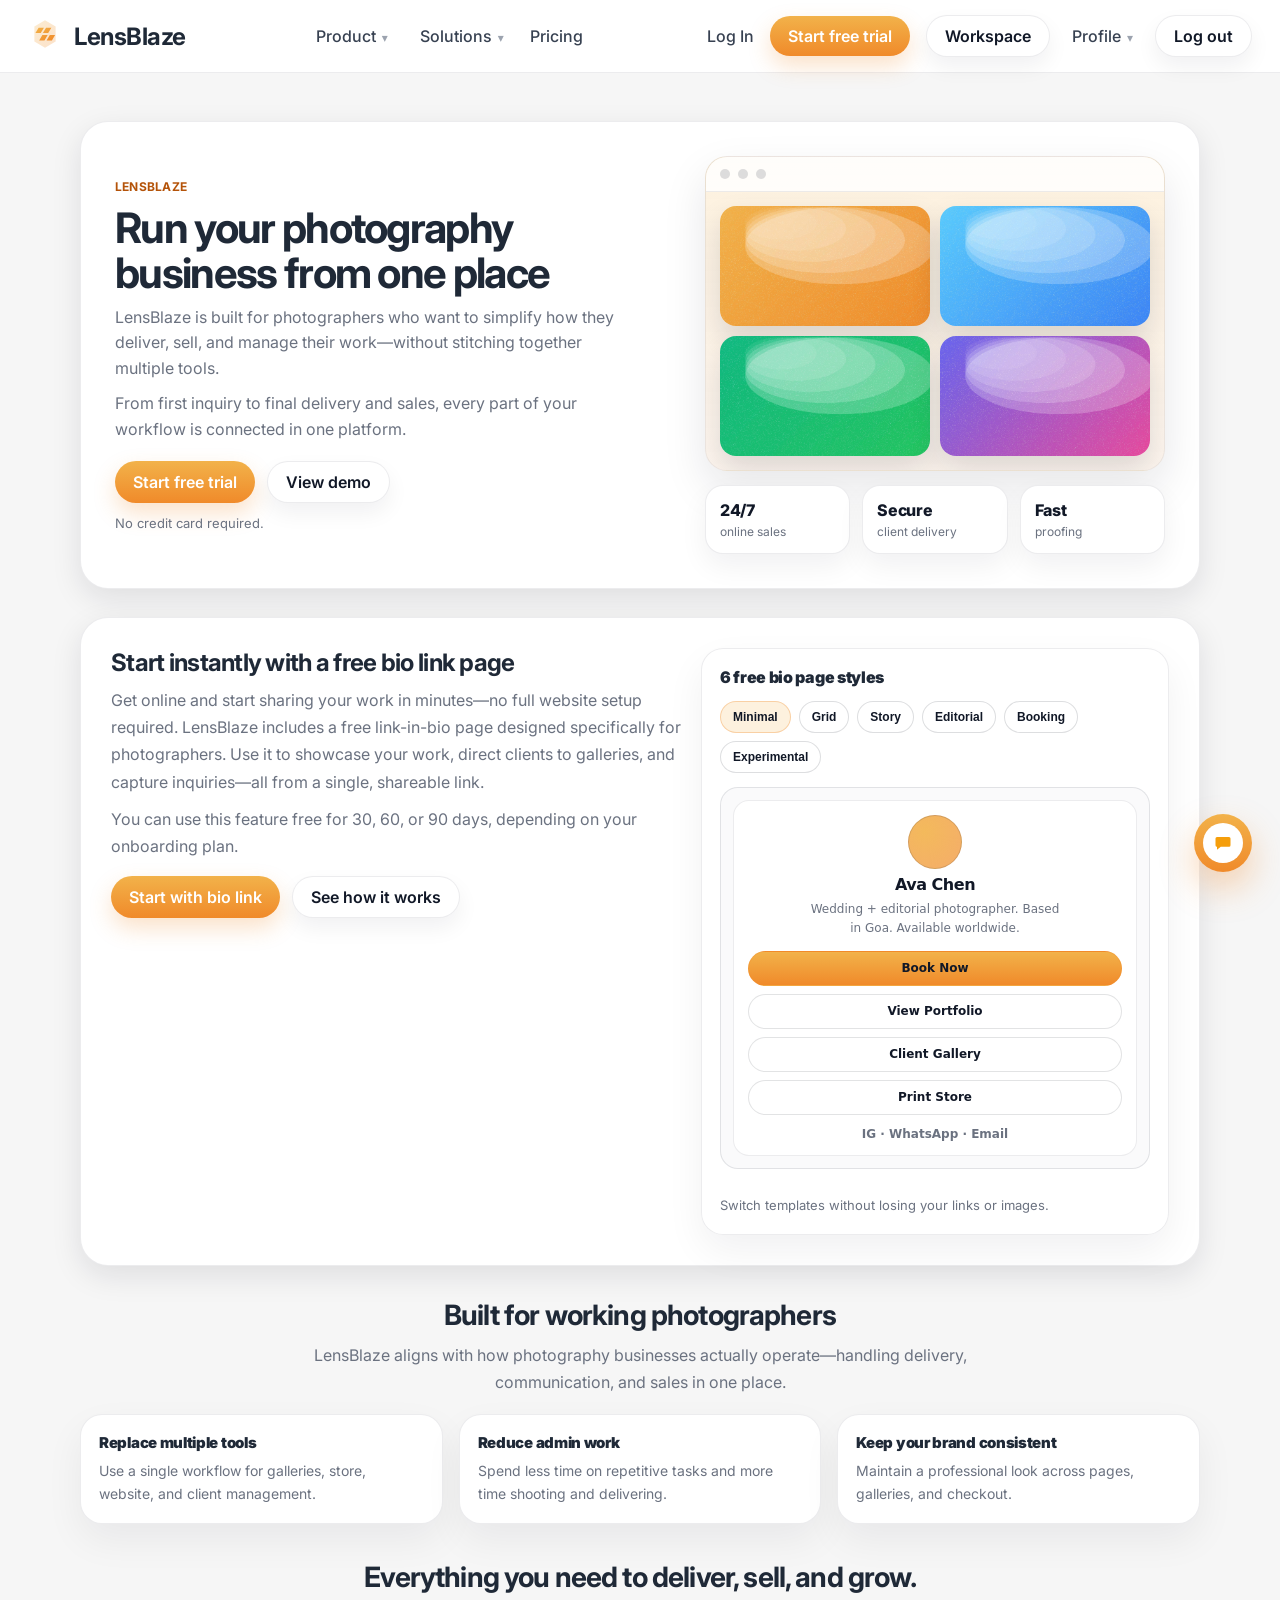
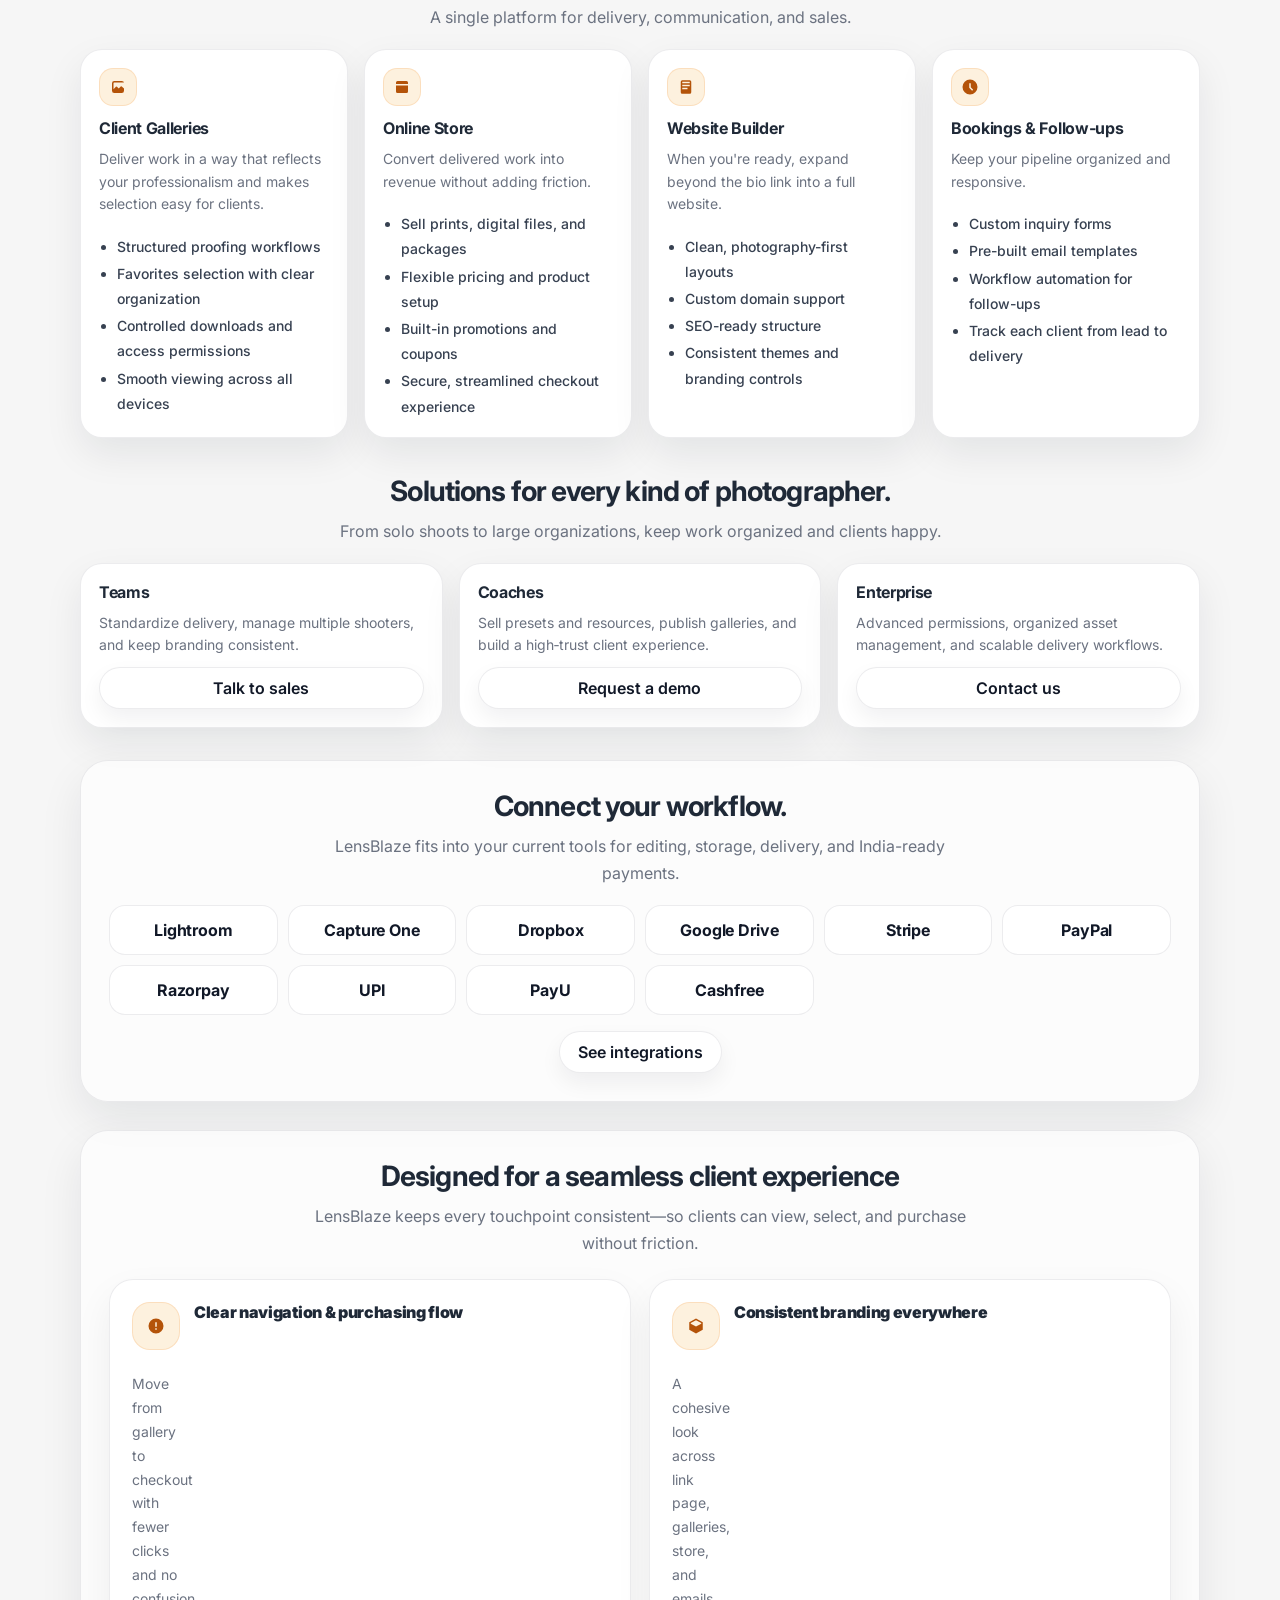
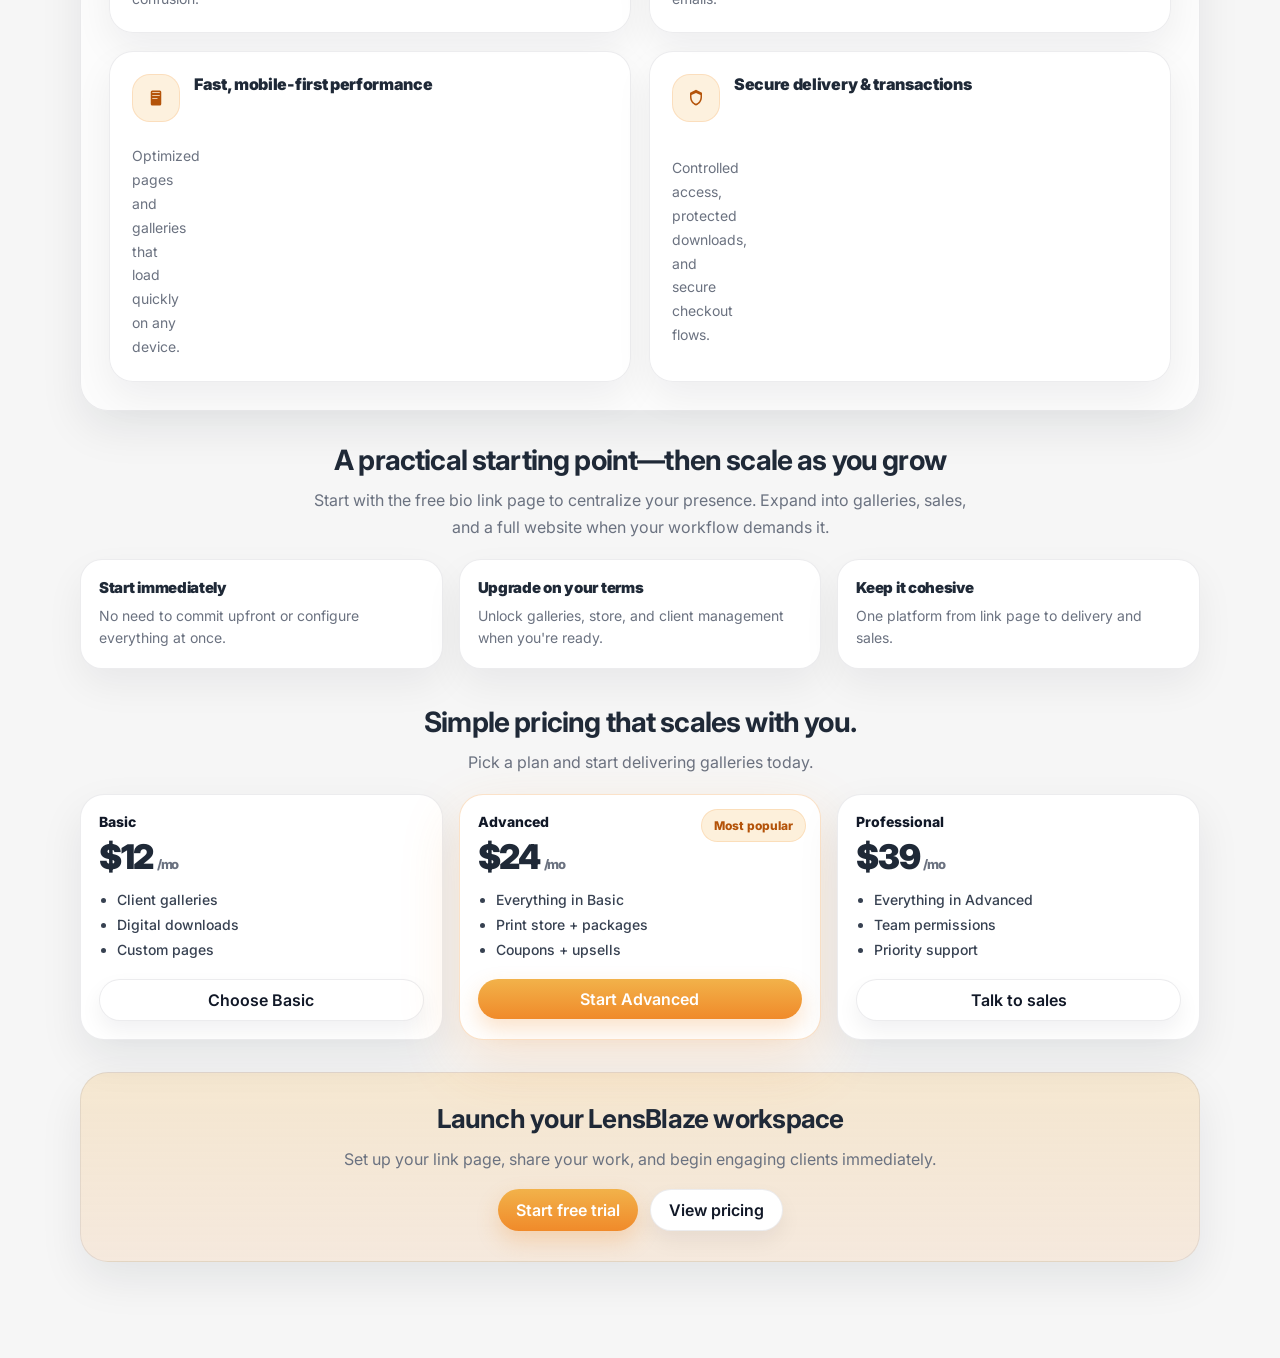
==== index.html @ 50eef27b "refactor(html): wrap link input fields with labels for accessibility Improve form accessibility by a" ====
<!doctype html>
<html lang="en">
  <head>
    <meta charset="utf-8" />
    <meta name="viewport" content="width=device-width, initial-scale=1" />
    <title>LensBlaze</title>
    <link rel="stylesheet" href="./styles.css?v=20260401-3" />
  </head>
  <body>
    <header class="topbar" role="banner">
      <div class="topbar__inner">
        <a class="brand" href="#top">
          <span class="brand__mark" aria-hidden="true">
            <svg viewBox="0 0 64 64" width="34" height="34">
              <defs>
                <linearGradient id="g" x1="0" x2="1" y1="0" y2="1">
                  <stop offset="0" stop-color="#f2b24a" />
                  <stop offset="1" stop-color="#f08a2a" />
                </linearGradient>
              </defs>
              <path
                fill="url(#g)"
                d="M32 6 52 18v28L32 58 12 46V18z"
                opacity="0.25"
              />
              <path
                fill="url(#g)"
                d="M20 20h10l-6 10h-10zm14 0h10l-6 10h-10zm-7 14h10l-6 10H21zm14 0h10l-6 10H35z"
              />
            </svg>
          </span>
          <span class="brand__name">LensBlaze</span>
        </a>

        <nav class="nav" aria-label="Primary">
          <div class="nav__item nav__dropdown">
            <button class="nav__trigger" type="button" aria-expanded="false">
              Product <span class="nav__chev" aria-hidden="true">▾</span>
            </button>
            <div class="nav__menu" role="menu" aria-label="Product">
              <a class="nav__link" href="#overview" role="menuitem">Overview</a>
              <a class="nav__link" href="#workspace" role="menuitem" data-auth-show="in">Workspace</a>
              <a class="nav__link" href="#bio" role="menuitem">Bio link page</a>
              <a class="nav__link" href="#features" role="menuitem">Features</a>
              <a class="nav__link" href="#integrations" role="menuitem">Integrations</a>
            </div>
          </div>

          <div class="nav__item nav__dropdown">
            <button class="nav__trigger" type="button" aria-expanded="false">
              Solutions <span class="nav__chev" aria-hidden="true">▾</span>
            </button>
            <div class="nav__menu" role="menu" aria-label="Solutions">
              <a class="nav__link" href="#solutions-teams" role="menuitem">Teams</a>
              <a class="nav__link" href="#solutions-coaches" role="menuitem">Coaches</a>
              <a class="nav__link" href="#solutions-enterprise" role="menuitem">Enterprise</a>
            </div>
          </div>

          <a class="nav__plain" href="#pricing">Pricing</a>
        </nav>

        <div class="topbar__actions">
          <a class="topbar__login" href="./login.html" data-auth-show="out">Log In</a>
          <a class="btn btn--primary" href="#signup" data-modal="signup" data-auth-show="out">Start free trial</a>
          <a class="btn btn--secondary" href="#workspace" data-auth-show="in">Workspace</a>
          <div class="nav__dropdown nav__dropdown--profile" data-auth-show="in">
            <button class="nav__trigger nav__trigger--profile" type="button" aria-expanded="false" id="nav-profile-trigger">
              <span class="nav__avatar" id="nav-avatar" aria-hidden="true"></span>
              <span class="nav__profile-label" id="nav-profile-label">Profile</span>
              <span class="nav__chev" aria-hidden="true">▾</span>
            </button>
            <div class="nav__menu nav__menu--right" role="menu" aria-label="Profile">
              <a class="nav__link" href="#workspace" role="menuitem" id="nav-profile-view">View profile</a>
              <button class="nav__link nav__link--btn" type="button" role="menuitem" id="nav-profile-settings">Settings</button>
              <button class="nav__link nav__link--btn" type="button" role="menuitem" id="nav-profile-logout">Log out</button>
            </div>
          </div>
          <button class="btn btn--secondary" type="button" id="btn-logout" data-auth-show="in" hidden>Log out</button>
        </div>
      </div>
    </header>

    <main id="top" class="page" role="main">
      <section class="content">
        <section id="overview" class="hero anchor" aria-label="LensBlaze overview">
          <div class="hero__inner">
            <div class="hero__copy">
              <div class="hero__eyebrow">LensBlaze</div>
              <h1 class="hero__title">Run your photography business from one place</h1>
              <p class="hero__lead">
                LensBlaze is built for photographers who want to simplify how they deliver, sell, and manage their
                work—without stitching together multiple tools.
              </p>
              <p class="hero__lead hero__lead--secondary">
                From first inquiry to final delivery and sales, every part of your workflow is connected in one platform.
              </p>
              <div class="hero__actions">
                <a class="btn btn--primary" href="#signup" data-modal="signup">Start free trial</a>
                <a class="btn btn--secondary" href="#demo" data-modal="demo">View demo</a>
              </div>
              <div class="hero__fineprint">No credit card required.</div>
            </div>

            <div class="hero__visual" aria-hidden="true">
              <div class="hero__mock">
                <div class="hero__mock-top">
                  <div class="hero__dot"></div>
                  <div class="hero__dot"></div>
                  <div class="hero__dot"></div>
                </div>
                <div class="hero__mock-body">
                  <div class="hero__thumb hero__thumb--one"></div>
                  <div class="hero__thumb hero__thumb--two"></div>
                  <div class="hero__thumb hero__thumb--three"></div>
                  <div class="hero__thumb hero__thumb--four"></div>
                </div>
              </div>
              <div class="hero__stats">
                <div class="stat">
                  <div class="stat__value">24/7</div>
                  <div class="stat__label">online sales</div>
                </div>
                <div class="stat">
                  <div class="stat__value">Secure</div>
                  <div class="stat__label">client delivery</div>
                </div>
                <div class="stat">
                  <div class="stat__value">Fast</div>
                  <div class="stat__label">proofing</div>
                </div>
              </div>
            </div>
          </div>
        </section>

        <section id="workspace" class="workspace anchor" aria-label="Workspace" hidden data-auth-show="in">
          <header class="workspace__head">
            <div class="workspace__head-copy">
              <h2 class="workspace__title">Your LensBlaze workspace</h2>
              <p class="workspace__subtitle">Customize your bio page, keep branding consistent, and control client flow.</p>
            </div>
            <div class="workspace__head-actions">
              <a class="btn btn--secondary" href="#" id="workspace-view-public" target="_blank" rel="noopener">View public profile</a>
              <button class="btn btn--primary" type="button" id="workspace-publish">Publish changes</button>
            </div>
          </header>

          <div class="workspace__layout">
            <aside class="workspace__nav" aria-label="Workspace navigation">
              <button class="ws-nav__item is-active" type="button" data-ws-panel="profile">Profile</button>
              <button class="ws-nav__item" type="button" data-ws-panel="account">Account</button>
              <button class="ws-nav__item" type="button" data-ws-panel="branding">Branding</button>
              <button class="ws-nav__item" type="button" data-ws-panel="bio">Bio page</button>
              <button class="ws-nav__item" type="button" data-ws-panel="links">Links</button>
              <button class="ws-nav__item" type="button" data-ws-panel="galleries">Galleries</button>
              <button class="ws-nav__item" type="button" data-ws-panel="store">Store</button>
              <button class="ws-nav__item" type="button" data-ws-panel="bookings">Bookings</button>
              <button class="ws-nav__item" type="button" data-ws-panel="notifications">Notifications</button>
              <button class="ws-nav__item" type="button" data-ws-panel="security">Security</button>
              <button class="ws-nav__item" type="button" data-ws-panel="billing">Billing</button>
              <button class="ws-nav__item" type="button" data-ws-panel="integrations">Integrations</button>
              <button class="ws-nav__item" type="button" data-ws-panel="data">Data</button>
            </aside>

            <div class="workspace__main">
              <section class="ws-panel is-active" data-ws-panel="profile" aria-label="Profile overview">
                <div class="ws-panel__title">Profile Overview</div>
                <div class="ws-grid">
                  <label class="ws-field">
                    <div class="ws-field__label">Full name / Studio name</div>
                    <input class="ws-field__input" type="text" id="ws-name" placeholder="e.g., Ava Chen Studio" />
                  </label>
                  <label class="ws-field">
                    <div class="ws-field__label">Username / handle</div>
                    <input class="ws-field__input" type="text" id="ws-handle" placeholder="e.g., avachen" />
                    <div class="ws-field__hint">Used for your bio link URL.</div>
                  </label>
                  <label class="ws-field ws-field--full">
                    <div class="ws-field__label">Short bio / tagline</div>
                    <textarea class="ws-field__input ws-field__textarea" id="ws-bio" rows="3" placeholder="What do you shoot?"></textarea>
                  </label>
                  <label class="ws-field">
                    <div class="ws-field__label">Location (optional)</div>
                    <input class="ws-field__input" type="text" id="ws-location" placeholder="e.g., Goa, India" />
                  </label>
                  <label class="ws-field">
                    <div class="ws-field__label">Website / domain (optional)</div>
                    <input class="ws-field__input" type="url" id="ws-website" placeholder="https://yourstudio.com" />
                  </label>
                </div>
              </section>

              <section class="ws-panel" data-ws-panel="account" aria-label="Account information">
                <div class="ws-panel__title">Account Information</div>
                <div class="ws-grid">
                  <label class="ws-field">
                    <div class="ws-field__label">Email</div>
                    <input class="ws-field__input" type="email" id="ws-email" placeholder="you@example.com" />
                    <div class="ws-field__hint">Changing email should require verification (handled server-side).</div>
                  </label>
                  <label class="ws-field">
                    <div class="ws-field__label">Phone (optional)</div>
                    <input class="ws-field__input" type="tel" id="ws-phone" placeholder="+91..." />
                  </label>
                  <label class="ws-field">
                    <div class="ws-field__label">Account type</div>
                    <input class="ws-field__input" type="text" id="ws-plan" value="Trial" disabled />
                    <div class="ws-field__hint">Read-only in UI. Controlled by your billing system.</div>
                  </label>
                  <label class="ws-field">
                    <div class="ws-field__label">Plan validity</div>
                    <input class="ws-field__input" type="text" id="ws-validity" value="30 days" disabled />
                  </label>
                </div>
              </section>

              <section class="ws-panel" data-ws-panel="branding" aria-label="Branding and identity">
                <div class="ws-panel__title">Branding & Identity</div>
                <div class="ws-grid">
                  <label class="ws-field ws-field--full">
                    <div class="ws-field__label">Logo upload</div>
                    <input class="ws-field__input" type="file" id="ws-logo" accept="image/*" />
                    <div class="ws-field__hint">Used on bio page, galleries, and email headers.</div>
                  </label>
                  <label class="ws-field">
                    <div class="ws-field__label">Primary color</div>
                    <input class="ws-field__input ws-field__color" type="color" id="ws-color-primary" value="#f08a2a" />
                  </label>
                  <label class="ws-field">
                    <div class="ws-field__label">Background</div>
                    <input class="ws-field__input ws-field__color" type="color" id="ws-color-bg" value="#ffffff" />
                  </label>
                  <label class="ws-field">
                    <div class="ws-field__label">Text</div>
                    <input class="ws-field__input ws-field__color" type="color" id="ws-color-text" value="#111827" />
                  </label>
                  <label class="ws-field">
                    <div class="ws-field__label">Dark mode</div>
                    <button class="ws-toggle" type="button" id="ws-dark-toggle" aria-pressed="false">Off</button>
                  </label>
                </div>
              </section>

              <section class="ws-panel" data-ws-panel="bio" aria-label="Bio link page settings">
                <div class="ws-panel__title">Bio Link Page</div>
                <div class="ws-grid">
                  <label class="ws-field ws-field--full">
                    <div class="ws-field__label">Template style</div>
                    <div class="ws-choice">
                      <button class="ws-pill is-active" type="button" data-ws-template="minimal">Minimal</button>
                      <button class="ws-pill" type="button" data-ws-template="grid">Grid</button>
                      <button class="ws-pill" type="button" data-ws-template="feed">Story</button>
                      <button class="ws-pill" type="button" data-ws-template="editorial">Editorial</button>
                      <button class="ws-pill" type="button" data-ws-template="booking">Booking</button>
                      <button class="ws-pill" type="button" data-ws-template="experimental">Experimental</button>
                    </div>
                  </label>
                  <label class="ws-field">
                    <div class="ws-field__label">Button style</div>
                    <select class="ws-field__input" id="ws-button-style">
                      <option value="filled">Filled</option>
                      <option value="outline">Outline</option>
                      <option value="ghost">Ghost</option>
                    </select>
                  </label>
                  <label class="ws-field">
                    <div class="ws-field__label">Button radius</div>
                    <input class="ws-field__input" id="ws-radius" type="range" min="8" max="999" value="999" />
                  </label>
                  <label class="ws-field">
                    <div class="ws-field__label">Spacing</div>
                    <select class="ws-field__input" id="ws-spacing">
                      <option value="compact">Compact</option>
                      <option value="comfortable" selected>Comfortable</option>
                      <option value="spacious">Spacious</option>
                    </select>
                  </label>
                </div>
              </section>

              <section class="ws-panel" data-ws-panel="links" aria-label="Link manager">
                <div class="ws-panel__title">Links</div>
                <div class="ws-grid">
                  <div class="ws-field ws-field--full">
                    <div class="ws-field__label">Your links</div>
                    <div class="ws-links" id="ws-links"></div>
                    <div class="ws-field__hint">Drag to reorder. Click a link to edit.</div>
                  </div>
                  <div class="ws-field ws-field--full">
                    <div class="ws-field__label">Add a link</div>
                    <div class="ws-add">
                      <label class="ws-field">
                        <div class="ws-field__label">Title</div>
                        <input class="ws-field__input" id="ws-link-title" type="text" placeholder="Book now" />
                      </label>
                      <label class="ws-field">
                        <div class="ws-field__label">URL</div>
                        <input class="ws-field__input" id="ws-link-url" type="url" placeholder="https://..." />
                      </label>
                      <button class="btn btn--primary" type="button" id="ws-link-add">Add</button>
                    </div>
                  </div>
                </div>
              </section>

              <section class="ws-panel" data-ws-panel="galleries" aria-label="Portfolio and galleries">
                <div class="ws-panel__title">Portfolio & Galleries</div>
                <div class="ws-empty">Coming next: gallery uploads, visibility controls, and client proofing workflows.</div>
              </section>

              <section class="ws-panel" data-ws-panel="store" aria-label="Store and pricing">
                <div class="ws-panel__title">Store & Pricing</div>
                <div class="ws-empty">Coming next: prints, digital downloads, packages, coupons, and secure checkout.</div>
              </section>

              <section class="ws-panel" data-ws-panel="bookings" aria-label="Bookings and leads">
                <div class="ws-panel__title">Bookings & Leads</div>
                <div class="ws-empty">Coming next: inquiry forms, lead pipeline (new/contacted/booked/completed), and email templates.</div>
              </section>

              <section class="ws-panel" data-ws-panel="notifications" aria-label="Notifications and email settings">
                <div class="ws-panel__title">Notifications & Email</div>
                <div class="ws-empty">Coming next: toggles for inquiry alerts, gallery views, purchases, and system notifications.</div>
              </section>

              <section class="ws-panel" data-ws-panel="security" aria-label="Security settings">
                <div class="ws-panel__title">Security</div>
                <div class="ws-grid">
                  <button class="btn btn--secondary" type="button" id="ws-logout-all">Log out everywhere</button>
                </div>
              </section>

              <section class="ws-panel" data-ws-panel="billing" aria-label="Subscription and billing">
                <div class="ws-panel__title">Subscription & Billing</div>
                <div class="ws-empty">Coming next: upgrade/downgrade, trial status, invoices, and billing history.</div>
              </section>

              <section class="ws-panel" data-ws-panel="integrations" aria-label="Integrations">
                <div class="ws-panel__title">Integrations</div>
                <div class="ws-empty">Coming next: payment gateways, email provider, analytics, and domain connection.</div>
              </section>

              <section class="ws-panel" data-ws-panel="data" aria-label="Data and account controls">
                <div class="ws-panel__title">Data & Account Controls</div>
                <div class="ws-empty">Coming next: export data, backups, and account deletion workflows.</div>
              </section>
            </div>

            <aside class="workspace__preview" aria-label="Bio page live preview">
              <div class="ws-preview__head">
                <div class="ws-preview__title">Live preview</div>
                <div class="ws-preview__url" id="ws-preview-url"></div>
              </div>
              <div class="template-preview template-preview--live" id="ws-preview" data-template="minimal">
                <div class="tp" aria-label="Bio template preview">
                  <div class="tp__profile">
                    <div class="tp__avatar" aria-hidden="true" id="ws-preview-avatar"></div>
                    <div class="tp__name" id="ws-preview-name">Your Name</div>
                    <div class="tp__bio" id="ws-preview-bio">Your bio will show here.</div>
                  </div>

                  <div class="tp__module tp__module--links">
                    <div class="tp__links" aria-label="Primary links" id="ws-preview-links"></div>
                  </div>

                  <div class="tp__module tp__module--grid" aria-label="Grid preview">
                    <div class="tp__grid" aria-hidden="true">
                      <div class="tp__tile"></div>
                      <div class="tp__tile"></div>
                      <div class="tp__tile"></div>
                      <div class="tp__tile"></div>
                      <div class="tp__tile"></div>
                      <div class="tp__tile"></div>
                      <div class="tp__tile"></div>
                      <div class="tp__tile"></div>
                    </div>
                  </div>

                  <div class="tp__module tp__module--feed" aria-label="Feed preview">
                    <div class="tp__feed">
                      <div class="tp__card">
                        <div class="tp__card-media" aria-hidden="true"></div>
                        <div class="tp__card-body">
                          <div class="tp__caption">Post preview — tell a story with image + caption.</div>
                          <a class="tp__link" href="#">View post</a>
                        </div>
                      </div>
                    </div>
                  </div>

                  <div class="tp__module tp__module--editorial" aria-label="Editorial preview">
                    <div class="tp__editorial">
                      <div class="tp__hero" aria-hidden="true"></div>
                      <div class="tp__sections" aria-label="Sections">
                        <div class="tp__section"><span>Portfolio</span><span aria-hidden="true">→</span></div>
                        <div class="tp__section"><span>Services</span><span aria-hidden="true">→</span></div>
                        <div class="tp__section"><span>About</span><span aria-hidden="true">→</span></div>
                        <div class="tp__section"><span>Contact</span><span aria-hidden="true">→</span></div>
                      </div>
                    </div>
                  </div>

                  <div class="tp__module tp__module--booking" aria-label="Booking preview">
                    <div class="tp__booking">
                      <div class="tp__trust" aria-label="Trust elements">
                        <div class="tp__badge">★★★★★ Reviews</div>
                        <div class="tp__badge">Fast delivery</div>
                        <div class="tp__badge">Secure checkout</div>
                      </div>
                      <div class="tp__sticky">
                        <div class="tp__links" aria-label="Booking CTAs">
                          <a class="tp__link tp__link--primary" href="#">Book Now</a>
                          <a class="tp__link" href="#">View Packages</a>
                        </div>
                      </div>
                    </div>
                  </div>

                  <div class="tp__social" aria-label="Social links">IG · WhatsApp · Email</div>
                </div>
              </div>
            </aside>
          </div>
        </section>

        <section id="bio" class="bio anchor" aria-label="Bio link page">
          <div class="bio__grid">
            <div class="bio__copy">
              <h2 class="bio__title">Start instantly with a free bio link page</h2>
              <p class="bio__text">
                Get online and start sharing your work in minutes—no full website setup required. LensBlaze includes a
                free link-in-bio page designed specifically for photographers. Use it to showcase your work, direct
                clients to galleries, and capture inquiries—all from a single, shareable link.
              </p>
              <p class="bio__text">
                You can use this feature free for 30, 60, or 90 days, depending on your onboarding plan.
              </p>
              <div class="bio__actions">
                <a class="btn btn--primary" href="#signup" data-modal="signup" data-plan="Basic">Start with bio link</a>
                <a class="btn btn--secondary" href="#demo" data-modal="demo">See how it works</a>
              </div>
            </div>

            <div class="bio__card bio__card--templates">
              <div class="bio__card-title bio__card-title--flush">6 free bio page styles</div>
              <div class="template-tabs" role="tablist" aria-label="Bio templates">
                <button class="template-tab is-active" type="button" data-template-tab="minimal">Minimal</button>
                <button class="template-tab" type="button" data-template-tab="grid">Grid</button>
                <button class="template-tab" type="button" data-template-tab="feed">Story</button>
                <button class="template-tab" type="button" data-template-tab="editorial">Editorial</button>
                <button class="template-tab" type="button" data-template-tab="booking">Booking</button>
                <button class="template-tab" type="button" data-template-tab="experimental">Experimental</button>
              </div>

              <div class="template-preview" data-template="minimal">
                <div class="tp" aria-label="Bio template preview">
                  <div class="tp__profile">
                    <div class="tp__avatar" aria-hidden="true"></div>
                    <div class="tp__name">Ava Chen</div>
                    <div class="tp__bio">Wedding + editorial photographer. Based in Goa. Available worldwide.</div>
                  </div>

                  <div class="tp__module tp__module--links">
                    <div class="tp__links" aria-label="Primary links">
                      <a class="tp__link tp__link--primary" href="#">Book Now</a>
                      <a class="tp__link" href="#">View Portfolio</a>
                      <a class="tp__link" href="#">Client Gallery</a>
                      <a class="tp__link" href="#">Print Store</a>
                    </div>
                  </div>

                  <div class="tp__module tp__module--grid" aria-label="Grid preview">
                    <div class="tp__grid" aria-hidden="true">
                      <div class="tp__tile"></div>
                      <div class="tp__tile"></div>
                      <div class="tp__tile"></div>
                      <div class="tp__tile"></div>
                      <div class="tp__tile"></div>
                      <div class="tp__tile"></div>
                      <div class="tp__tile"></div>
                      <div class="tp__tile"></div>
                    </div>
                  </div>

                  <div class="tp__module tp__module--feed" aria-label="Feed preview">
                    <div class="tp__feed">
                      <div class="tp__card">
                        <div class="tp__card-media" aria-hidden="true"></div>
                        <div class="tp__card-body">
                          <div class="tp__caption">New: monsoon portraits in Old Goa. Limited slots this month.</div>
                          <a class="tp__link" href="#">See the set</a>
                        </div>
                      </div>
                      <div class="tp__card">
                        <div class="tp__card-media" aria-hidden="true"></div>
                        <div class="tp__card-body">
                          <div class="tp__caption">Behind the scenes from a coastal wedding—favorites + highlights.</div>
                          <a class="tp__link" href="#">View highlights</a>
                        </div>
                      </div>
                    </div>
                  </div>

                  <div class="tp__module tp__module--editorial" aria-label="Editorial preview">
                    <div class="tp__editorial">
                      <div class="tp__hero" aria-hidden="true"></div>
                      <div class="tp__sections" aria-label="Sections">
                        <div class="tp__section"><span>Portfolio</span><span aria-hidden="true">→</span></div>
                        <div class="tp__section"><span>Services</span><span aria-hidden="true">→</span></div>
                        <div class="tp__section"><span>About</span><span aria-hidden="true">→</span></div>
                        <div class="tp__section"><span>Contact</span><span aria-hidden="true">→</span></div>
                      </div>
                    </div>
                  </div>

                  <div class="tp__module tp__module--booking" aria-label="Booking preview">
                    <div class="tp__booking">
                      <div class="tp__trust" aria-label="Trust elements">
                        <div class="tp__badge">★★★★★ 120+ reviews</div>
                        <div class="tp__badge">48hr delivery</div>
                        <div class="tp__badge">Secure checkout</div>
                      </div>
                      <div class="tp__sticky">
                        <div class="tp__links" aria-label="Booking CTAs">
                          <a class="tp__link tp__link--primary" href="#">Book Now</a>
                          <a class="tp__link" href="#">View Packages</a>
                        </div>
                      </div>
                    </div>
                  </div>

                  <div class="tp__social" aria-label="Social links">IG · WhatsApp · Email</div>
                </div>
              </div>

              <div class="bio__note">Switch templates without losing your links or images.</div>
            </div>
          </div>
        </section>

        <section class="section anchor" aria-label="Built for working photographers">
          <header class="section__header">
            <h2 class="section__title">Built for working photographers</h2>
            <p class="section__subtitle">
              LensBlaze aligns with how photography businesses actually operate—handling delivery, communication, and sales
              in one place.
            </p>
          </header>
          <div class="value-grid">
            <div class="value">
              <div class="value__title">Replace multiple tools</div>
              <div class="value__text">Use a single workflow for galleries, store, website, and client management.</div>
            </div>
            <div class="value">
              <div class="value__title">Reduce admin work</div>
              <div class="value__text">Spend less time on repetitive tasks and more time shooting and delivering.</div>
            </div>
            <div class="value">
              <div class="value__title">Keep your brand consistent</div>
              <div class="value__text">Maintain a professional look across pages, galleries, and checkout.</div>
            </div>
          </div>
        </section>

        <section id="features" class="section anchor" aria-label="Capabilities">
          <header class="section__header">
            <h2 class="section__title">Everything you need to deliver, sell, and grow.</h2>
            <p class="section__subtitle">A single platform for delivery, communication, and sales.</p>
          </header>

          <div class="feature-grid">
            <article class="feature">
              <div class="feature__icon" aria-hidden="true">
                <svg viewBox="0 0 24 24" width="18" height="18">
                  <path
                    fill="currentColor"
                    d="M4 7a3 3 0 0 1 3-3h10a3 3 0 0 1 3 3v10a3 3 0 0 1-3 3H7a3 3 0 0 1-3-3V7zm3-1a1 1 0 0 0-1 1v8l3.2-3.2a1 1 0 0 1 1.4 0L13 14l2.6-2.6a1 1 0 0 1 1.4 0L20 14V7a1 1 0 0 0-1-1H7z"
                  />
                </svg>
              </div>
              <h3 class="feature__title">Client Galleries</h3>
              <p class="feature__text">
                Deliver work in a way that reflects your professionalism and makes selection easy for clients.
              </p>
              <ul class="bullets bullets--compact">
                <li>Structured proofing workflows</li>
                <li>Favorites selection with clear organization</li>
                <li>Controlled downloads and access permissions</li>
                <li>Smooth viewing across all devices</li>
              </ul>
            </article>

            <article class="feature">
              <div class="feature__icon" aria-hidden="true">
                <svg viewBox="0 0 24 24" width="18" height="18">
                  <path
                    fill="currentColor"
                    d="M4 6a2 2 0 0 1 2-2h12a2 2 0 0 1 2 2v2H4V6zm0 4h16v8a2 2 0 0 1-2 2H6a2 2 0 0 1-2-2v-8zm4 3h5v2H8v-2z"
                  />
                </svg>
              </div>
              <h3 class="feature__title">Online Store</h3>
              <p class="feature__text">Convert delivered work into revenue without adding friction.</p>
              <ul class="bullets bullets--compact">
                <li>Sell prints, digital files, and packages</li>
                <li>Flexible pricing and product setup</li>
                <li>Built-in promotions and coupons</li>
                <li>Secure, streamlined checkout experience</li>
              </ul>
            </article>

            <article class="feature">
              <div class="feature__icon" aria-hidden="true">
                <svg viewBox="0 0 24 24" width="18" height="18">
                  <path
                    fill="currentColor"
                    d="M7 3h10a2 2 0 0 1 2 2v14a2 2 0 0 1-2 2H7a2 2 0 0 1-2-2V5a2 2 0 0 1 2-2zm0 4h10V5H7v2zm0 4h10V9H7v2zm0 4h7v-2H7v2z"
                  />
                </svg>
              </div>
              <h3 class="feature__title">Website Builder</h3>
              <p class="feature__text">When you're ready, expand beyond the bio link into a full website.</p>
              <ul class="bullets bullets--compact">
                <li>Clean, photography-first layouts</li>
                <li>Custom domain support</li>
                <li>SEO-ready structure</li>
                <li>Consistent themes and branding controls</li>
              </ul>
            </article>

            <article class="feature">
              <div class="feature__icon" aria-hidden="true">
                <svg viewBox="0 0 24 24" width="18" height="18">
                  <path
                    fill="currentColor"
                    d="M12 2a10 10 0 1 0 10 10A10 10 0 0 0 12 2zm1 5v5.4l3.2 3.2-1.4 1.4L11 13V7z"
                  />
                </svg>
              </div>
              <h3 class="feature__title">Bookings & Follow‑ups</h3>
              <p class="feature__text">Keep your pipeline organized and responsive.</p>
              <ul class="bullets bullets--compact">
                <li>Custom inquiry forms</li>
                <li>Pre-built email templates</li>
                <li>Workflow automation for follow-ups</li>
                <li>Track each client from lead to delivery</li>
              </ul>
            </article>
          </div>
        </section>

        <section class="section anchor" aria-label="Solutions">
          <header class="section__header">
            <h2 class="section__title">Solutions for every kind of photographer.</h2>
            <p class="section__subtitle">From solo shoots to large organizations, keep work organized and clients happy.</p>
          </header>

          <div class="solution-grid">
            <article id="solutions-teams" class="solution anchor">
              <h3 class="solution__title">Teams</h3>
              <p class="solution__text">Standardize delivery, manage multiple shooters, and keep branding consistent.</p>
              <a class="btn btn--secondary" href="#contact" data-modal="contact">Talk to sales</a>
            </article>
            <article id="solutions-coaches" class="solution anchor">
              <h3 class="solution__title">Coaches</h3>
              <p class="solution__text">Sell presets and resources, publish galleries, and build a high‑trust client experience.</p>
              <a class="btn btn--secondary" href="#demo" data-modal="demo">Request a demo</a>
            </article>
            <article id="solutions-enterprise" class="solution anchor">
              <h3 class="solution__title">Enterprise</h3>
              <p class="solution__text">Advanced permissions, organized asset management, and scalable delivery workflows.</p>
              <a class="btn btn--secondary" href="#contact" data-modal="contact">Contact us</a>
            </article>
          </div>
        </section>

        <section id="integrations" class="section section--contrast anchor" aria-label="Integrations">
          <header class="section__header">
            <h2 class="section__title">Connect your workflow.</h2>
            <p class="section__subtitle">
              LensBlaze fits into your current tools for editing, storage, delivery, and India-ready payments.
            </p>
          </header>

          <div class="integration-grid">
            <div class="integration">Lightroom</div>
            <div class="integration">Capture One</div>
            <div class="integration">Dropbox</div>
            <div class="integration">Google Drive</div>
            <div class="integration">Stripe</div>
            <div class="integration">PayPal</div>
            <div class="integration">Razorpay</div>
            <div class="integration">UPI</div>
            <div class="integration">PayU</div>
            <div class="integration">Cashfree</div>
          </div>
          <div class="integration-cta">
            <a class="btn btn--secondary" href="#integrations" data-modal="integrations" data-auth-required="true"
              >See integrations</a
            >
          </div>
        </section>

        <section class="section section--contrast section--experience anchor" aria-label="Client experience">
          <header class="section__header">
            <h2 class="section__title">Designed for a seamless client experience</h2>
            <p class="section__subtitle">
              LensBlaze keeps every touchpoint consistent—so clients can view, select, and purchase without friction.
            </p>
          </header>

          <div class="experience-grid" aria-label="Experience highlights">
            <div class="experience">
              <div class="experience__icon" aria-hidden="true">
                <svg viewBox="0 0 24 24" width="18" height="18">
                  <path fill="currentColor" d="M12 2a10 10 0 1 0 10 10A10 10 0 0 0 12 2zm1 5v6h-2V7h2zm0 8v2h-2v-2h2z" />
                </svg>
              </div>
              <div class="experience__title">Clear navigation & purchasing flow</div>
              <div class="experience__text">Move from gallery to checkout with fewer clicks and no confusion.</div>
            </div>
            <div class="experience">
              <div class="experience__icon" aria-hidden="true">
                <svg viewBox="0 0 24 24" width="18" height="18">
                  <path
                    fill="currentColor"
                    d="M12 2 3 7v10l9 5 9-5V7l-9-5zm0 2.3L19 8v.9l-7 3.9-7-3.9V8l7-3.7z"
                  />
                </svg>
              </div>
              <div class="experience__title">Consistent branding everywhere</div>
              <div class="experience__text">A cohesive look across link page, galleries, store, and emails.</div>
            </div>
            <div class="experience">
              <div class="experience__icon" aria-hidden="true">
                <svg viewBox="0 0 24 24" width="18" height="18">
                  <path fill="currentColor" d="M7 2h10a2 2 0 0 1 2 2v16a2 2 0 0 1-2 2H7a2 2 0 0 1-2-2V4a2 2 0 0 1 2-2zm0 3h10V4H7v1zm0 4h10V8H7v1zm0 4h7v-1H7v1z" />
                </svg>
              </div>
              <div class="experience__title">Fast, mobile-first performance</div>
              <div class="experience__text">Optimized pages and galleries that load quickly on any device.</div>
            </div>
            <div class="experience">
              <div class="experience__icon" aria-hidden="true">
                <svg viewBox="0 0 24 24" width="18" height="18">
                  <path
                    fill="currentColor"
                    d="M12 1 20 5v6c0 5-3.4 9.4-8 11-4.6-1.6-8-6-8-11V5l8-4zm0 4.3L6 8v3c0 3.8 2.3 7.1 6 8.8 3.7-1.7 6-5 6-8.8V8l-6-2.7z"
                  />
                </svg>
              </div>
              <div class="experience__title">Secure delivery & transactions</div>
              <div class="experience__text">Controlled access, protected downloads, and secure checkout flows.</div>
            </div>
          </div>
        </section>

        <section class="section anchor" aria-label="Scale as you grow">
          <header class="section__header">
            <h2 class="section__title">A practical starting point—then scale as you grow</h2>
            <p class="section__subtitle">
              Start with the free bio link page to centralize your presence. Expand into galleries, sales, and a full
              website when your workflow demands it.
            </p>
          </header>
          <div class="value-grid">
            <div class="value">
              <div class="value__title">Start immediately</div>
              <div class="value__text">No need to commit upfront or configure everything at once.</div>
            </div>
            <div class="value">
              <div class="value__title">Upgrade on your terms</div>
              <div class="value__text">Unlock galleries, store, and client management when you're ready.</div>
            </div>
            <div class="value">
              <div class="value__title">Keep it cohesive</div>
              <div class="value__text">One platform from link page to delivery and sales.</div>
            </div>
          </div>
        </section>

        <section id="pricing" class="section anchor" aria-label="Pricing">
          <header class="section__header">
            <h2 class="section__title">Simple pricing that scales with you.</h2>
            <p class="section__subtitle">Pick a plan and start delivering galleries today.</p>
          </header>

          <div class="pricing">
            <article class="plan">
              <div class="plan__top">
                <div class="plan__name">Basic</div>
                <div class="plan__price">$12<span class="plan__unit">/mo</span></div>
              </div>
              <ul class="plan__list">
                <li>Client galleries</li>
                <li>Digital downloads</li>
                <li>Custom pages</li>
              </ul>
              <a class="btn btn--secondary plan__btn" href="#signup" data-modal="signup" data-plan="Basic">Choose Basic</a>
            </article>

            <article class="plan plan--featured">
              <div class="plan__badge">Most popular</div>
              <div class="plan__top">
                <div class="plan__name">Advanced</div>
                <div class="plan__price">$24<span class="plan__unit">/mo</span></div>
              </div>
              <ul class="plan__list">
                <li>Everything in Basic</li>
                <li>Print store + packages</li>
                <li>Coupons + upsells</li>
              </ul>
              <a class="btn btn--primary plan__btn" href="#signup" data-modal="signup" data-plan="Advanced">Start Advanced</a>
            </article>

            <article class="plan">
              <div class="plan__top">
                <div class="plan__name">Professional</div>
                <div class="plan__price">$39<span class="plan__unit">/mo</span></div>
              </div>
              <ul class="plan__list">
                <li>Everything in Advanced</li>
                <li>Team permissions</li>
                <li>Priority support</li>
              </ul>
              <a class="btn btn--secondary plan__btn" href="#contact" data-modal="contact" data-plan="Professional">Talk to sales</a>
            </article>
          </div>
        </section>

        <section class="cta" aria-label="Call to action">
          <div class="cta__inner">
            <h2 class="cta__title">Launch your LensBlaze workspace</h2>
            <p class="cta__text">Set up your link page, share your work, and begin engaging clients immediately.</p>
            <div class="cta__actions">
              <a class="btn btn--primary" href="#signup" data-modal="signup">Start free trial</a>
              <a class="btn btn--secondary" href="#pricing">View pricing</a>
            </div>
          </div>
        </section>
      </section>

      <button class="chat" type="button" aria-label="Open chat" data-modal="contact" data-auth-required="true">
        <span class="chat__bubble" aria-hidden="true">
          <svg viewBox="0 0 24 24" width="18" height="18">
            <path
              fill="currentColor"
              d="M4 4h16a2 2 0 0 1 2 2v9a2 2 0 0 1-2 2H9l-5 4v-4H4a2 2 0 0 1-2-2V6a2 2 0 0 1 2-2z"
            />
          </svg>
        </span>
      </button>
    </main>

    <div class="modal" id="modal-signup" hidden>
      <div class="modal__overlay" data-modal-close="signup" tabindex="-1"></div>
      <div class="modal__panel" role="dialog" aria-modal="true" aria-labelledby="signup-title">
        <div class="modal__head">
          <div class="modal__title" id="signup-title">Start your free trial</div>
          <button class="modal__close" type="button" aria-label="Close" data-modal-close="signup">×</button>
        </div>
        <form class="form" id="form-signup">
          <input type="hidden" name="plan" id="signup-plan" value="Advanced" />
          <label class="field">
            <div class="field__label">Work email</div>
            <input class="field__input" name="email" type="email" autocomplete="email" required />
          </label>
          <label class="field">
            <div class="field__label">Password</div>
            <input class="field__input" name="password" type="password" autocomplete="new-password" minlength="8" required />
          </label>
          <button class="btn btn--primary form__submit" type="submit">Create account</button>
          <div class="form__status" aria-live="polite"></div>
        </form>
      </div>
    </div>

    <div class="modal" id="modal-login" hidden>
      <div class="modal__overlay" data-modal-close="login" tabindex="-1"></div>
      <div class="modal__panel" role="dialog" aria-modal="true" aria-labelledby="login-title">
        <div class="modal__head">
          <div class="modal__title" id="login-title">Log in</div>
          <button class="modal__close" type="button" aria-label="Close" data-modal-close="login">×</button>
        </div>
        <form class="form" id="form-login">
          <label class="field">
            <div class="field__label">Email</div>
            <input class="field__input" name="email" type="email" autocomplete="email" required />
          </label>
          <label class="field">
            <div class="field__label">Password</div>
            <input class="field__input" name="password" type="password" autocomplete="current-password" required />
          </label>
          <button class="btn btn--primary form__submit" type="submit">Log in</button>
          <div class="form__status" aria-live="polite"></div>
        </form>
      </div>
    </div>

    <div class="modal" id="modal-demo" hidden>
      <div class="modal__overlay" data-modal-close="demo" tabindex="-1"></div>
      <div class="modal__panel" role="dialog" aria-modal="true" aria-labelledby="demo-title">
        <div class="modal__head">
          <div class="modal__title" id="demo-title">Request a demo</div>
          <button class="modal__close" type="button" aria-label="Close" data-modal-close="demo">×</button>
        </div>
        <form class="form" id="form-demo">
          <label class="field">
            <div class="field__label">Name</div>
            <input class="field__input" name="name" type="text" autocomplete="name" required />
          </label>
          <label class="field">
            <div class="field__label">Email</div>
            <input class="field__input" name="email" type="email" autocomplete="email" required />
          </label>
          <label class="field">
            <div class="field__label">What do you shoot?</div>
            <select class="field__input" name="type" required>
              <option value="" selected disabled>Select one</option>
              <option>Weddings</option>
              <option>Portraits</option>
              <option>Sports</option>
              <option>Commercial</option>
              <option>Other</option>
            </select>
          </label>
          <button class="btn btn--primary form__submit" type="submit">Send request</button>
          <div class="form__status" aria-live="polite"></div>
        </form>
      </div>
    </div>

    <div class="modal" id="modal-contact" hidden>
      <div class="modal__overlay" data-modal-close="contact" tabindex="-1"></div>
      <div class="modal__panel" role="dialog" aria-modal="true" aria-labelledby="contact-title">
        <div class="modal__head">
          <div class="modal__title" id="contact-title">Contact LensBlaze</div>
          <button class="modal__close" type="button" aria-label="Close" data-modal-close="contact">×</button>
        </div>
        <form class="form" id="form-contact">
          <label class="field">
            <div class="field__label">Name</div>
            <input class="field__input" name="name" type="text" autocomplete="name" required />
          </label>
          <label class="field">
            <div class="field__label">Email</div>
            <input class="field__input" name="email" type="email" autocomplete="email" required />
          </label>
          <label class="field">
            <div class="field__label">Message</div>
            <textarea class="field__input field__textarea" name="message" rows="4" required></textarea>
          </label>
          <button class="btn btn--primary form__submit" type="submit">Send message</button>
          <div class="form__status" aria-live="polite"></div>
        </form>
      </div>
    </div>

    <div class="modal" id="modal-integrations" hidden>
      <div class="modal__overlay" data-modal-close="integrations" tabindex="-1"></div>
      <div class="modal__panel" role="dialog" aria-modal="true" aria-labelledby="integrations-title">
        <div class="modal__head">
          <div class="modal__title" id="integrations-title">Integrations</div>
          <button class="modal__close" type="button" aria-label="Close" data-modal-close="integrations">×</button>
        </div>
        <div class="form">
          <div class="field__label">Workflow</div>
          <div class="integration-grid">
            <div class="integration">Lightroom</div>
            <div class="integration">Capture One</div>
            <div class="integration">Dropbox</div>
            <div class="integration">Google Drive</div>
          </div>
          <div class="field__label">Payments (India)</div>
          <div class="integration-grid">
            <div class="integration">UPI</div>
            <div class="integration">Razorpay</div>
            <div class="integration">PayU</div>
            <div class="integration">Cashfree</div>
            <div class="integration">Stripe</div>
            <div class="integration">PayPal</div>
            <div class="integration">Cards</div>
            <div class="integration">NetBanking</div>
          </div>
          <a class="btn btn--primary" href="#contact" data-modal="contact">Talk to sales</a>
        </div>
      </div>
    </div>

    <div class="modal" id="modal-auth" hidden>
      <div class="modal__overlay" data-modal-close="auth" tabindex="-1"></div>
      <div class="modal__panel" role="dialog" aria-modal="true" aria-labelledby="auth-title">
        <div class="modal__head">
          <div class="modal__title" id="auth-title">Not logged in</div>
          <button class="modal__close" type="button" aria-label="Close" data-modal-close="auth">×</button>
        </div>
        <div class="form">
          <div class="field__label">Oops, looks like you’re not logged in.</div>
          <p class="feature__text">Log in to access the full strengths of LensBlaze.</p>
          <a class="btn btn--primary" id="auth-login-link" href="./login.html">Log in</a>
          <button class="btn btn--secondary" type="button" data-modal-close="auth">Continue browsing</button>
        </div>
      </div>
    </div>

    <script src="./script.js"></script>
  </body>
</html>
---- styles.css ----
:root {
  --bg: #ffffff;
  --page-bg: #f6f6f6;
  --text: #1f2937;
  --muted: #6b7280;
  --line: rgba(17, 24, 39, 0.08);
  --card: #ffffff;
  --shadow: 0 16px 40px rgba(17, 24, 39, 0.12);
  --shadow-soft: 0 10px 30px rgba(17, 24, 39, 0.1);
  --accent: #f2b24a;
  --accent-2: #f08a2a;
  --pill-bg: #fdebd2;
}

@font-face {
  font-family: Inter;
  src: url("./assets/fonts/inter/Inter-Variable.ttf") format("truetype");
  font-weight: 100 900;
  font-style: normal;
  font-display: swap;
}

@font-face {
  font-family: Inter;
  src: url("./assets/fonts/inter/Inter-VariableItalic.ttf") format("truetype");
  font-weight: 100 900;
  font-style: italic;
  font-display: swap;
}

*,
*::before,
*::after {
  box-sizing: border-box;
}

html,
body {
  height: 100%;
}

body {
  margin: 0;
  font-family: Inter, system-ui, -apple-system, Segoe UI, Roboto, Arial, sans-serif;
  color: var(--text);
  background: var(--bg);
}

a {
  color: inherit;
  text-decoration: none;
}

.sr-only {
  position: absolute;
  width: 1px;
  height: 1px;
  padding: 0;
  margin: -1px;
  overflow: hidden;
  clip: rect(0, 0, 0, 0);
  border: 0;
}

.topbar {
  position: sticky;
  top: 0;
  z-index: 50;
  background: var(--bg);
  border-bottom: 1px solid var(--line);
}

.topbar__inner {
  height: 72px;
  display: flex;
  align-items: center;
  justify-content: space-between;
  gap: 20px;
  padding: 0 28px;
}

.brand {
  display: flex;
  align-items: center;
  gap: 12px;
}

.brand__name {
  font-size: 24px;
  font-weight: 700;
  letter-spacing: -0.02em;
}

.nav {
  display: flex;
  align-items: center;
  gap: 20px;
  flex: 1;
  justify-content: center;
}

.nav__plain {
  font-weight: 500;
  color: #374151;
}

.nav__dropdown {
  position: relative;
}

.nav__trigger {
  border: 0;
  background: transparent;
  font: inherit;
  font-weight: 500;
  color: #374151;
  cursor: pointer;
  padding: 10px 6px;
  border-radius: 10px;
}

.nav__trigger.is-active {
  color: #111827;
}

.nav__chev {
  font-size: 12px;
  color: #9ca3af;
  margin-left: 2px;
}

.nav__menu {
  display: none;
  position: absolute;
  top: calc(100% + 8px);
  left: 0;
  min-width: 200px;
  background: var(--bg);
  border: 1px solid var(--line);
  border-radius: 14px;
  padding: 10px;
  box-shadow: var(--shadow-soft);
}

.nav__dropdown.is-open .nav__menu {
  display: block;
}

.nav__link {
  display: block;
  padding: 10px 10px;
  border-radius: 10px;
  font-weight: 500;
  color: #374151;
}

.nav__link:hover {
  background: rgba(242, 178, 74, 0.14);
}

.topbar__actions {
  display: flex;
  align-items: center;
  gap: 16px;
}

.topbar__login {
  color: #374151;
  font-weight: 500;
}

.auth-body {
  background: radial-gradient(1200px 700px at 55% -10%, rgba(90, 205, 255, 0.55), rgba(255, 255, 255, 0) 55%),
    radial-gradient(900px 550px at 15% 0%, rgba(242, 178, 74, 0.22), rgba(255, 255, 255, 0) 55%),
    linear-gradient(180deg, #bfe8ff 0%, #f2fbff 52%, #ffffff 100%);
}

.auth-shell {
  min-height: 100vh;
  padding: 42px 20px;
  display: grid;
  place-items: center;
  position: relative;
  overflow: hidden;
}

.auth-shell::before,
.auth-shell::after {
  content: "";
  position: absolute;
  width: 920px;
  height: 420px;
  left: 50%;
  transform: translateX(-50%);
  border-radius: 999px;
  background: radial-gradient(circle at 30% 35%, rgba(255, 255, 255, 0.92), rgba(255, 255, 255, 0) 60%);
  filter: blur(2px);
  opacity: 0.9;
}

.auth-shell::before {
  bottom: -130px;
}

.auth-shell::after {
  bottom: 30px;
  width: 720px;
  height: 320px;
  opacity: 0.6;
}

.auth-brand {
  position: absolute;
  top: 22px;
  left: 24px;
  z-index: 2;
}

.auth-card {
  width: min(460px, calc(100% - 28px));
  background: rgba(255, 255, 255, 0.78);
  border: 1px solid rgba(17, 24, 39, 0.12);
  border-radius: 26px;
  box-shadow: 0 26px 70px rgba(17, 24, 39, 0.16);
  padding: 22px 22px 20px;
  position: relative;
  z-index: 2;
  backdrop-filter: blur(10px);
}

.auth-card__icon {
  width: 52px;
  height: 52px;
  border-radius: 18px;
  display: grid;
  place-items: center;
  margin: 0 auto 12px;
  color: #111827;
  background: rgba(255, 255, 255, 0.9);
  border: 1px solid rgba(17, 24, 39, 0.12);
  box-shadow: 0 18px 44px rgba(17, 24, 39, 0.08);
}

.auth-card__title {
  margin: 0;
  text-align: center;
  font-size: 22px;
  letter-spacing: -0.03em;
}

.auth-card__subtitle {
  margin: 8px 0 0;
  text-align: center;
  color: var(--muted);
  line-height: 1.6;
  font-size: 14px;
}

.auth-form {
  display: grid;
  gap: 12px;
  margin-top: 16px;
}

.auth-field {
  position: relative;
  display: grid;
}

.auth-field__icon {
  position: absolute;
  left: 12px;
  top: 50%;
  transform: translateY(-50%);
  color: rgba(17, 24, 39, 0.55);
}

.auth-field__input {
  width: 100%;
  border: 1px solid rgba(17, 24, 39, 0.12);
  background: rgba(255, 255, 255, 0.9);
  border-radius: 14px;
  padding: 12px 44px 12px 42px;
  font: inherit;
  outline: none;
}

.auth-field__input:focus {
  border-color: rgba(240, 138, 42, 0.55);
  box-shadow: 0 0 0 4px rgba(242, 178, 74, 0.22);
}

.auth-field__toggle {
  position: absolute;
  right: 10px;
  top: 50%;
  transform: translateY(-50%);
  width: 38px;
  height: 38px;
  border-radius: 12px;
  border: 1px solid rgba(17, 24, 39, 0.1);
  background: rgba(255, 255, 255, 0.7);
  cursor: pointer;
  display: grid;
  place-items: center;
  color: rgba(17, 24, 39, 0.55);
}

.auth-row {
  display: flex;
  justify-content: flex-end;
  margin-top: -4px;
}

.auth-link {
  font-size: 13px;
  font-weight: 600;
  color: rgba(17, 24, 39, 0.72);
}

.auth-link:hover {
  text-decoration: underline;
}

.auth-submit {
  width: 100%;
  justify-content: center;
  padding: 14px 18px;
}

.auth-divider {
  display: grid;
  grid-template-columns: 1fr auto 1fr;
  align-items: center;
  gap: 12px;
  margin-top: 4px;
  color: rgba(17, 24, 39, 0.45);
  font-size: 12px;
  font-weight: 700;
}

.auth-divider__line {
  height: 1px;
  background: rgba(17, 24, 39, 0.12);
}

.auth-social {
  display: grid;
  grid-template-columns: repeat(3, minmax(0, 1fr));
  gap: 10px;
}

.auth-social__btn {
  display: inline-flex;
  align-items: center;
  justify-content: center;
  gap: 10px;
  width: 100%;
  border-radius: 14px;
  padding: 11px 12px;
  border: 1px solid rgba(17, 24, 39, 0.12);
  background: rgba(255, 255, 255, 0.9);
  cursor: pointer;
  font: inherit;
  font-weight: 700;
  font-size: 13px;
  color: #111827;
}

.auth-social__btn:hover {
  box-shadow: 0 12px 30px rgba(17, 24, 39, 0.08);
}

.btn {
  display: inline-flex;
  align-items: center;
  justify-content: center;
  gap: 10px;
  border: 0;
  cursor: pointer;
  font: inherit;
  font-weight: 600;
  border-radius: 999px;
  padding: 12px 18px;
  line-height: 1;
  white-space: nowrap;
}

.btn--primary {
  color: #fff;
  background: linear-gradient(180deg, var(--accent), var(--accent-2));
  box-shadow: 0 10px 22px rgba(240, 138, 42, 0.25);
}

.btn--secondary {
  color: #111827;
  background: #fff;
  border: 1px solid var(--line);
  box-shadow: 0 10px 22px rgba(17, 24, 39, 0.06);
}

.btn--search {
  width: 160px;
  padding: 14px 18px;
  color: #fff;
  background: linear-gradient(180deg, var(--accent), var(--accent-2));
}

.btn--ghost {
  margin-top: 18px;
  color: #111827;
  background: linear-gradient(180deg, var(--accent), var(--accent-2));
  padding: 14px 22px;
  box-shadow: 0 10px 22px rgba(240, 138, 42, 0.22);
}

.page {
  background: var(--page-bg);
  min-height: calc(100vh - 72px);
  display: block;
  padding: 48px 28px 96px;
  position: relative;
}

.sidebar {
  display: grid;
  grid-template-columns: 44px 1fr;
  gap: 20px;
  align-items: start;
}

.social {
  position: sticky;
  top: 108px;
  display: grid;
  gap: 14px;
}

.social__btn {
  width: 44px;
  height: 44px;
  display: grid;
  place-items: center;
  border: 1px solid var(--line);
  background: #fff;
  border-radius: 10px;
  color: #3b82f6;
}

.social__btn:nth-child(2) {
  color: #0ea5e9;
}

.social__btn:nth-child(3) {
  color: #0f172a;
}

.social__btn:nth-child(4) {
  color: #22c55e;
}

.filters {
  background: transparent;
}

.filters__group {
  background: transparent;
  margin-bottom: 26px;
}

.filters__title {
  display: flex;
  align-items: center;
  gap: 10px;
  font-weight: 700;
  color: #111827;
  margin-bottom: 10px;
}

.filters__icon {
  width: 18px;
  height: 18px;
  display: inline-flex;
  align-items: center;
  justify-content: center;
  color: #a16207;
}

.filters__item {
  padding: 10px 10px;
  border-radius: 12px;
  color: #374151;
  font-weight: 500;
}

.filters__item.is-active {
  color: #d97706;
}

.content {
  max-width: 1120px;
  margin: 0 auto;
  width: 100%;
  display: flex;
  flex-direction: column;
  gap: 28px;
}

.hero {
  background: #fff;
  border: 1px solid var(--line);
  border-radius: 28px;
  box-shadow: var(--shadow-soft);
  overflow: hidden;
}

.hero__inner {
  display: grid;
  grid-template-columns: 1.1fr 0.9fr;
  gap: 28px;
  padding: 34px;
  align-items: center;
}

.hero__eyebrow {
  font-weight: 700;
  color: #b45309;
  letter-spacing: 0.02em;
  text-transform: uppercase;
  font-size: 12px;
}

.hero__title {
  margin: 12px 0 10px;
  font-size: 42px;
  line-height: 1.05;
  letter-spacing: -0.04em;
}

.hero__lead {
  margin: 0;
  font-size: 16px;
  line-height: 1.6;
  color: var(--muted);
  max-width: 52ch;
}

.hero__lead--secondary {
  margin-top: 10px;
}

.hero__actions {
  display: flex;
  gap: 12px;
  flex-wrap: wrap;
  margin-top: 18px;
}

.hero__fineprint {
  margin-top: 12px;
  color: #6b7280;
  font-size: 13px;
}

.hero__visual {
  display: grid;
  gap: 14px;
}

.hero__mock {
  background: linear-gradient(180deg, rgba(242, 178, 74, 0.18), rgba(240, 138, 42, 0.08));
  border: 1px solid rgba(17, 24, 39, 0.08);
  border-radius: 22px;
  overflow: hidden;
  box-shadow: 0 18px 44px rgba(17, 24, 39, 0.1);
}

.hero__mock-top {
  display: flex;
  gap: 8px;
  padding: 12px 14px;
  background: rgba(255, 255, 255, 0.85);
  border-bottom: 1px solid rgba(17, 24, 39, 0.08);
}

.hero__dot {
  width: 10px;
  height: 10px;
  border-radius: 999px;
  background: rgba(17, 24, 39, 0.14);
}

.hero__mock-body {
  display: grid;
  grid-template-columns: repeat(2, 1fr);
  gap: 10px;
  padding: 14px;
}

.hero__thumb {
  border-radius: 16px;
  background-size: cover;
  background-position: center;
  height: 120px;
  box-shadow: 0 14px 30px rgba(17, 24, 39, 0.14);
}

.hero__thumb--one {
  background-image: url("./assets/photo-1.jpg");
}

.hero__thumb--two {
  background-image: url("./assets/photo-2.jpg");
}

.hero__thumb--three {
  background-image: url("./assets/photo-3.jpg");
}

.hero__thumb--four {
  background-image: url("./assets/photo-4.jpg");
}

.hero__stats {
  display: grid;
  grid-template-columns: repeat(3, minmax(0, 1fr));
  gap: 12px;
}

.stat {
  background: #fff;
  border: 1px solid var(--line);
  border-radius: 18px;
  padding: 14px 14px;
  box-shadow: 0 12px 28px rgba(17, 24, 39, 0.06);
}

.stat__value {
  font-weight: 800;
  letter-spacing: -0.02em;
  color: #111827;
}

.stat__label {
  color: #6b7280;
  font-size: 12px;
  margin-top: 4px;
}

.section {
  padding: 4px 0;
}

.section__header {
  text-align: center;
  margin-bottom: 18px;
}

.section__title {
  margin: 0;
  font-size: 28px;
  letter-spacing: -0.03em;
}

.section__subtitle {
  margin: 10px auto 0;
  max-width: 68ch;
  color: var(--muted);
  line-height: 1.7;
}

.workspace {
  background: #fff;
  border: 1px solid var(--line);
  border-radius: 28px;
  box-shadow: var(--shadow-soft);
  padding: 26px;
}

.workspace__head {
  display: flex;
  align-items: flex-start;
  justify-content: space-between;
  gap: 16px;
  padding-bottom: 18px;
  border-bottom: 1px solid var(--line);
}

.workspace__title {
  margin: 0;
  font-size: 22px;
  letter-spacing: -0.03em;
}

.workspace__subtitle {
  margin: 8px 0 0;
  color: var(--muted);
  line-height: 1.7;
  font-size: 14px;
}

.workspace__head-actions {
  display: flex;
  gap: 10px;
  flex-wrap: wrap;
  justify-content: flex-end;
}

.workspace__layout {
  display: grid;
  grid-template-columns: 220px minmax(0, 1fr) 360px;
  gap: 16px;
  padding-top: 18px;
  align-items: start;
}

.workspace__nav {
  position: sticky;
  top: 108px;
  display: grid;
  gap: 8px;
  padding: 12px;
  border: 1px solid var(--line);
  border-radius: 18px;
  background: rgba(255, 255, 255, 0.9);
  box-shadow: 0 12px 30px rgba(17, 24, 39, 0.06);
}

.ws-nav__item {
  appearance: none;
  text-align: left;
  border: 1px solid rgba(17, 24, 39, 0.1);
  background: rgba(255, 255, 255, 0.9);
  padding: 10px 12px;
  border-radius: 14px;
  cursor: pointer;
  font: inherit;
  font-weight: 700;
  color: #111827;
}

.ws-nav__item.is-active {
  border-color: rgba(240, 138, 42, 0.28);
  box-shadow: 0 0 0 4px rgba(242, 178, 74, 0.18);
}

.workspace__main {
  border: 1px solid var(--line);
  border-radius: 18px;
  background: rgba(255, 255, 255, 0.92);
  box-shadow: 0 12px 30px rgba(17, 24, 39, 0.06);
  padding: 16px;
  min-height: 520px;
}

.ws-panel {
  display: none;
}

.ws-panel.is-active {
  display: block;
}

.ws-panel__title {
  font-weight: 900;
  letter-spacing: -0.02em;
  font-size: 14px;
  text-transform: uppercase;
  color: rgba(17, 24, 39, 0.72);
  margin-bottom: 12px;
}

.ws-grid {
  display: grid;
  grid-template-columns: repeat(2, minmax(0, 1fr));
  gap: 12px;
}

.ws-field {
  display: grid;
  gap: 8px;
}

.ws-field--full {
  grid-column: 1 / -1;
}

.ws-field__label {
  font-weight: 800;
  font-size: 13px;
  color: #111827;
}

.ws-field__hint {
  color: rgba(17, 24, 39, 0.55);
  font-size: 12px;
  line-height: 1.6;
}

.ws-field__input {
  width: 100%;
  border: 1px solid rgba(17, 24, 39, 0.14);
  border-radius: 14px;
  padding: 12px 12px;
  font: inherit;
  outline: none;
  background: #fff;
}

.ws-field__input:focus {
  border-color: rgba(240, 138, 42, 0.55);
  box-shadow: 0 0 0 4px rgba(242, 178, 74, 0.18);
}

.ws-field__textarea {
  resize: vertical;
}

.ws-field__color {
  height: 46px;
  padding: 6px 8px;
}

.ws-toggle {
  width: 100%;
  border: 1px solid rgba(17, 24, 39, 0.14);
  border-radius: 14px;
  padding: 12px 12px;
  background: #fff;
  cursor: pointer;
  font-weight: 800;
}

.ws-choice {
  display: flex;
  flex-wrap: wrap;
  gap: 8px;
}

.ws-pill {
  appearance: none;
  border: 1px solid rgba(17, 24, 39, 0.14);
  background: rgba(255, 255, 255, 0.9);
  color: #111827;
  font-weight: 800;
  font-size: 12px;
  padding: 8px 12px;
  border-radius: 999px;
  cursor: pointer;
}

.ws-pill.is-active {
  border-color: rgba(240, 138, 42, 0.32);
  background: rgba(242, 178, 74, 0.18);
}

.ws-links {
  display: grid;
  gap: 10px;
}

.ws-link {
  display: grid;
  grid-template-columns: 28px 1fr auto;
  align-items: center;
  gap: 10px;
  padding: 10px 12px;
  border-radius: 16px;
  border: 1px solid rgba(17, 24, 39, 0.1);
  background: rgba(255, 255, 255, 0.92);
}

.ws-link[draggable="true"] {
  cursor: grab;
}

.ws-link__drag {
  width: 28px;
  height: 28px;
  border-radius: 10px;
  border: 1px solid rgba(17, 24, 39, 0.1);
  background: rgba(243, 244, 246, 1);
  display: grid;
  place-items: center;
  font-weight: 900;
  color: rgba(17, 24, 39, 0.55);
}

.ws-link__title {
  font-weight: 800;
  color: #111827;
  line-height: 1.2;
}

.ws-link__url {
  color: rgba(17, 24, 39, 0.55);
  font-size: 12px;
  margin-top: 2px;
  overflow: hidden;
  text-overflow: ellipsis;
  white-space: nowrap;
}

.ws-link__meta {
  display: grid;
}

.ws-link__actions {
  display: flex;
  gap: 8px;
}

.ws-link__btn {
  width: 36px;
  height: 36px;
  border-radius: 12px;
  border: 1px solid rgba(17, 24, 39, 0.12);
  background: #fff;
  cursor: pointer;
  font-weight: 900;
  color: rgba(17, 24, 39, 0.7);
}

.ws-add {
  display: grid;
  grid-template-columns: 1fr 1.2fr auto;
  gap: 10px;
}

.ws-empty {
  color: rgba(17, 24, 39, 0.6);
  line-height: 1.7;
  background: rgba(243, 244, 246, 0.8);
  border: 1px dashed rgba(17, 24, 39, 0.18);
  border-radius: 16px;
  padding: 16px;
}

.workspace__preview {
  position: sticky;
  top: 108px;
  border: 1px solid var(--line);
  border-radius: 18px;
  background: rgba(255, 255, 255, 0.92);
  box-shadow: 0 12px 30px rgba(17, 24, 39, 0.06);
  padding: 12px;
}

.ws-preview__head {
  display: flex;
  justify-content: space-between;
  align-items: baseline;
  gap: 12px;
  padding: 6px 6px 12px;
}

.ws-preview__title {
  font-weight: 900;
  letter-spacing: -0.02em;
  font-size: 13px;
}

.ws-preview__url {
  color: rgba(17, 24, 39, 0.55);
  font-size: 12px;
  text-align: right;
  overflow: hidden;
  text-overflow: ellipsis;
  white-space: nowrap;
}

.template-preview--live {
  padding: 10px;
}

.template-preview--live .tp {
  max-height: none;
}

.bio {
  background: #fff;
  border: 1px solid var(--line);
  border-radius: 28px;
  box-shadow: var(--shadow-soft);
  padding: 30px;
}

.bio__grid {
  display: grid;
  grid-template-columns: 1.1fr 0.9fr;
  gap: 18px;
  align-items: start;
}

.bio__title {
  margin: 0;
  font-size: 24px;
  letter-spacing: -0.03em;
}

.bio__text {
  margin: 10px 0 0;
  color: var(--muted);
  line-height: 1.7;
}

.bio__actions {
  display: flex;
  gap: 12px;
  flex-wrap: wrap;
  margin-top: 16px;
}

.bio__card {
  background: rgba(255, 255, 255, 0.85);
  border: 1px solid var(--line);
  border-radius: 22px;
  padding: 18px;
  box-shadow: 0 16px 38px rgba(17, 24, 39, 0.06);
}

.bio__card--templates {
  display: grid;
  gap: 14px;
}

.bio__card-title {
  font-weight: 900;
  letter-spacing: -0.02em;
  margin-bottom: 10px;
}

.bio__card-title--flush {
  margin-bottom: 0;
}

.template-tabs {
  display: flex;
  flex-wrap: wrap;
  gap: 8px;
}

.template-tab {
  appearance: none;
  border: 1px solid rgba(17, 24, 39, 0.14);
  background: rgba(255, 255, 255, 0.85);
  color: #111827;
  font-weight: 700;
  font-size: 12px;
  padding: 8px 12px;
  border-radius: 999px;
  cursor: pointer;
  transition: transform 140ms ease, background 140ms ease, border-color 140ms ease;
}

.template-tab:hover {
  transform: translateY(-1px);
}

.template-tab:active {
  transform: translateY(0);
}

.template-tab.is-active {
  border-color: rgba(240, 138, 42, 0.32);
  background: rgba(242, 178, 74, 0.18);
}

.template-preview {
  border: 1px solid rgba(17, 24, 39, 0.1);
  background: rgba(249, 250, 251, 0.85);
  border-radius: 18px;
  padding: 12px;
}

.tp {
  --tp-bg: #ffffff;
  --tp-surface: rgba(255, 255, 255, 0.92);
  --tp-text: #111827;
  --tp-muted: #6b7280;
  --tp-accent: #f08a2a;
  --tp-accent-2: #f2b24a;
  --tp-radius: 18px;
  --tp-gap: 10px;
  --tp-max-h: 420px;
  --tp-link-radius: 999px;
  background: var(--tp-bg);
  color: var(--tp-text);
  border-radius: 16px;
  border: 1px solid rgba(17, 24, 39, 0.08);
  padding: 14px;
  display: grid;
  gap: var(--tp-gap);
  overflow: hidden;
  max-height: var(--tp-max-h);
}

.tp__profile {
  display: grid;
  gap: 6px;
  justify-items: center;
  text-align: center;
}

.tp__avatar {
  width: 54px;
  height: 54px;
  border-radius: 999px;
  background: radial-gradient(circle at 30% 30%, rgba(242, 178, 74, 0.9), rgba(240, 138, 42, 0.7));
  border: 1px solid rgba(17, 24, 39, 0.14);
}

.tp__name {
  font-weight: 900;
  letter-spacing: -0.03em;
  font-size: 16px;
  line-height: 1.2;
}

.tp__bio {
  color: var(--tp-muted);
  font-size: 12px;
  line-height: 1.6;
  max-width: 34ch;
}

.tp__links {
  display: grid;
  gap: 8px;
}

.tp__link {
  display: grid;
  align-items: center;
  justify-content: center;
  text-decoration: none;
  color: var(--tp-text);
  background: var(--tp-surface);
  border: 1px solid rgba(17, 24, 39, 0.12);
  border-radius: var(--tp-link-radius);
  padding: 10px 12px;
  font-weight: 800;
  font-size: 12px;
  line-height: 1.1;
}

.tp__link--primary {
  background: linear-gradient(180deg, var(--tp-accent-2), var(--tp-accent));
  border-color: rgba(240, 138, 42, 0.3);
}

.tp[data-btn="outline"] .tp__link {
  background: transparent;
  border-color: rgba(17, 24, 39, 0.22);
}

.tp[data-btn="outline"] .tp__link--primary {
  background: transparent;
  border-color: rgba(240, 138, 42, 0.55);
  color: var(--tp-text);
}

.tp[data-btn="ghost"] .tp__link {
  background: transparent;
  border-color: transparent;
}

.tp[data-btn="ghost"] .tp__link--primary {
  background: transparent;
  border-color: transparent;
  color: var(--tp-accent);
}

.tp__module {
  display: none;
}

.tp__grid {
  display: grid;
  grid-template-columns: repeat(3, minmax(0, 1fr));
  gap: 8px;
}

.tp__tile {
  border-radius: 14px;
  border: 1px solid rgba(17, 24, 39, 0.08);
  background: linear-gradient(135deg, rgba(17, 24, 39, 0.06), rgba(240, 138, 42, 0.14));
  aspect-ratio: 1 / 1;
}

.tp__feed {
  display: grid;
  gap: 10px;
}

.tp__card {
  border-radius: var(--tp-radius);
  background: var(--tp-surface);
  border: 1px solid rgba(17, 24, 39, 0.12);
  overflow: hidden;
}

.tp__card-media {
  height: 88px;
  background: linear-gradient(135deg, rgba(242, 178, 74, 0.45), rgba(240, 138, 42, 0.2));
}

.tp__card-body {
  padding: 10px 12px;
  display: grid;
  gap: 8px;
}

.tp__caption {
  color: var(--tp-muted);
  font-size: 12px;
  line-height: 1.6;
}

.tp__editorial {
  display: grid;
  gap: 10px;
}

.tp__hero {
  border-radius: 14px;
  height: 112px;
  border: 1px solid rgba(17, 24, 39, 0.08);
  background: linear-gradient(135deg, rgba(17, 24, 39, 0.08), rgba(242, 178, 74, 0.3));
}

.tp__sections {
  display: grid;
  gap: 8px;
}

.tp__section {
  display: flex;
  justify-content: space-between;
  align-items: center;
  padding: 10px 12px;
  border-radius: 14px;
  background: var(--tp-surface);
  border: 1px solid rgba(17, 24, 39, 0.12);
  font-weight: 800;
  font-size: 12px;
}

.tp__booking {
  display: grid;
  gap: 10px;
}

.tp__trust {
  display: flex;
  flex-wrap: wrap;
  gap: 8px;
}

.tp__badge {
  font-size: 11px;
  font-weight: 800;
  padding: 6px 10px;
  border-radius: 999px;
  border: 1px solid rgba(17, 24, 39, 0.12);
  background: rgba(243, 244, 246, 1);
  color: #111827;
}

.tp__sticky {
  position: sticky;
  bottom: 0;
  background: rgba(255, 255, 255, 0.92);
  border-top: 1px solid rgba(17, 24, 39, 0.1);
  padding-top: 10px;
  margin-top: 2px;
}

.tp__social {
  display: flex;
  justify-content: center;
  gap: 10px;
  color: var(--tp-muted);
  font-weight: 800;
  font-size: 12px;
}

.template-preview[data-template="minimal"] .tp {
  --tp-bg: #ffffff;
  --tp-surface: rgba(255, 255, 255, 0.92);
  --tp-text: #111827;
  --tp-muted: #6b7280;
  --tp-radius: 18px;
  --tp-gap: 12px;
  font-family: ui-sans-serif, system-ui, -apple-system, Segoe UI, Roboto, Helvetica, Arial, "Apple Color Emoji", "Segoe UI Emoji";
}

.template-preview[data-template="minimal"] .tp__profile {
  justify-items: center;
}

.template-preview[data-template="minimal"] .tp__module--links {
  display: block;
}

.template-preview[data-template="grid"] .tp {
  --tp-bg: #0b1220;
  --tp-surface: rgba(17, 24, 39, 0.72);
  --tp-text: #f9fafb;
  --tp-muted: rgba(249, 250, 251, 0.76);
  --tp-accent: #f59e0b;
  --tp-accent-2: #f97316;
  --tp-gap: 10px;
  --tp-max-h: none;
  font-family: ui-sans-serif, system-ui, -apple-system, Segoe UI, Roboto, Helvetica, Arial, "Apple Color Emoji", "Segoe UI Emoji";
}

.template-preview[data-template="grid"] .tp__profile {
  grid-auto-flow: column;
  grid-template-columns: 44px 1fr;
  justify-items: start;
  align-items: center;
  text-align: left;
  gap: 10px;
}

.template-preview[data-template="grid"] .tp__avatar {
  width: 44px;
  height: 44px;
}

.template-preview[data-template="grid"] .tp__bio {
  max-width: none;
}

.template-preview[data-template="grid"] .tp__module--grid {
  display: block;
}

.template-preview[data-template="grid"] .tp__grid {
  grid-template-columns: repeat(3, minmax(0, 1fr));
}

.template-preview[data-template="grid"] .tp__tile {
  aspect-ratio: 3 / 4;
  background: linear-gradient(135deg, rgba(249, 250, 251, 0.06), rgba(245, 158, 11, 0.22));
}

@media (max-width: 520px) {
  .template-preview[data-template="grid"] .tp__grid {
    grid-template-columns: repeat(2, minmax(0, 1fr));
  }
}

.template-preview[data-template="feed"] .tp {
  --tp-bg: #ffffff;
  --tp-surface: rgba(255, 255, 255, 0.92);
  --tp-text: #111827;
  --tp-muted: #6b7280;
  --tp-accent: #111827;
  --tp-accent-2: #6b7280;
  --tp-radius: 16px;
  --tp-gap: 10px;
  font-family: ui-sans-serif, system-ui, -apple-system, Segoe UI, Roboto, Helvetica, Arial, "Apple Color Emoji", "Segoe UI Emoji";
}

.template-preview[data-template="feed"] .tp__profile {
  justify-items: start;
  text-align: left;
}

.template-preview[data-template="feed"] .tp__avatar {
  border-radius: 16px;
}

.template-preview[data-template="feed"] .tp__module--feed {
  display: block;
}

.template-preview[data-template="feed"] .tp__link {
  border-radius: 14px;
  justify-content: space-between;
  padding: 10px 12px;
}

.template-preview[data-template="editorial"] .tp {
  --tp-bg: #fbfbf9;
  --tp-surface: rgba(255, 255, 255, 0.92);
  --tp-text: #111827;
  --tp-muted: #4b5563;
  --tp-accent: #111827;
  --tp-accent-2: #111827;
  --tp-gap: 12px;
  font-family: ui-serif, Georgia, Cambria, "Times New Roman", Times, serif;
}

.template-preview[data-template="editorial"] .tp__profile {
  justify-items: start;
  text-align: left;
}

.template-preview[data-template="editorial"] .tp__name {
  font-size: 18px;
}

.template-preview[data-template="editorial"] .tp__module--editorial {
  display: block;
}

.template-preview[data-template="editorial"] .tp__link {
  border-radius: 12px;
  background: transparent;
  border-style: dashed;
}

.template-preview[data-template="booking"] .tp {
  --tp-bg: #0b1220;
  --tp-surface: rgba(17, 24, 39, 0.78);
  --tp-text: #f9fafb;
  --tp-muted: rgba(249, 250, 251, 0.76);
  --tp-accent: #f97316;
  --tp-accent-2: #f2b24a;
  --tp-gap: 10px;
  font-family: ui-sans-serif, system-ui, -apple-system, Segoe UI, Roboto, Helvetica, Arial, "Apple Color Emoji", "Segoe UI Emoji";
}

.template-preview[data-template="booking"] .tp__profile {
  justify-items: start;
  text-align: left;
}

.template-preview[data-template="booking"] .tp__avatar {
  width: 48px;
  height: 48px;
  border-radius: 999px;
}

.template-preview[data-template="booking"] .tp__module--booking {
  display: block;
}

.template-preview[data-template="booking"] .tp__link {
  border-radius: 14px;
}

.template-preview[data-template="booking"] .tp__link--primary {
  color: #111827;
}

.template-preview[data-template="booking"] .tp__sticky {
  background: rgba(11, 18, 32, 0.94);
}

.template-preview[data-template="experimental"] .tp {
  --tp-bg: #070a12;
  --tp-surface: rgba(255, 255, 255, 0.06);
  --tp-text: #e5e7eb;
  --tp-muted: rgba(229, 231, 235, 0.72);
  --tp-accent: #22d3ee;
  --tp-accent-2: #a78bfa;
  --tp-gap: 12px;
  border-color: rgba(167, 139, 250, 0.25);
  font-family: ui-sans-serif, system-ui, -apple-system, Segoe UI, Roboto, Helvetica, Arial, "Apple Color Emoji", "Segoe UI Emoji";
}

.template-preview[data-template="experimental"] .tp__avatar {
  background: radial-gradient(circle at 30% 30%, rgba(34, 211, 238, 0.9), rgba(167, 139, 250, 0.7));
  border-color: rgba(34, 211, 238, 0.35);
}

.template-preview[data-template="experimental"] .tp__link--primary {
  background: linear-gradient(135deg, rgba(34, 211, 238, 0.9), rgba(167, 139, 250, 0.85));
  border-color: rgba(34, 211, 238, 0.35);
}

.template-preview[data-template="experimental"] .tp__module--grid,
.template-preview[data-template="experimental"] .tp__module--links {
  display: block;
}

.template-preview[data-template="experimental"] .tp__tile {
  background: linear-gradient(135deg, rgba(34, 211, 238, 0.12), rgba(167, 139, 250, 0.18));
}

@media (prefers-reduced-motion: no-preference) {
  .template-preview[data-template="experimental"] .tp {
    animation: tpPulse 6s ease-in-out infinite;
  }
}

@keyframes tpPulse {
  0% {
    box-shadow: 0 0 0 rgba(34, 211, 238, 0);
  }
  50% {
    box-shadow: 0 18px 60px rgba(34, 211, 238, 0.12);
  }
  100% {
    box-shadow: 0 0 0 rgba(34, 211, 238, 0);
  }
}

.bio__note {
  margin-top: 12px;
  color: var(--muted);
  line-height: 1.6;
  font-size: 13px;
}

.bullets {
  margin: 0;
  padding: 0 0 0 18px;
  color: #374151;
  line-height: 1.8;
  font-weight: 500;
  font-size: 14px;
}

.bullets--compact {
  margin-top: 6px;
}

.bullets--compact li {
  margin: 2px 0;
}

.bullets--center {
  max-width: 72ch;
  margin: 0 auto;
}

.value-grid {
  display: grid;
  grid-template-columns: repeat(3, minmax(0, 1fr));
  gap: 16px;
  margin-top: 18px;
}

.value {
  background: #fff;
  border: 1px solid var(--line);
  border-radius: 22px;
  padding: 18px;
  box-shadow: 0 16px 38px rgba(17, 24, 39, 0.06);
  display: grid;
  gap: 8px;
}

.value__title {
  font-weight: 900;
  letter-spacing: -0.02em;
  font-size: 15px;
}

.value__text {
  color: var(--muted);
  line-height: 1.6;
  font-size: 14px;
}

.experience-grid {
  display: grid;
  grid-template-columns: repeat(2, minmax(0, 1fr));
  gap: 18px;
  margin-top: 22px;
}

.experience {
  background: rgba(255, 255, 255, 0.9);
  border: 1px solid var(--line);
  border-radius: 24px;
  padding: 22px;
  box-shadow: 0 16px 38px rgba(17, 24, 39, 0.06);
  display: grid;
  grid-template-columns: 48px 1fr;
  gap: 14px;
  align-items: start;
}

.experience__icon {
  width: 48px;
  height: 48px;
  border-radius: 18px;
  display: grid;
  place-items: center;
  color: #b45309;
  background: rgba(242, 178, 74, 0.18);
  border: 1px solid rgba(240, 138, 42, 0.18);
}

.experience__title {
  font-weight: 900;
  letter-spacing: -0.02em;
  font-size: 16px;
  line-height: 1.35;
  margin-top: 0;
}

.experience__text {
  color: var(--muted);
  line-height: 1.7;
  font-size: 14px;
  margin-top: 8px;
}

.section--experience .section__header {
  margin-bottom: 22px;
}

.feature-grid {
  display: grid;
  grid-template-columns: repeat(4, minmax(0, 1fr));
  gap: 16px;
}

.feature {
  background: #fff;
  border: 1px solid var(--line);
  border-radius: 22px;
  padding: 18px 18px 16px;
  box-shadow: 0 16px 38px rgba(17, 24, 39, 0.08);
  display: flex;
  flex-direction: column;
  gap: 10px;
}

.feature__icon {
  width: 38px;
  height: 38px;
  border-radius: 14px;
  display: grid;
  place-items: center;
  color: #b45309;
  background: rgba(242, 178, 74, 0.18);
  border: 1px solid rgba(240, 138, 42, 0.18);
}

.feature__title {
  margin: 2px 0 0;
  font-size: 16px;
  letter-spacing: -0.02em;
}

.feature__text {
  margin: 0;
  color: var(--muted);
  line-height: 1.6;
  font-size: 14px;
}

.chips {
  display: flex;
  flex-wrap: wrap;
  gap: 8px;
  margin-top: auto;
}

.chip {
  font-size: 12px;
  font-weight: 600;
  padding: 8px 12px;
  border-radius: 999px;
  background: rgba(243, 244, 246, 1);
  color: #6b7280;
}

.section--contrast {
  background: rgba(255, 255, 255, 0.65);
  border: 1px solid var(--line);
  border-radius: 28px;
  padding: 28px;
  box-shadow: 0 18px 44px rgba(17, 24, 39, 0.08);
}

.quotes {
  display: grid;
  grid-template-columns: repeat(3, minmax(0, 1fr));
  gap: 16px;
  margin-top: 18px;
}

.quote {
  margin: 0;
  background: #fff;
  border: 1px solid var(--line);
  border-radius: 22px;
  padding: 18px 18px 16px;
  box-shadow: 0 16px 38px rgba(17, 24, 39, 0.06);
}

.quote__text {
  margin: 0;
  color: #111827;
  line-height: 1.7;
  font-weight: 500;
}

.quote__by {
  margin-top: 12px;
  color: #6b7280;
  font-size: 13px;
  font-weight: 600;
}

.cta {
  background: linear-gradient(180deg, rgba(242, 178, 74, 0.22), rgba(240, 138, 42, 0.12));
  border: 1px solid rgba(17, 24, 39, 0.08);
  border-radius: 28px;
  box-shadow: 0 18px 44px rgba(17, 24, 39, 0.08);
  padding: 30px;
}

.cta__inner {
  display: grid;
  gap: 12px;
  justify-items: center;
  text-align: center;
}

.cta__title {
  margin: 0;
  font-size: 26px;
  letter-spacing: -0.03em;
}

.cta__text {
  margin: 0;
  color: var(--muted);
  line-height: 1.7;
}

.cta__actions {
  display: flex;
  gap: 12px;
  flex-wrap: wrap;
  justify-content: center;
  margin-top: 4px;
}

html {
  scroll-behavior: smooth;
}

.anchor {
  scroll-margin-top: 92px;
}

.solution-grid {
  display: grid;
  grid-template-columns: repeat(3, minmax(0, 1fr));
  gap: 16px;
}

.solution {
  background: #fff;
  border: 1px solid var(--line);
  border-radius: 22px;
  padding: 18px;
  box-shadow: 0 16px 38px rgba(17, 24, 39, 0.08);
  display: grid;
  gap: 10px;
  align-content: start;
}

.solution__title {
  margin: 0;
  font-size: 16px;
  letter-spacing: -0.02em;
}

.solution__text {
  margin: 0;
  color: var(--muted);
  line-height: 1.6;
  font-size: 14px;
}

.integration-grid {
  display: grid;
  grid-template-columns: repeat(6, minmax(0, 1fr));
  gap: 10px;
  margin-top: 18px;
}

.modal .integration-grid {
  grid-template-columns: repeat(3, minmax(0, 1fr));
  margin-top: 10px;
}

.integration {
  background: rgba(255, 255, 255, 0.9);
  border: 1px solid var(--line);
  border-radius: 16px;
  padding: 14px 12px;
  text-align: center;
  font-weight: 700;
  color: #111827;
  letter-spacing: -0.01em;
}

.integration-cta {
  display: flex;
  justify-content: center;
  margin-top: 16px;
}

.pricing {
  display: grid;
  grid-template-columns: repeat(3, minmax(0, 1fr));
  gap: 16px;
  margin-top: 18px;
}

.plan {
  background: #fff;
  border: 1px solid var(--line);
  border-radius: 24px;
  padding: 18px;
  box-shadow: 0 18px 44px rgba(17, 24, 39, 0.08);
  position: relative;
  display: flex;
  flex-direction: column;
}

.plan__badge {
  position: absolute;
  top: 14px;
  right: 14px;
  background: rgba(242, 178, 74, 0.2);
  border: 1px solid rgba(240, 138, 42, 0.18);
  color: #b45309;
  font-weight: 800;
  font-size: 12px;
  padding: 8px 12px;
  border-radius: 999px;
}

.plan__top {
  display: grid;
  gap: 6px;
  margin-bottom: 10px;
}

.plan__name {
  font-weight: 800;
  font-size: 14px;
  color: #111827;
}

.plan__price {
  font-weight: 900;
  font-size: 34px;
  letter-spacing: -0.04em;
}

.plan__unit {
  font-weight: 800;
  font-size: 13px;
  color: var(--muted);
  margin-left: 4px;
}

.plan__list {
  margin: 0;
  padding: 0 0 0 18px;
  color: #374151;
  line-height: 1.8;
  font-weight: 500;
  font-size: 14px;
}

.plan__btn {
  margin-top: 16px;
  align-self: stretch;
}

.plan--featured {
  border-color: rgba(240, 138, 42, 0.25);
  box-shadow: 0 22px 60px rgba(240, 138, 42, 0.18);
}

.modal[hidden] {
  display: none;
}

.modal {
  position: fixed;
  inset: 0;
  z-index: 80;
  display: grid;
  place-items: center;
}

.modal__overlay {
  position: absolute;
  inset: 0;
  background: rgba(17, 24, 39, 0.55);
  backdrop-filter: blur(4px);
}

.modal__panel {
  position: relative;
  width: min(520px, calc(100% - 28px));
  background: #fff;
  border: 1px solid var(--line);
  border-radius: 22px;
  box-shadow: 0 28px 80px rgba(17, 24, 39, 0.28);
  padding: 16px;
}

.modal__head {
  display: flex;
  align-items: center;
  justify-content: space-between;
  gap: 12px;
  padding: 6px 6px 12px;
}

.modal__title {
  font-weight: 900;
  letter-spacing: -0.02em;
  font-size: 16px;
}

.modal__close {
  width: 40px;
  height: 40px;
  border-radius: 12px;
  border: 1px solid var(--line);
  background: #fff;
  cursor: pointer;
  font-size: 20px;
  line-height: 1;
  color: #111827;
}

.form {
  display: grid;
  gap: 12px;
  padding: 0 6px 6px;
}

.field {
  display: grid;
  gap: 8px;
}

.field__label {
  font-weight: 700;
  font-size: 13px;
  color: #111827;
}

.field__input {
  width: 100%;
  border: 1px solid rgba(17, 24, 39, 0.14);
  border-radius: 14px;
  padding: 12px 12px;
  font: inherit;
  outline: none;
  background: #fff;
}

.field__input:focus {
  border-color: rgba(240, 138, 42, 0.55);
  box-shadow: 0 0 0 4px rgba(242, 178, 74, 0.22);
}

.field__textarea {
  resize: vertical;
}

.form__submit {
  width: 100%;
  justify-content: center;
}

.form__status {
  min-height: 18px;
  font-size: 13px;
  color: #065f46;
  font-weight: 600;
}

.search {
  display: flex;
  justify-content: center;
  padding: 6px 0 24px;
}

.search__box {
  width: min(620px, 100%);
  display: grid;
  grid-template-columns: 1fr auto;
  border-radius: 999px;
  background: #fff;
  border: 1px solid var(--line);
  overflow: hidden;
  box-shadow: 0 16px 36px rgba(17, 24, 39, 0.06);
}

.search__box input {
  border: 0;
  padding: 16px 18px;
  font-size: 14px;
  outline: none;
  color: #111827;
}

.search__box input::placeholder {
  color: #9ca3af;
}

.grid {
  display: grid;
  grid-template-columns: repeat(3, minmax(0, 1fr));
  gap: 24px;
  align-items: stretch;
  margin-top: 6px;
}

.card {
  border-radius: 24px;
  background: var(--card);
  box-shadow: var(--shadow);
  overflow: hidden;
  display: grid;
  grid-template-rows: 190px 1fr;
}

.card__image {
  background-size: cover;
  background-position: center;
  filter: saturate(1.05);
}

.card__image--one {
  background-image: url("./assets/photo-2.jpg");
}

.card__image--two {
  background-image: url("./assets/photo-3.jpg");
}

.card__image--three {
  background-image: url("./assets/photo-4.jpg");
}

.card__body {
  padding: 18px 22px 22px;
  display: flex;
  flex-direction: column;
}

.pill {
  align-self: flex-start;
  font-weight: 600;
  font-size: 12px;
  padding: 8px 14px;
  color: #b45309;
  background: var(--pill-bg);
  border-radius: 999px;
}

.card__title {
  font-size: 18px;
  line-height: 1.3;
  margin: 16px 0 12px;
  letter-spacing: -0.02em;
}

.tags {
  display: flex;
  flex-wrap: wrap;
  gap: 8px;
  margin-top: auto;
  padding-top: 4px;
}

.tag {
  font-size: 12px;
  font-weight: 500;
  padding: 7px 12px;
  border-radius: 999px;
  background: #f3f4f6;
  color: #6b7280;
}

.chat {
  position: fixed;
  right: 28px;
  bottom: 28px;
  width: 58px;
  height: 58px;
  border-radius: 999px;
  border: 0;
  cursor: pointer;
  background: linear-gradient(180deg, var(--accent), var(--accent-2));
  box-shadow: 0 16px 34px rgba(240, 138, 42, 0.35);
}

.chat__bubble {
  width: 40px;
  height: 40px;
  background: #fff;
  border-radius: 999px;
  display: grid;
  place-items: center;
  margin: 0 auto;
  color: #f59e0b;
}

@media (max-width: 1100px) {
  .feature-grid {
    grid-template-columns: repeat(2, minmax(0, 1fr));
  }
  .workspace__layout {
    grid-template-columns: 1fr;
  }
  .workspace__nav {
    position: static;
    grid-auto-flow: column;
    grid-template-columns: repeat(4, minmax(0, 1fr));
  }
  .workspace__preview {
    position: static;
  }
  .ws-grid {
    grid-template-columns: 1fr;
  }
  .ws-add {
    grid-template-columns: 1fr;
  }
  .bio__grid {
    grid-template-columns: 1fr;
  }
  .solution-grid {
    grid-template-columns: repeat(2, minmax(0, 1fr));
  }
  .integration-grid {
    grid-template-columns: repeat(3, minmax(0, 1fr));
  }
  .quotes {
    grid-template-columns: 1fr;
  }
  .value-grid {
    grid-template-columns: 1fr;
  }
  .experience-grid {
    grid-template-columns: 1fr;
  }
  .pricing {
    grid-template-columns: repeat(2, minmax(0, 1fr));
  }
  .grid {
    grid-template-columns: repeat(2, minmax(0, 1fr));
  }
}

@media (max-width: 920px) {
  .nav {
    display: none;
  }
  .page {
    padding: 28px 20px 90px;
  }
  .solution-grid {
    grid-template-columns: 1fr;
  }
  .integration-grid {
    grid-template-columns: repeat(2, minmax(0, 1fr));
  }
  .pricing {
    grid-template-columns: 1fr;
  }
  .sidebar {
    grid-template-columns: 1fr;
  }
  .social {
    position: static;
    grid-auto-flow: column;
    grid-template-columns: repeat(4, 44px);
    justify-content: start;
  }
}

@media (max-width: 720px) {
  .auth-brand {
    left: 16px;
  }
  .workspace {
    padding: 18px;
  }
  .workspace__head {
    flex-direction: column;
    align-items: stretch;
  }
  .workspace__head-actions {
    justify-content: flex-start;
  }
  .workspace__nav {
    grid-template-columns: repeat(2, minmax(0, 1fr));
  }
  .auth-social {
    grid-template-columns: 1fr;
  }
  .hero__inner {
    grid-template-columns: 1fr;
    padding: 22px;
  }
  .hero__title {
    font-size: 34px;
  }
  .integration {
    padding: 12px 10px;
  }
  .grid {
    grid-template-columns: 1fr;
  }
  .topbar__inner {
    padding: 0 16px;
  }
  .page {
    padding: 24px 16px 64px;
  }
  .btn--search {
    width: 130px;
  }
}
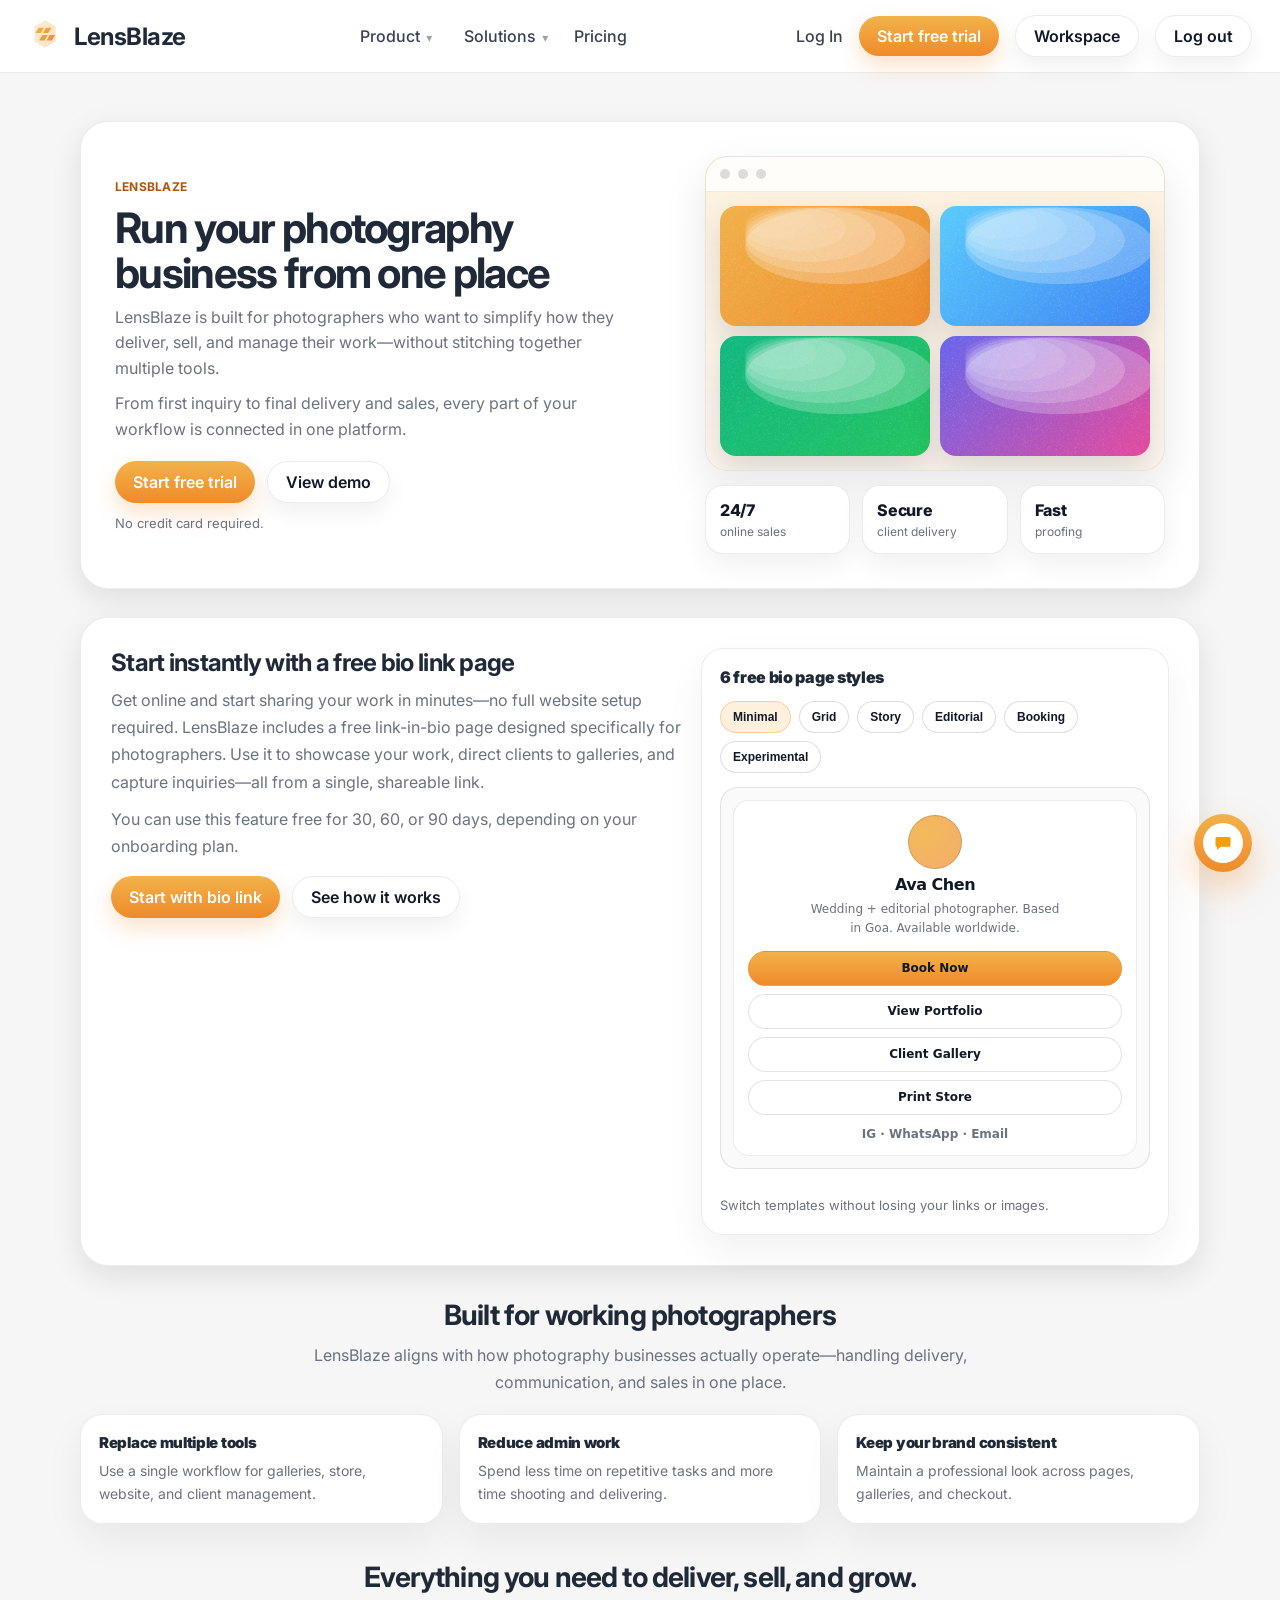
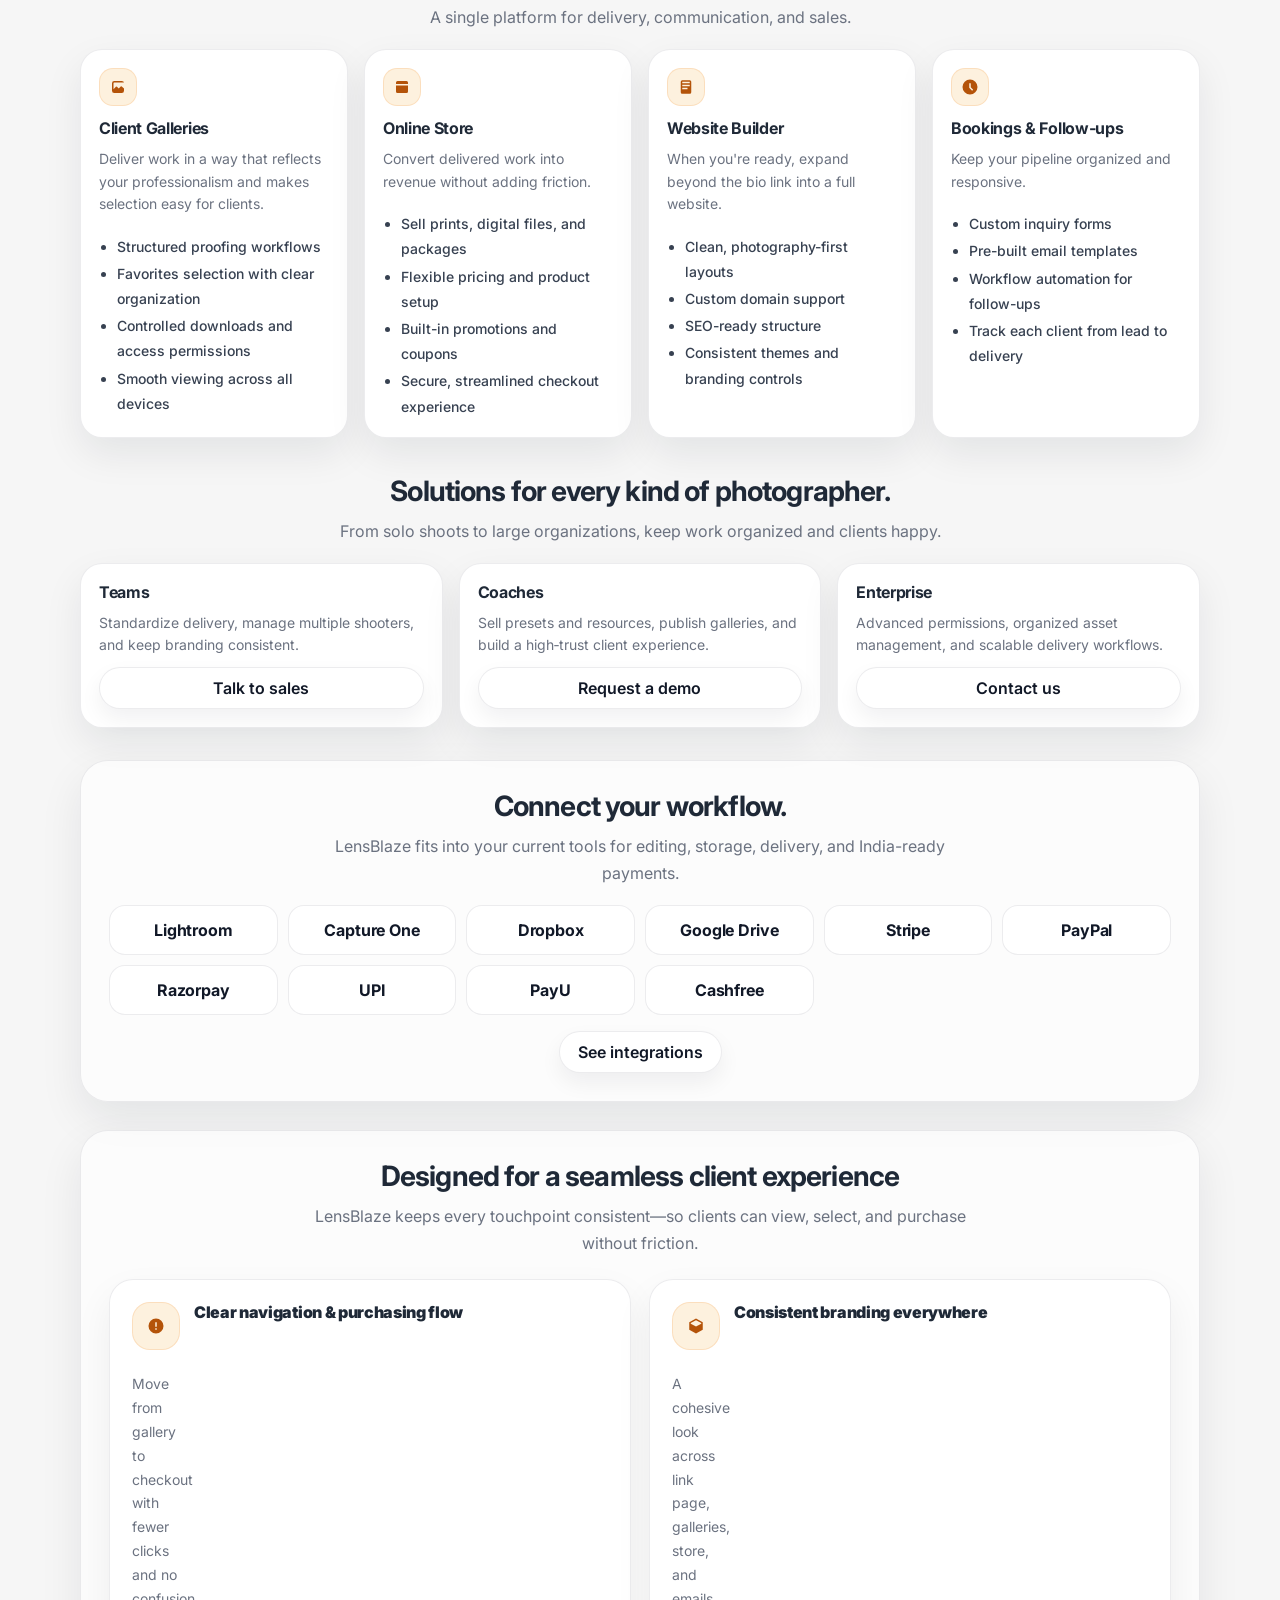
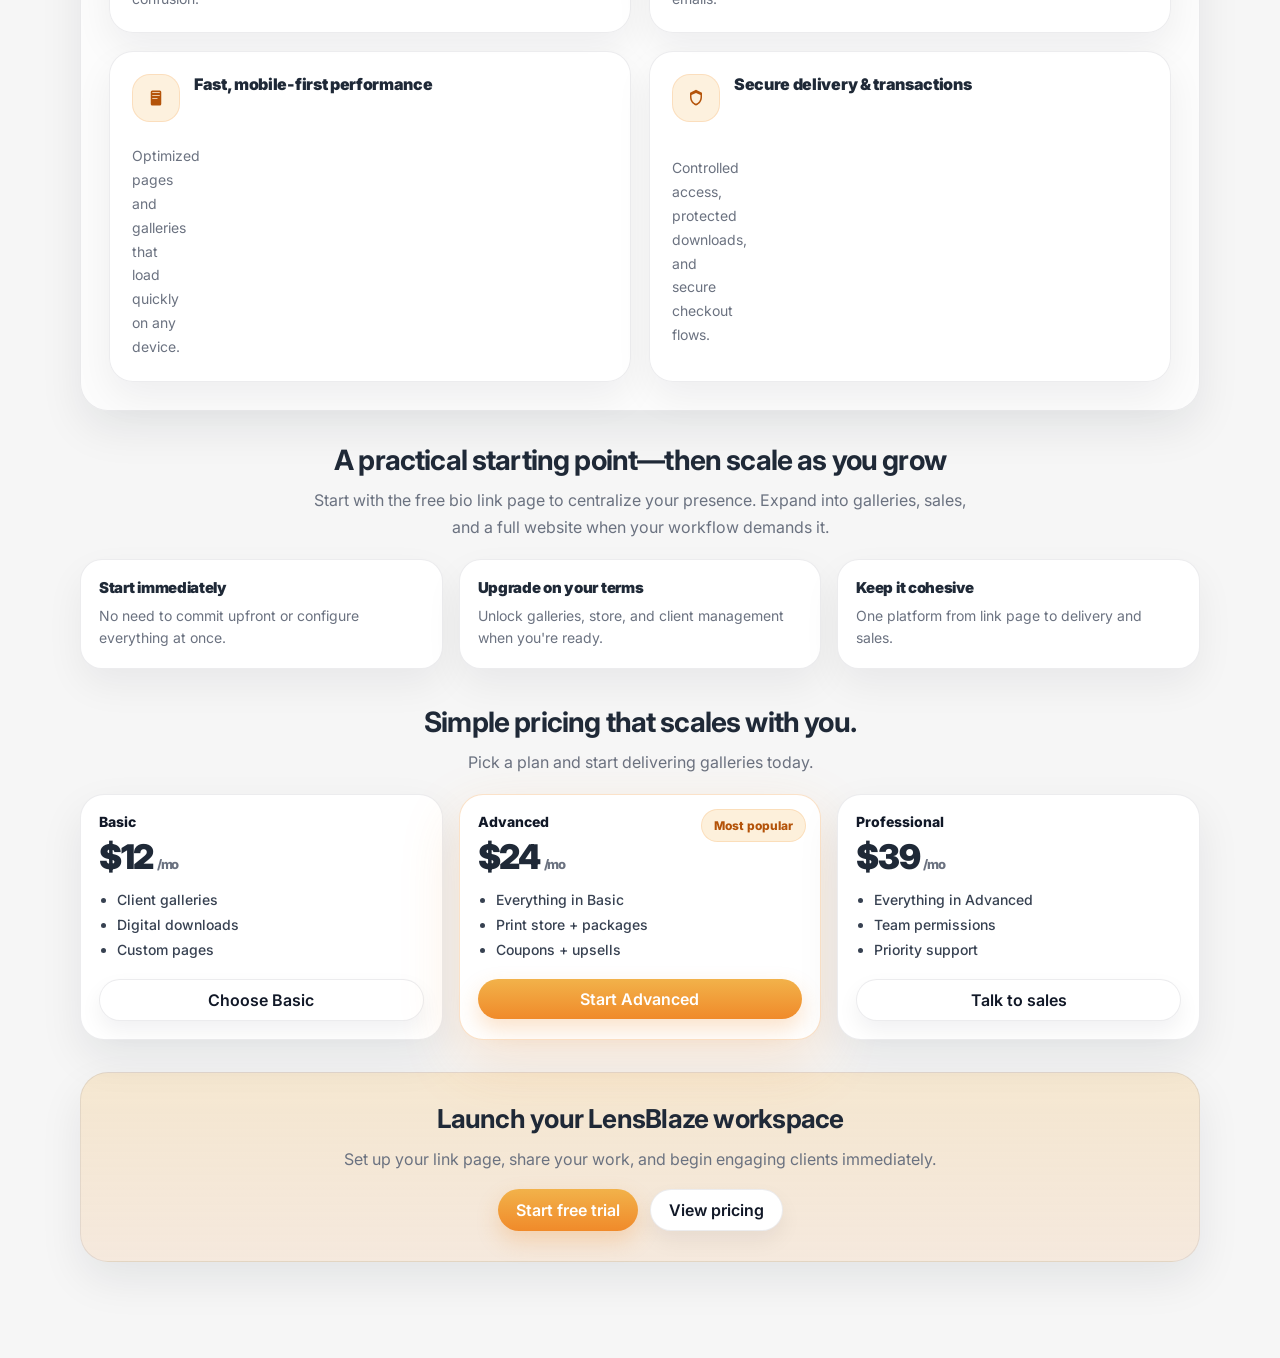
==== commit cdc5cbc9: "feat(workspace): add Google account management and chatbot UI - Add UI for managing Google accounts " ====
--- a/index.html
+++ b/index.html
@@ -203,6 +203,21 @@
                     <div class="ws-field__label">Phone (optional)</div>
                     <input class="ws-field__input" type="tel" id="ws-phone" placeholder="+91..." />
                   </label>
+                  <div class="ws-field ws-field--full">
+                    <div class="ws-field__label">Google accounts for login</div>
+                    <div class="ws-links" id="ws-google-accounts" role="list"></div>
+                    <div class="ws-field__hint">Used by “Continue with Google”. Must be a Gmail/Googlemail address.</div>
+                  </div>
+                  <div class="ws-field ws-field--full">
+                    <div class="ws-field__label">Add Google account</div>
+                    <div class="ws-add">
+                      <label class="ws-field">
+                        <div class="ws-field__label">Email</div>
+                        <input class="ws-field__input" id="ws-google-email" type="email" placeholder="yourname@gmail.com" />
+                      </label>
+                      <button class="btn btn--primary" type="button" id="ws-google-add">Add</button>
+                    </div>
+                  </div>
                   <label class="ws-field">
                     <div class="ws-field__label">Account type</div>
                     <input class="ws-field__input" type="text" id="ws-plan" value="Trial" disabled />
@@ -841,7 +856,7 @@
         </section>
       </section>
 
-      <button class="chat" type="button" aria-label="Open chat" data-modal="contact" data-auth-required="true">
+      <button class="chat" type="button" aria-label="Open assistant" data-modal="chatbot">
         <span class="chat__bubble" aria-hidden="true">
           <svg viewBox="0 0 24 24" width="18" height="18">
             <path
@@ -1004,6 +1019,27 @@
       </div>
     </div>
 
+    <div class="modal" id="modal-chatbot" hidden>
+      <div class="modal__overlay" data-modal-close="chatbot" tabindex="-1"></div>
+      <div class="modal__panel" role="dialog" aria-modal="true" aria-labelledby="chatbot-title">
+        <div class="modal__head">
+          <div class="modal__title" id="chatbot-title">LensBlaze Assistant</div>
+          <button class="modal__close" type="button" aria-label="Close" data-modal-close="chatbot">×</button>
+        </div>
+        <div class="form">
+          <div class="field__label" id="chatbot-progress"></div>
+          <div class="ws-empty" id="chatbot-message" role="status" aria-live="polite"></div>
+          <div class="ws-links" id="chatbot-options" role="list"></div>
+          <div class="workspace__head-actions">
+            <button class="btn btn--secondary" type="button" id="chatbot-back">Back</button>
+            <button class="btn btn--secondary" type="button" id="chatbot-restart">Restart</button>
+            <button class="btn btn--secondary" type="button" id="chatbot-support" data-modal="contact">Talk to support</button>
+            <button class="btn btn--primary" type="button" id="chatbot-exit" data-modal-close="chatbot">Exit</button>
+          </div>
+        </div>
+      </div>
+    </div>
+
     <script src="./script.js"></script>
   </body>
 </html>
--- a/styles.css
+++ b/styles.css
@@ -142,6 +142,11 @@
   box-shadow: var(--shadow-soft);
 }
 
+.nav__menu--right {
+  left: auto;
+  right: 0;
+}
+
 .nav__dropdown.is-open .nav__menu {
   display: block;
 }
@@ -154,8 +159,57 @@
   color: #374151;
 }
 
+.nav__link--btn {
+  width: 100%;
+  border: 0;
+  background: transparent;
+  text-align: left;
+  font: inherit;
+  cursor: pointer;
+}
+
 .nav__link:hover {
   background: rgba(242, 178, 74, 0.14);
+}
+
+.nav__dropdown--profile {
+  position: relative;
+}
+
+.nav__trigger--profile {
+  display: inline-flex;
+  align-items: center;
+  gap: 10px;
+  padding: 10px 10px;
+  border-radius: 999px;
+  border: 1px solid var(--line);
+  background: #fff;
+  box-shadow: 0 10px 22px rgba(17, 24, 39, 0.06);
+  line-height: 1;
+}
+
+.nav__avatar {
+  width: 28px;
+  height: 28px;
+  border-radius: 999px;
+  border: 1px solid rgba(17, 24, 39, 0.12);
+  background: radial-gradient(circle at 30% 30%, rgba(242, 178, 74, 0.9), rgba(240, 138, 42, 0.7));
+  display: grid;
+  place-items: center;
+  color: rgba(17, 24, 39, 0.75);
+  font-weight: 900;
+  font-size: 12px;
+  overflow: hidden;
+}
+
+.nav__profile-label {
+  font-weight: 800;
+  font-size: 13px;
+  color: #111827;
+  max-width: 120px;
+  overflow: hidden;
+  text-overflow: ellipsis;
+  white-space: nowrap;
 }
 
 .topbar__actions {
@@ -290,6 +344,19 @@
   box-shadow: 0 0 0 4px rgba(242, 178, 74, 0.22);
 }
 
+.auth-field__input[aria-invalid="true"] {
+  border-color: rgba(220, 38, 38, 0.55);
+  box-shadow: 0 0 0 4px rgba(220, 38, 38, 0.16);
+}
+
+.auth-field__error {
+  margin-top: 6px;
+  color: #b91c1c;
+  font-size: 12px;
+  line-height: 1.6;
+  font-weight: 700;
+}
+
 .auth-field__toggle {
   position: absolute;
   right: 10px;
@@ -304,6 +371,11 @@
   display: grid;
   place-items: center;
   color: rgba(17, 24, 39, 0.55);
+  line-height: 1;
+}
+
+.auth-field__toggle svg {
+  display: block;
 }
 
 .auth-row {
@@ -365,6 +437,12 @@
   font-weight: 700;
   font-size: 13px;
   color: #111827;
+  line-height: 1.2;
+}
+
+.auth-social__btn svg {
+  display: block;
+  flex: 0 0 auto;
 }
 
 .auth-social__btn:hover {
@@ -860,6 +938,7 @@
 }
 
 .ws-link {
+  appearance: none;
   display: grid;
   grid-template-columns: 28px 1fr auto;
   align-items: center;
@@ -868,6 +947,9 @@
   border-radius: 16px;
   border: 1px solid rgba(17, 24, 39, 0.1);
   background: rgba(255, 255, 255, 0.92);
+  text-align: left;
+  cursor: pointer;
+  font: inherit;
 }
 
 .ws-link[draggable="true"] {
@@ -919,6 +1001,9 @@
   cursor: pointer;
   font-weight: 900;
   color: rgba(17, 24, 39, 0.7);
+  display: grid;
+  place-items: center;
+  line-height: 1;
 }
 
 .ws-add {
@@ -944,6 +1029,9 @@
   background: rgba(255, 255, 255, 0.92);
   box-shadow: 0 12px 30px rgba(17, 24, 39, 0.06);
   padding: 12px;
+  max-height: calc(100vh - 128px);
+  overflow: auto;
+  transition: top 140ms ease;
 }
 
 .ws-preview__head {
@@ -1966,6 +2054,30 @@
   box-shadow: 0 0 0 4px rgba(242, 178, 74, 0.22);
 }
 
+.field__input[aria-invalid="true"] {
+  border-color: rgba(220, 38, 38, 0.55);
+  box-shadow: 0 0 0 4px rgba(220, 38, 38, 0.16);
+}
+
+.field__error {
+  color: #b91c1c;
+  font-size: 12px;
+  line-height: 1.6;
+  font-weight: 700;
+}
+
+.ws-field__input[aria-invalid="true"] {
+  border-color: rgba(220, 38, 38, 0.55);
+  box-shadow: 0 0 0 4px rgba(220, 38, 38, 0.16);
+}
+
+.ws-field__error {
+  color: #b91c1c;
+  font-size: 12px;
+  line-height: 1.6;
+  font-weight: 700;
+}
+
 .field__textarea {
   resize: vertical;
 }
@@ -2108,6 +2220,11 @@
   place-items: center;
   margin: 0 auto;
   color: #f59e0b;
+  line-height: 1;
+}
+
+.chat__bubble svg {
+  display: block;
 }
 
 @media (max-width: 1100px) {
@@ -2120,7 +2237,7 @@
   .workspace__nav {
     position: static;
     grid-auto-flow: column;
-    grid-template-columns: repeat(4, minmax(0, 1fr));
+    grid-template-columns: repeat(3, minmax(0, 1fr));
   }
   .workspace__preview {
     position: static;
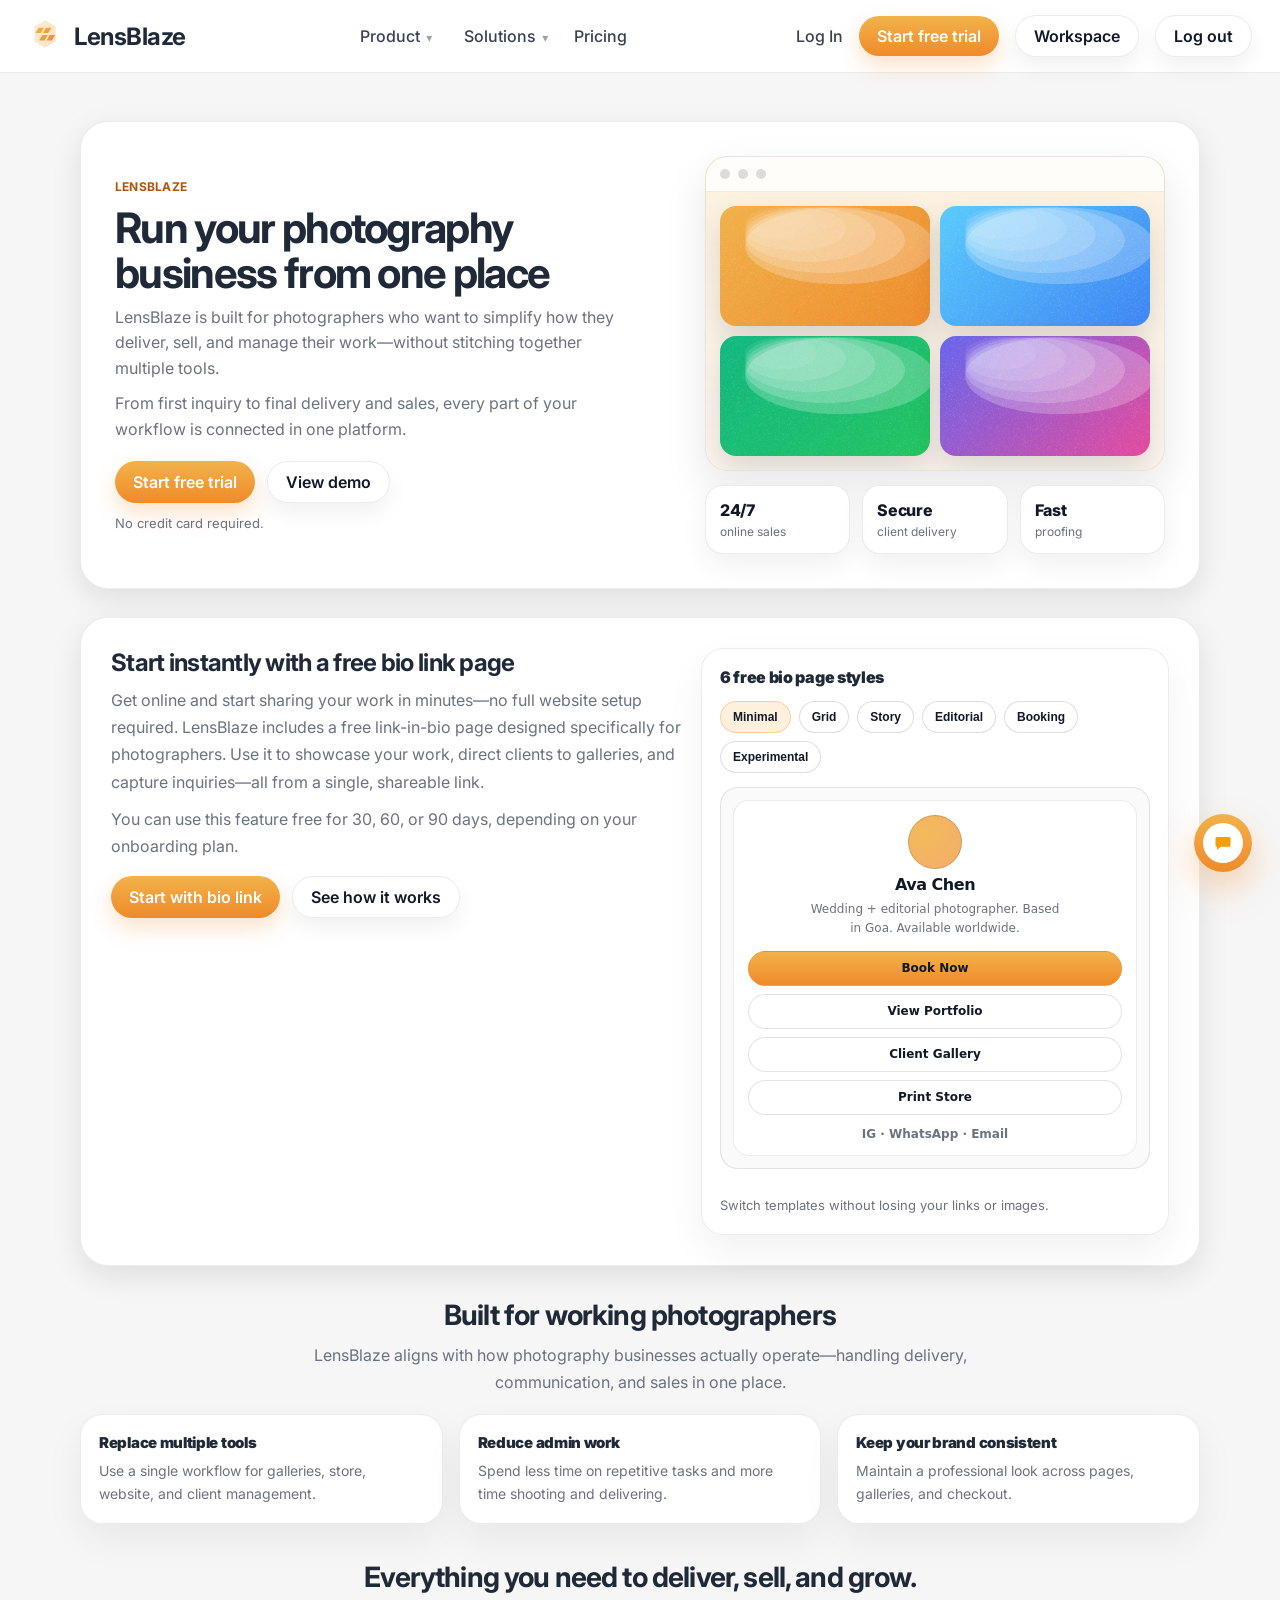
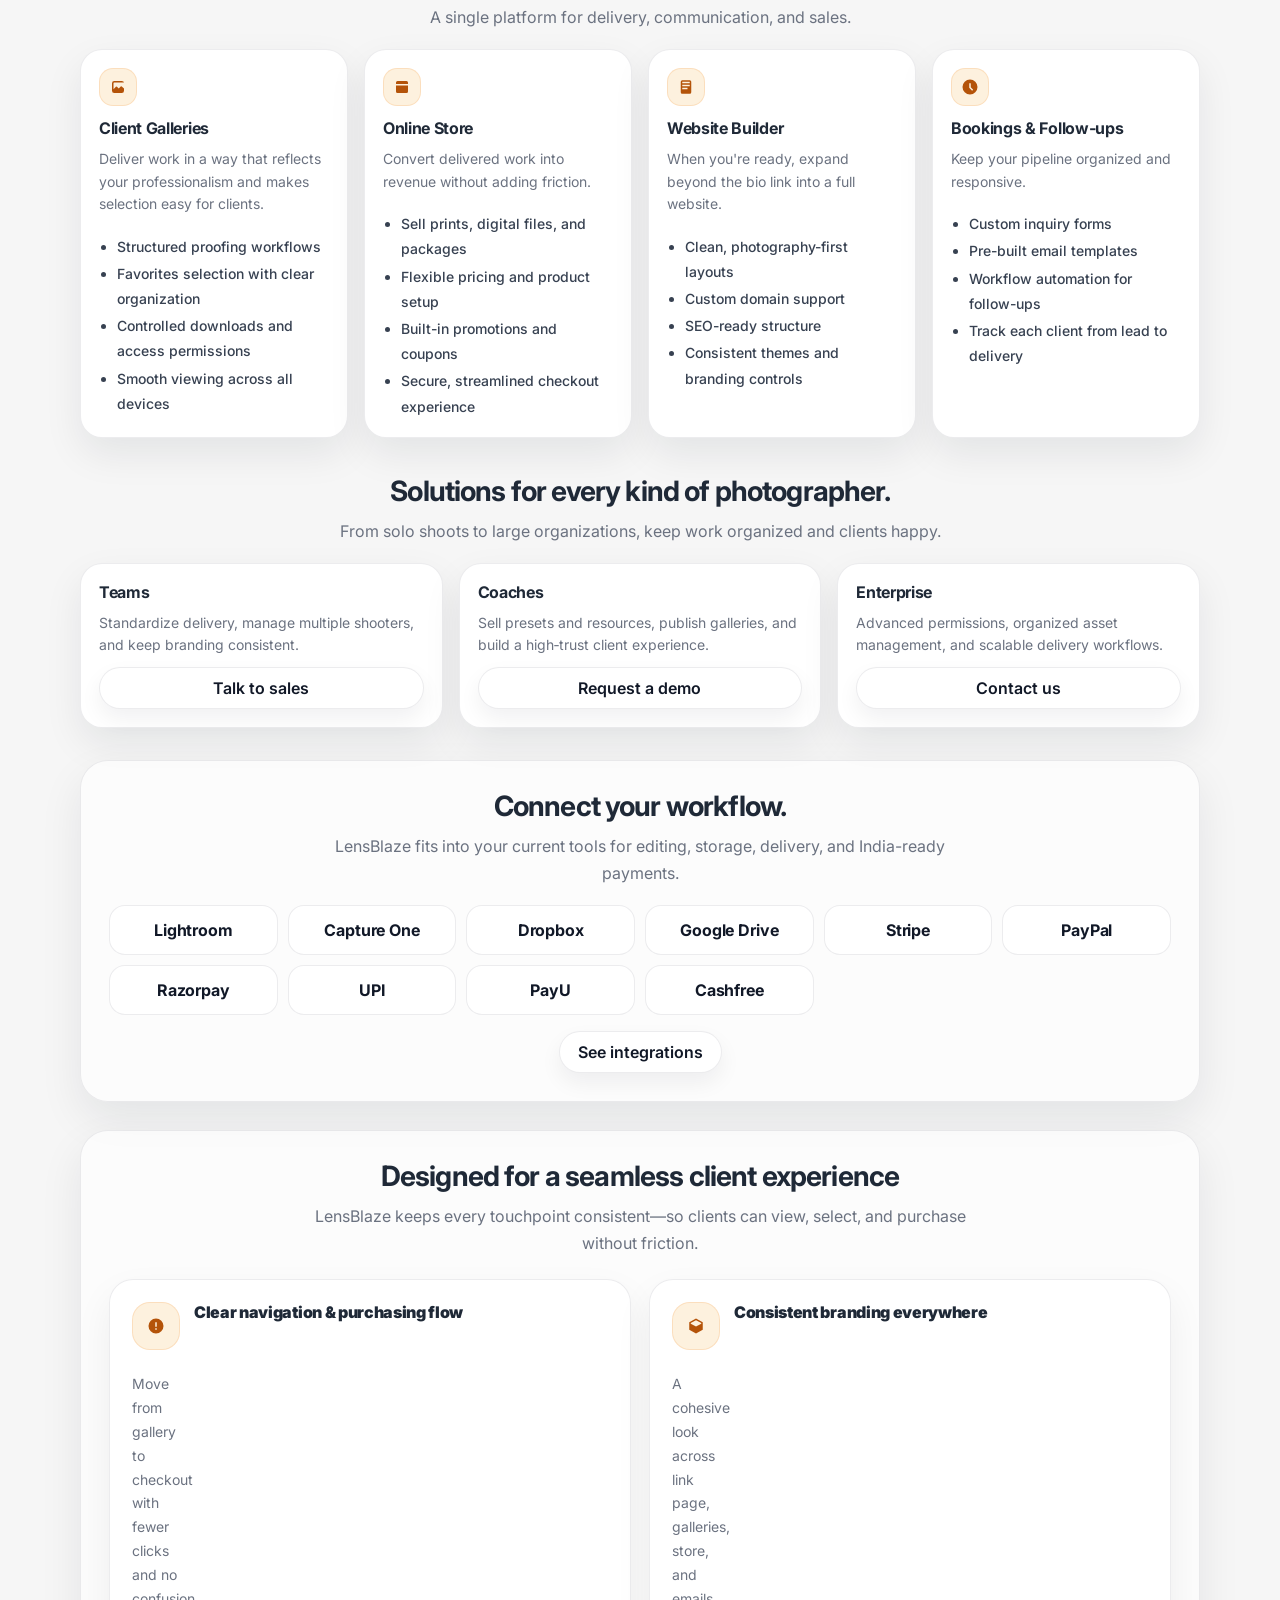
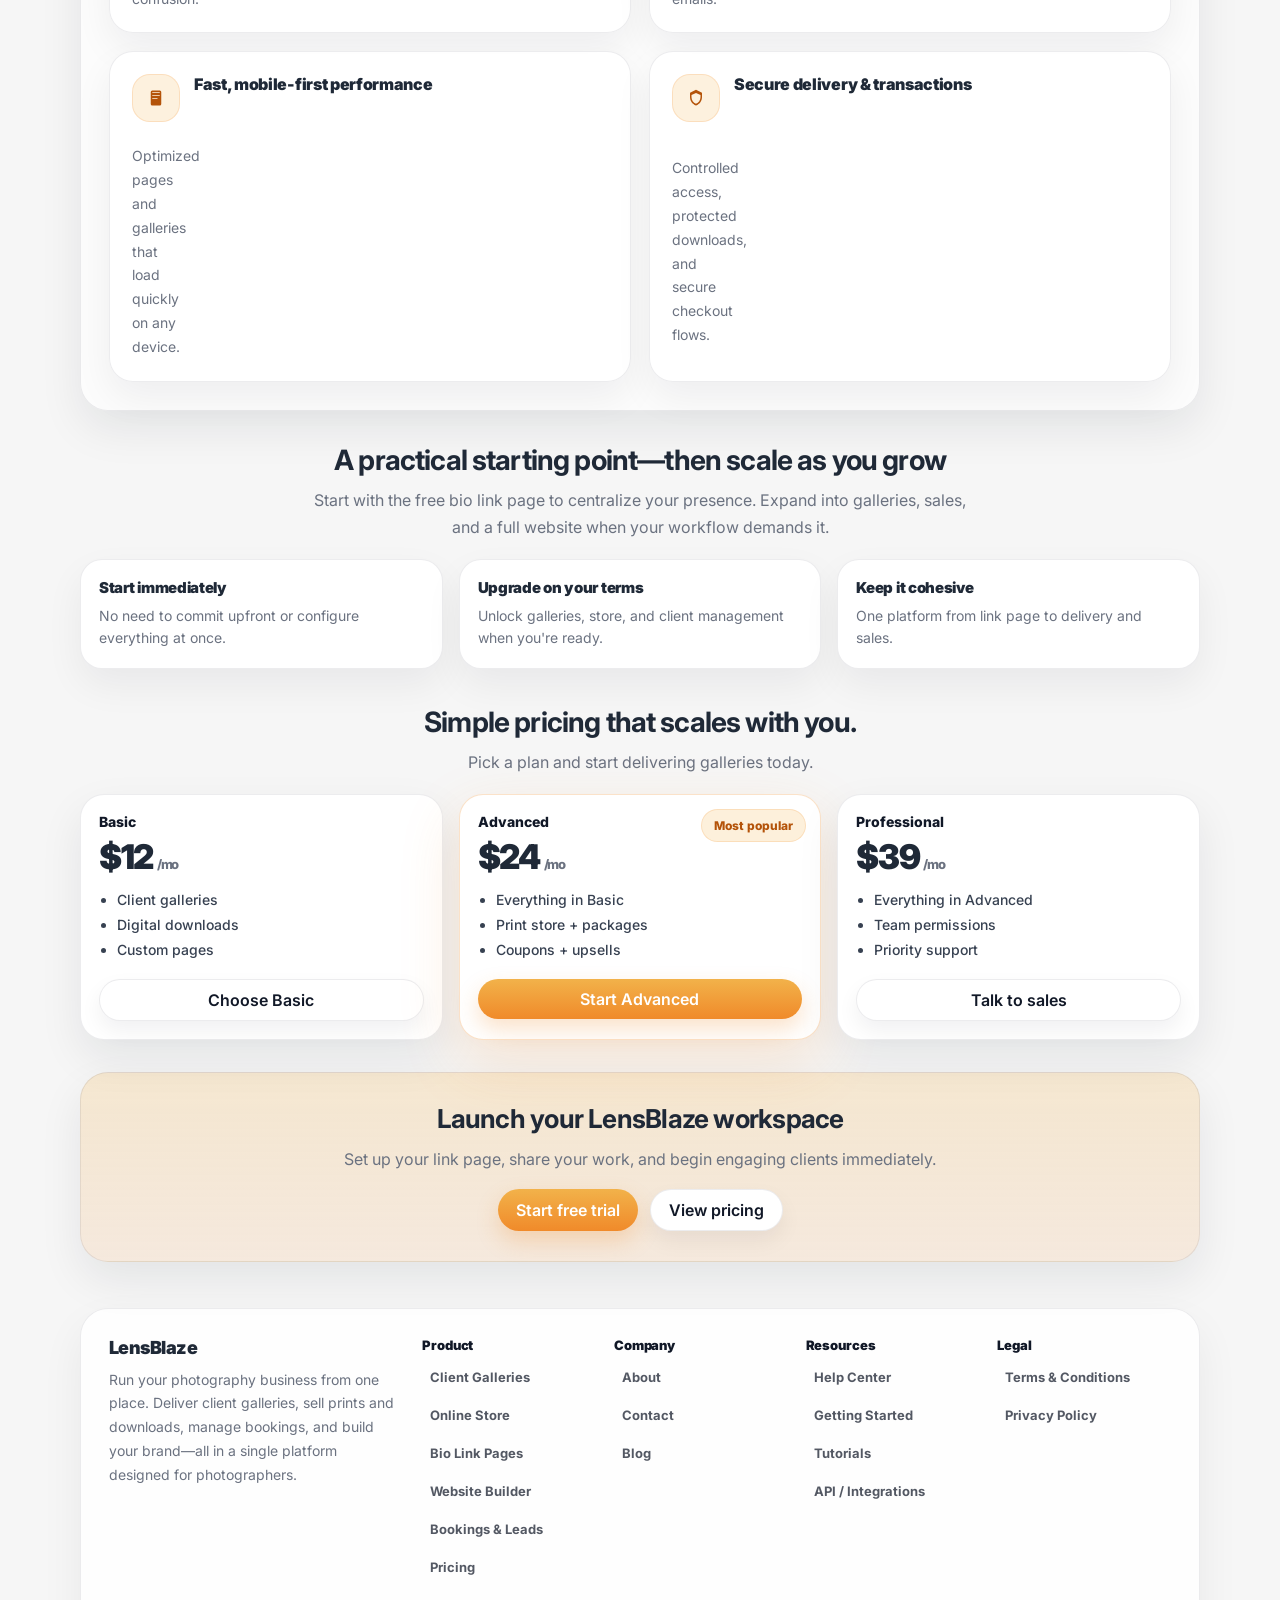
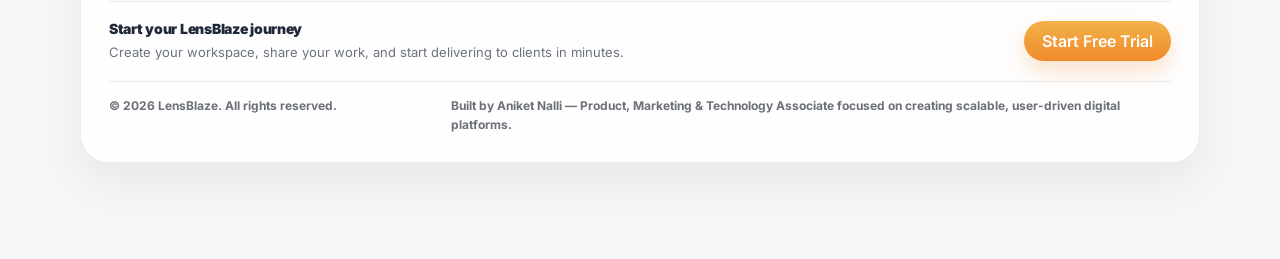
==== commit a45b6a51: "feat: add footer component with responsive design - Implement complete footer layout with brand, nav" ====
--- a/index.html
+++ b/index.html
@@ -854,6 +854,67 @@
             </div>
           </div>
         </section>
+
+        <footer class="footer" aria-label="Footer">
+          <div class="footer__grid">
+            <div class="footer__brand">
+              <div class="footer__name">LensBlaze</div>
+              <p class="footer__text">
+                Run your photography business from one place. Deliver client galleries, sell prints and downloads, manage
+                bookings, and build your brand—all in a single platform designed for photographers.
+              </p>
+            </div>
+
+            <div class="footer__col" aria-label="Product links">
+              <div class="footer__title">Product</div>
+              <a class="footer__link" href="#features">Client Galleries</a>
+              <a class="footer__link" href="#features">Online Store</a>
+              <a class="footer__link" href="#bio">Bio Link Pages</a>
+              <a class="footer__link" href="#features">Website Builder</a>
+              <a class="footer__link" href="#features">Bookings & Leads</a>
+              <a class="footer__link" href="#pricing">Pricing</a>
+            </div>
+
+            <div class="footer__col" aria-label="Company links">
+              <div class="footer__title">Company</div>
+              <a class="footer__link" href="#overview">About</a>
+              <a class="footer__link" href="#contact" data-modal="contact">Contact</a>
+              <a class="footer__link" href="#overview">Blog</a>
+            </div>
+
+            <div class="footer__col" aria-label="Resources links">
+              <div class="footer__title">Resources</div>
+              <a class="footer__link" href="#features">Help Center</a>
+              <a class="footer__link" href="#workspace" data-auth-required="true" data-modal="auth">Getting Started</a>
+              <a class="footer__link" href="#features">Tutorials</a>
+              <a class="footer__link" href="#integrations">API / Integrations</a>
+            </div>
+
+            <div class="footer__col" aria-label="Legal links">
+              <div class="footer__title">Legal</div>
+              <a class="footer__link" href="#overview">Terms & Conditions</a>
+              <a class="footer__link" href="#overview">Privacy Policy</a>
+            </div>
+          </div>
+
+          <div class="footer__cta">
+            <div>
+              <div class="footer__cta-title">Start your LensBlaze journey</div>
+              <div class="footer__cta-text">
+                Create your workspace, share your work, and start delivering to clients in minutes.
+              </div>
+            </div>
+            <a class="btn btn--primary" href="#signup" data-modal="signup">Start Free Trial</a>
+          </div>
+
+          <div class="footer__bottom">
+            <div>© 2026 LensBlaze. All rights reserved.</div>
+            <div class="footer__by">
+              Built by Aniket Nalli — Product, Marketing & Technology Associate focused on creating scalable, user-driven
+              digital platforms.
+            </div>
+          </div>
+        </footer>
       </section>
 
       <button class="chat" type="button" aria-label="Open assistant" data-modal="chatbot">
--- a/styles.css
+++ b/styles.css
@@ -327,6 +327,10 @@
   top: 50%;
   transform: translateY(-50%);
   color: rgba(17, 24, 39, 0.55);
+}
+
+.auth-field__icon svg {
+  display: block;
 }
 
 .auth-field__input {
@@ -1006,6 +1010,10 @@
   line-height: 1;
 }
 
+.ws-link__btn svg {
+  display: block;
+}
+
 .ws-add {
   display: grid;
   grid-template-columns: 1fr 1.2fr auto;
@@ -1676,6 +1684,10 @@
   border: 1px solid rgba(240, 138, 42, 0.18);
 }
 
+.experience__icon svg {
+  display: block;
+}
+
 .experience__title {
   font-weight: 900;
   letter-spacing: -0.02em;
@@ -1721,6 +1733,10 @@
   color: #b45309;
   background: rgba(242, 178, 74, 0.18);
   border: 1px solid rgba(240, 138, 42, 0.18);
+}
+
+.feature__icon svg {
+  display: block;
 }
 
 .feature__title {
@@ -1823,6 +1839,114 @@
   flex-wrap: wrap;
   justify-content: center;
   margin-top: 4px;
+}
+
+.footer {
+  margin-top: 18px;
+  background: rgba(255, 255, 255, 0.82);
+  border: 1px solid var(--line);
+  border-radius: 28px;
+  box-shadow: 0 18px 44px rgba(17, 24, 39, 0.06);
+  padding: 28px;
+  overflow: hidden;
+}
+
+.footer__grid {
+  display: grid;
+  grid-template-columns: 1.7fr repeat(4, minmax(140px, 1fr));
+  gap: 18px;
+  align-items: start;
+}
+
+.footer__brand {
+  display: grid;
+  gap: 10px;
+  padding-right: 6px;
+}
+
+.footer__name {
+  font-weight: 900;
+  letter-spacing: -0.03em;
+  font-size: 18px;
+}
+
+.footer__text {
+  margin: 0;
+  color: var(--muted);
+  line-height: 1.7;
+  font-size: 14px;
+}
+
+.footer__col {
+  display: grid;
+  gap: 10px;
+  align-content: start;
+}
+
+.footer__title {
+  font-weight: 900;
+  color: #111827;
+  font-size: 13px;
+  letter-spacing: -0.01em;
+}
+
+.footer__link {
+  display: inline-flex;
+  width: fit-content;
+  font-weight: 700;
+  color: rgba(17, 24, 39, 0.72);
+  font-size: 13px;
+  padding: 6px 8px;
+  border-radius: 10px;
+}
+
+.footer__link:hover {
+  background: rgba(242, 178, 74, 0.14);
+  color: #111827;
+}
+
+.footer__cta {
+  margin-top: 20px;
+  border-top: 1px solid var(--line);
+  padding-top: 18px;
+  display: flex;
+  align-items: center;
+  justify-content: space-between;
+  gap: 16px;
+  flex-wrap: wrap;
+}
+
+.footer__cta-title {
+  font-weight: 900;
+  letter-spacing: -0.02em;
+  font-size: 14px;
+}
+
+.footer__cta-text {
+  margin-top: 4px;
+  color: var(--muted);
+  font-size: 13px;
+  line-height: 1.7;
+}
+
+.footer__bottom {
+  margin-top: 18px;
+  padding-top: 14px;
+  border-top: 1px solid var(--line);
+  display: flex;
+  align-items: baseline;
+  justify-content: space-between;
+  gap: 12px;
+  flex-wrap: wrap;
+  color: rgba(17, 24, 39, 0.62);
+  font-size: 12px;
+  line-height: 1.6;
+  font-weight: 700;
+}
+
+.footer__by {
+  color: rgba(17, 24, 39, 0.62);
+  max-width: 720px;
 }
 
 html {
@@ -2020,6 +2144,8 @@
   font-size: 20px;
   line-height: 1;
   color: #111827;
+  display: grid;
+  place-items: center;
 }
 
 .form {
@@ -2281,6 +2407,12 @@
   .page {
     padding: 28px 20px 90px;
   }
+  .footer__grid {
+    grid-template-columns: 1fr 1fr;
+  }
+  .footer__brand {
+    grid-column: 1 / -1;
+  }
   .solution-grid {
     grid-template-columns: 1fr;
   }
@@ -2340,6 +2472,15 @@
   .page {
     padding: 24px 16px 64px;
   }
+  .footer {
+    padding: 20px;
+  }
+  .footer__grid {
+    grid-template-columns: 1fr;
+  }
+  .footer__brand {
+    grid-column: auto;
+  }
   .btn--search {
     width: 130px;
   }
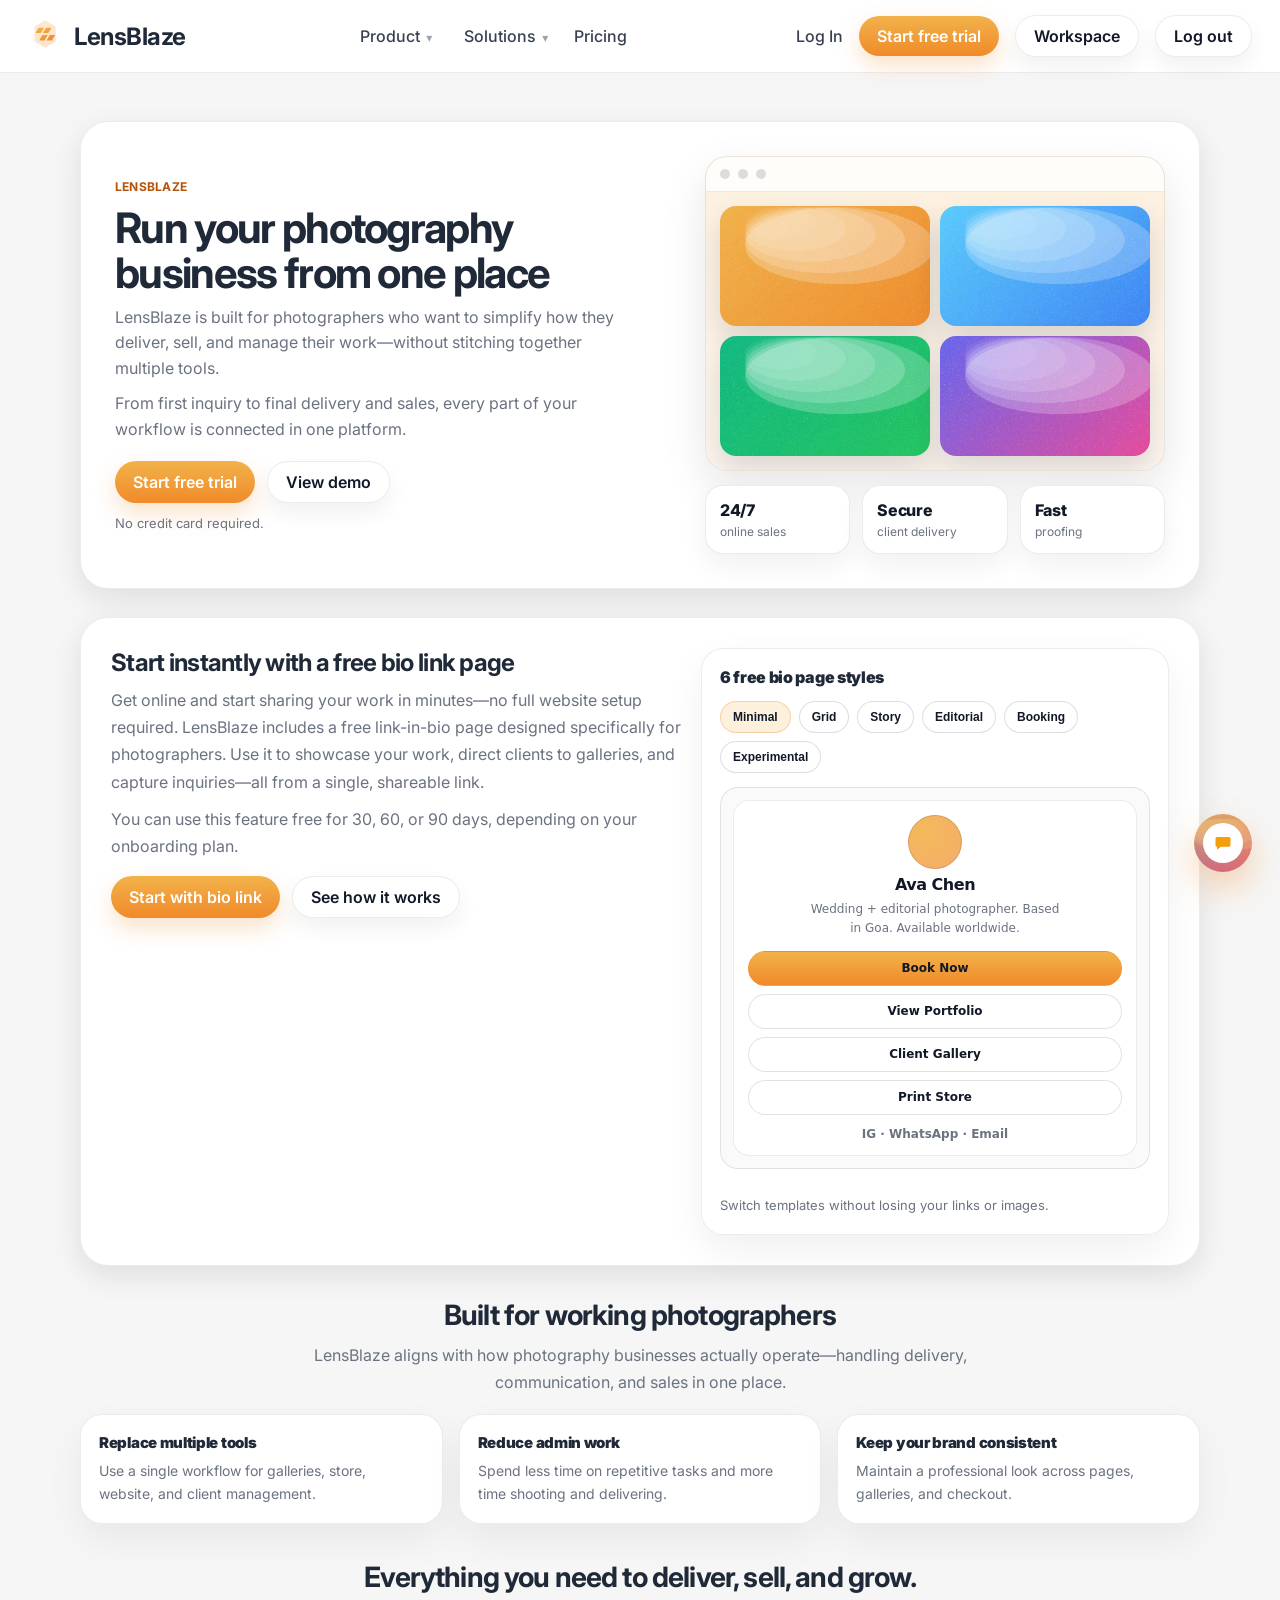
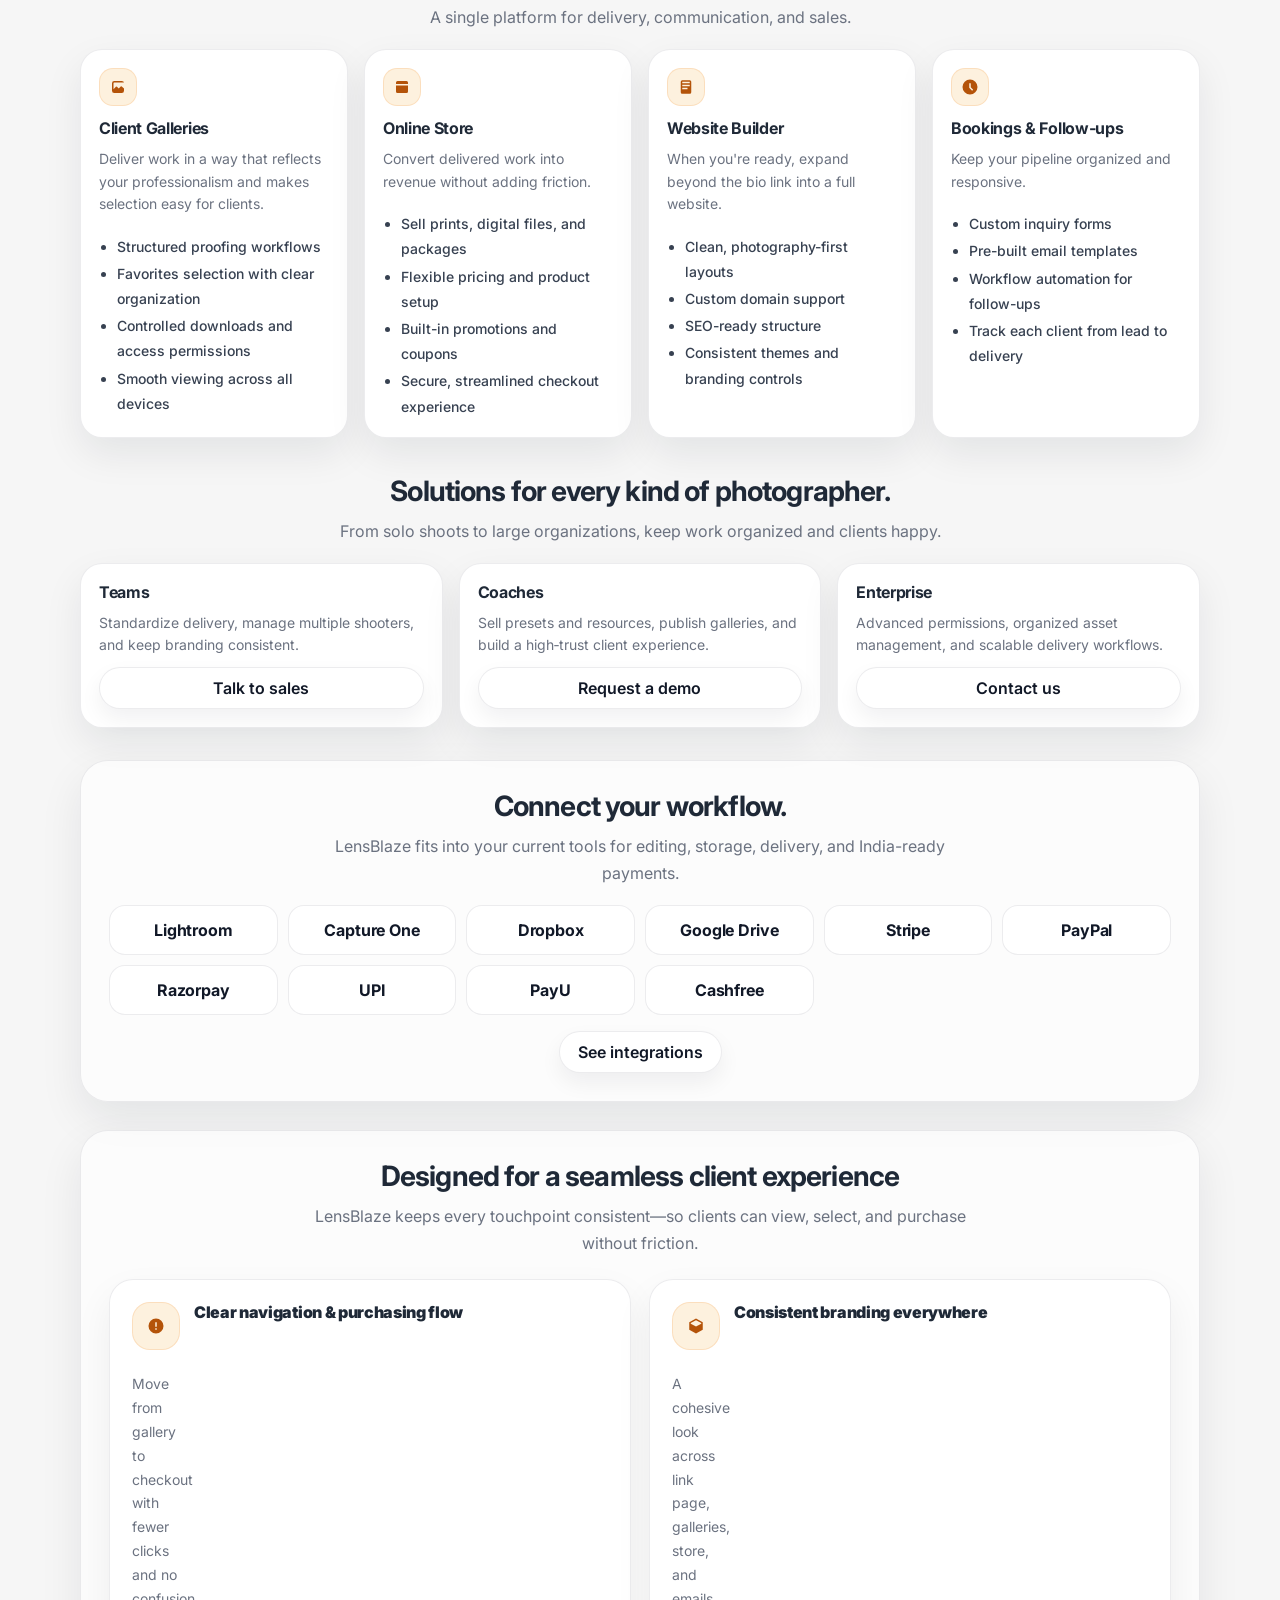
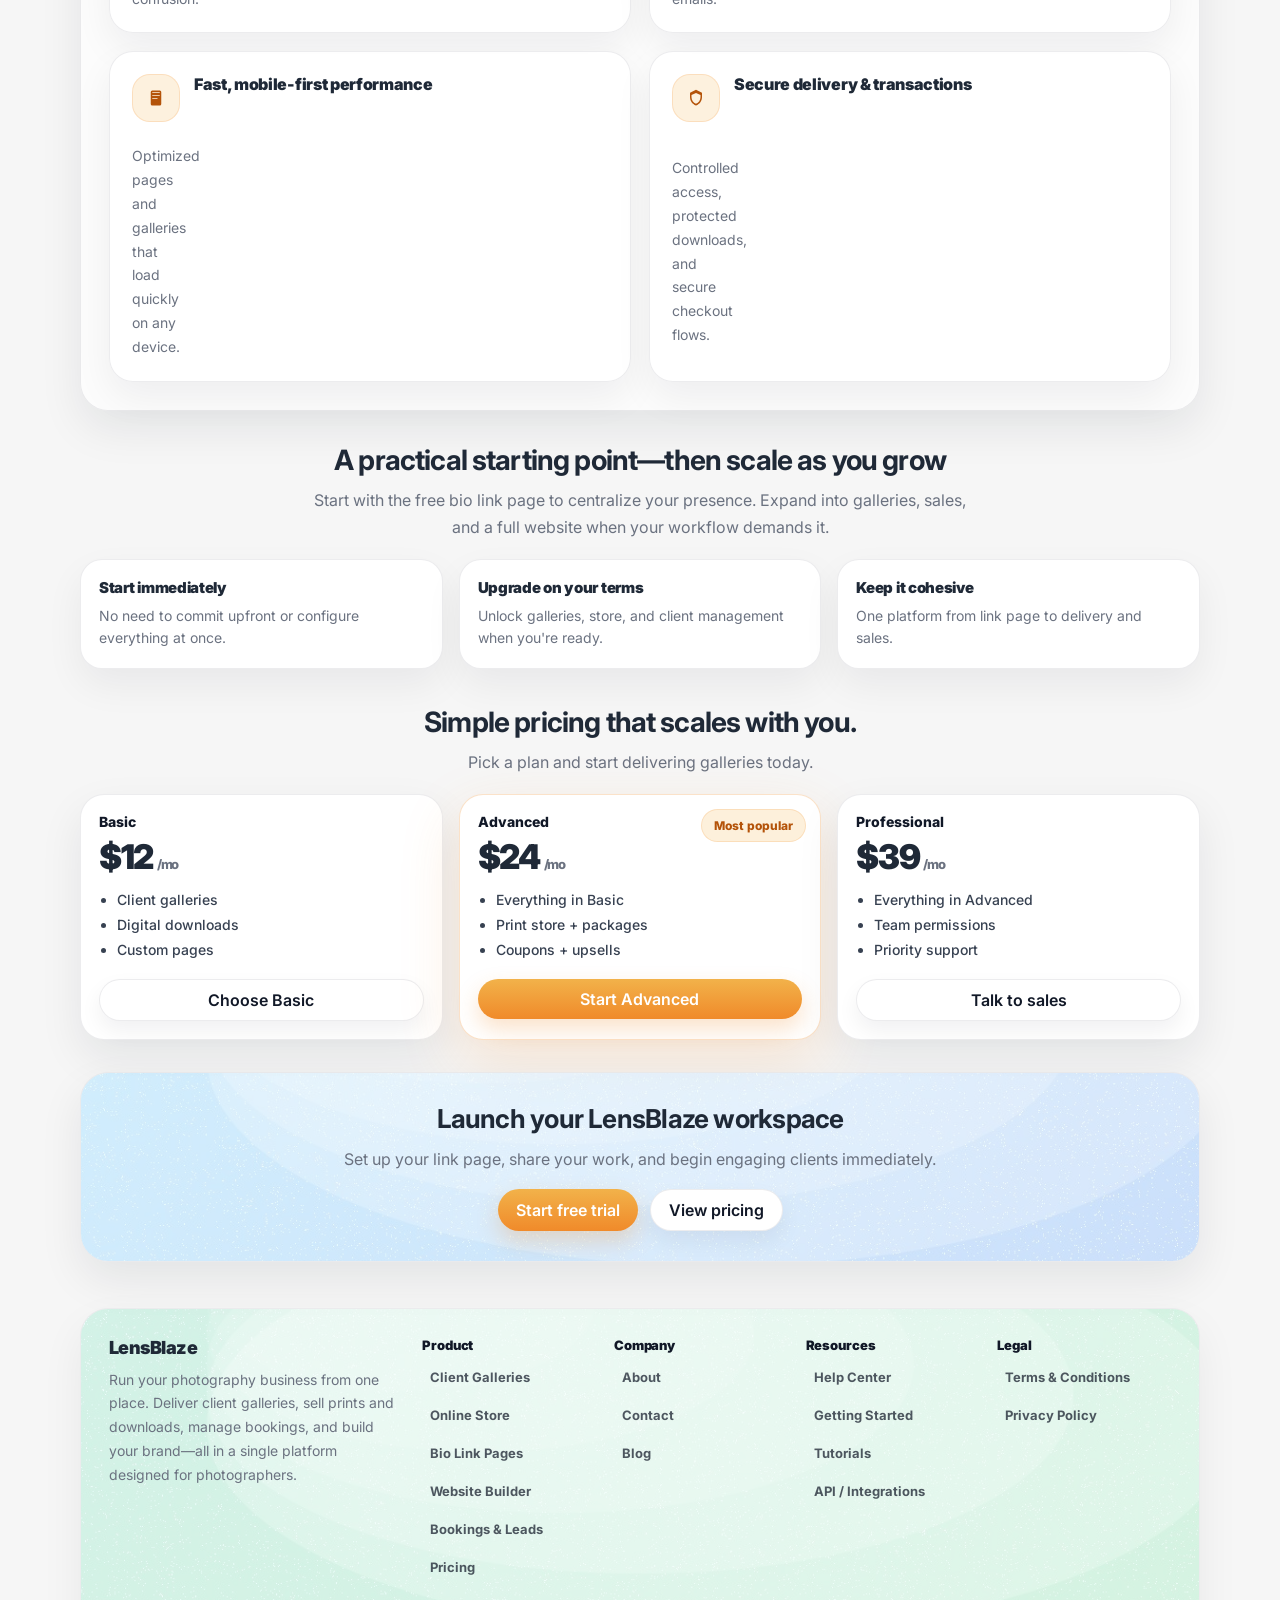
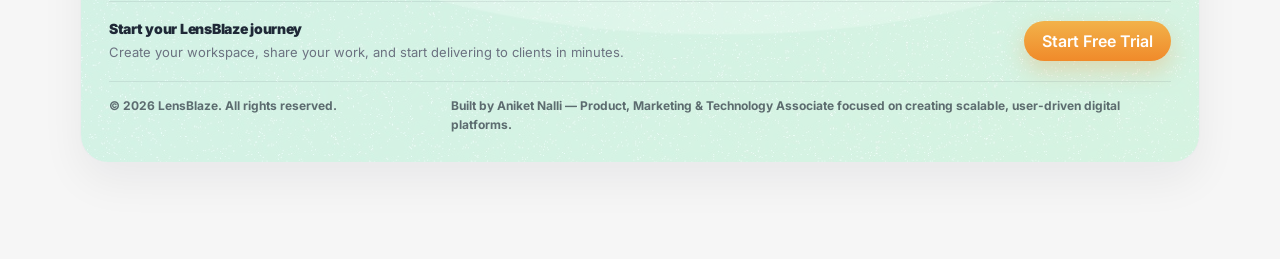
==== commit 0fdcc995: "feat(ui): enhance visual design with background images and add share modal - Replace gradient backgr" ====
--- a/index.html
+++ b/index.html
@@ -845,6 +845,7 @@
         </section>
 
         <section class="cta" aria-label="Call to action">
+          <img class="cta__bg" src="./assets/photo-2.jpg" alt="" loading="lazy" decoding="async" />
           <div class="cta__inner">
             <h2 class="cta__title">Launch your LensBlaze workspace</h2>
             <p class="cta__text">Set up your link page, share your work, and begin engaging clients immediately.</p>
@@ -856,6 +857,7 @@
         </section>
 
         <footer class="footer" aria-label="Footer">
+          <img class="footer__bg" src="./assets/photo-3.jpg" alt="" loading="lazy" decoding="async" />
           <div class="footer__grid">
             <div class="footer__brand">
               <div class="footer__name">LensBlaze</div>
@@ -1101,6 +1103,50 @@
       </div>
     </div>
 
+    <div class="modal" id="modal-share" hidden>
+      <div class="modal__overlay" data-modal-close="share" tabindex="-1"></div>
+      <div class="modal__panel" role="dialog" aria-modal="true" aria-labelledby="share-title">
+        <div class="modal__head">
+          <div class="modal__title" id="share-title">Share your link</div>
+          <button class="modal__close" type="button" aria-label="Close" data-modal-close="share">×</button>
+        </div>
+        <div class="form">
+          <label class="field">
+            <div class="field__label">URL to shorten</div>
+            <input class="field__input" id="share-url" type="url" placeholder="https://..." autocomplete="off" />
+          </label>
+          <label class="field">
+            <div class="field__label">Expiration</div>
+            <select class="field__input" id="share-exp">
+              <option value="7">7 days</option>
+              <option value="1">1 day</option>
+              <option value="30">30 days</option>
+              <option value="0">Never</option>
+            </select>
+          </label>
+          <button class="btn btn--primary" type="button" id="share-create">Generate short link</button>
+          <div class="form__status" id="share-status" aria-live="polite"></div>
+
+          <label class="field">
+            <div class="field__label">Short link</div>
+            <input class="field__input" id="share-short" type="text" readonly />
+          </label>
+
+          <div class="workspace__head-actions">
+            <button class="btn btn--secondary" type="button" id="share-copy">Copy link</button>
+            <a class="btn btn--secondary" id="share-x" href="#" target="_blank" rel="noopener">Share on X</a>
+            <a class="btn btn--secondary" id="share-whatsapp" href="#" target="_blank" rel="noopener">WhatsApp</a>
+            <a class="btn btn--secondary" id="share-facebook" href="#" target="_blank" rel="noopener">Facebook</a>
+          </div>
+
+          <div class="field">
+            <div class="field__label">Your short links (this browser)</div>
+            <div class="ws-links" id="share-list" role="list"></div>
+          </div>
+        </div>
+      </div>
+    </div>
+
     <script src="./script.js"></script>
   </body>
 </html>
--- a/styles.css
+++ b/styles.css
@@ -193,7 +193,10 @@
   height: 28px;
   border-radius: 999px;
   border: 1px solid rgba(17, 24, 39, 0.12);
-  background: radial-gradient(circle at 30% 30%, rgba(242, 178, 74, 0.9), rgba(240, 138, 42, 0.7));
+  background-color: rgba(17, 24, 39, 0.08);
+  background-image: linear-gradient(180deg, rgba(242, 178, 74, 0.55), rgba(240, 138, 42, 0.25)), url("./assets/photo-3.jpg");
+  background-size: cover;
+  background-position: center;
   display: grid;
   place-items: center;
   color: rgba(17, 24, 39, 0.75);
@@ -224,9 +227,12 @@
 }
 
 .auth-body {
-  background: radial-gradient(1200px 700px at 55% -10%, rgba(90, 205, 255, 0.55), rgba(255, 255, 255, 0) 55%),
-    radial-gradient(900px 550px at 15% 0%, rgba(242, 178, 74, 0.22), rgba(255, 255, 255, 0) 55%),
-    linear-gradient(180deg, #bfe8ff 0%, #f2fbff 52%, #ffffff 100%);
+  background-color: #0b1220;
+  background-image: linear-gradient(180deg, rgba(11, 18, 32, 0.2), rgba(11, 18, 32, 0.85)),
+    radial-gradient(1200px 700px at 55% -10%, rgba(242, 178, 74, 0.22), rgba(11, 18, 32, 0) 55%),
+    url("./assets/photo-1.jpg");
+  background-size: cover;
+  background-position: center;
 }
 
 .auth-shell {
@@ -1807,11 +1813,23 @@
 }
 
 .cta {
-  background: linear-gradient(180deg, rgba(242, 178, 74, 0.22), rgba(240, 138, 42, 0.12));
+  background: rgba(255, 255, 255, 0.7);
   border: 1px solid rgba(17, 24, 39, 0.08);
   border-radius: 28px;
   box-shadow: 0 18px 44px rgba(17, 24, 39, 0.08);
   padding: 30px;
+  position: relative;
+  overflow: hidden;
+}
+
+.cta__bg {
+  position: absolute;
+  inset: 0;
+  width: 100%;
+  height: 100%;
+  object-fit: cover;
+  opacity: 0.26;
+  transform: scale(1.02);
 }
 
 .cta__inner {
@@ -1819,6 +1837,7 @@
   gap: 12px;
   justify-items: center;
   text-align: center;
+  position: relative;
 }
 
 .cta__title {
@@ -1849,6 +1868,17 @@
   box-shadow: 0 18px 44px rgba(17, 24, 39, 0.06);
   padding: 28px;
   overflow: hidden;
+  position: relative;
+}
+
+.footer__bg {
+  position: absolute;
+  inset: 0;
+  width: 100%;
+  height: 100%;
+  object-fit: cover;
+  opacity: 0.18;
+  transform: scale(1.02);
 }
 
 .footer__grid {
@@ -1856,6 +1886,7 @@
   grid-template-columns: 1.7fr repeat(4, minmax(140px, 1fr));
   gap: 18px;
   align-items: start;
+  position: relative;
 }
 
 .footer__brand {
@@ -1914,6 +1945,7 @@
   justify-content: space-between;
   gap: 16px;
   flex-wrap: wrap;
+  position: relative;
 }
 
 .footer__cta-title {
@@ -1942,6 +1974,7 @@
   font-size: 12px;
   line-height: 1.6;
   font-weight: 700;
+  position: relative;
 }
 
 .footer__by {
@@ -2333,7 +2366,10 @@
   border-radius: 999px;
   border: 0;
   cursor: pointer;
-  background: linear-gradient(180deg, var(--accent), var(--accent-2));
+  background-color: rgba(17, 24, 39, 0.12);
+  background-image: linear-gradient(180deg, rgba(242, 178, 74, 0.8), rgba(240, 138, 42, 0.4)), url("./assets/photo-4.jpg");
+  background-size: cover;
+  background-position: center;
   box-shadow: 0 16px 34px rgba(240, 138, 42, 0.35);
 }
 
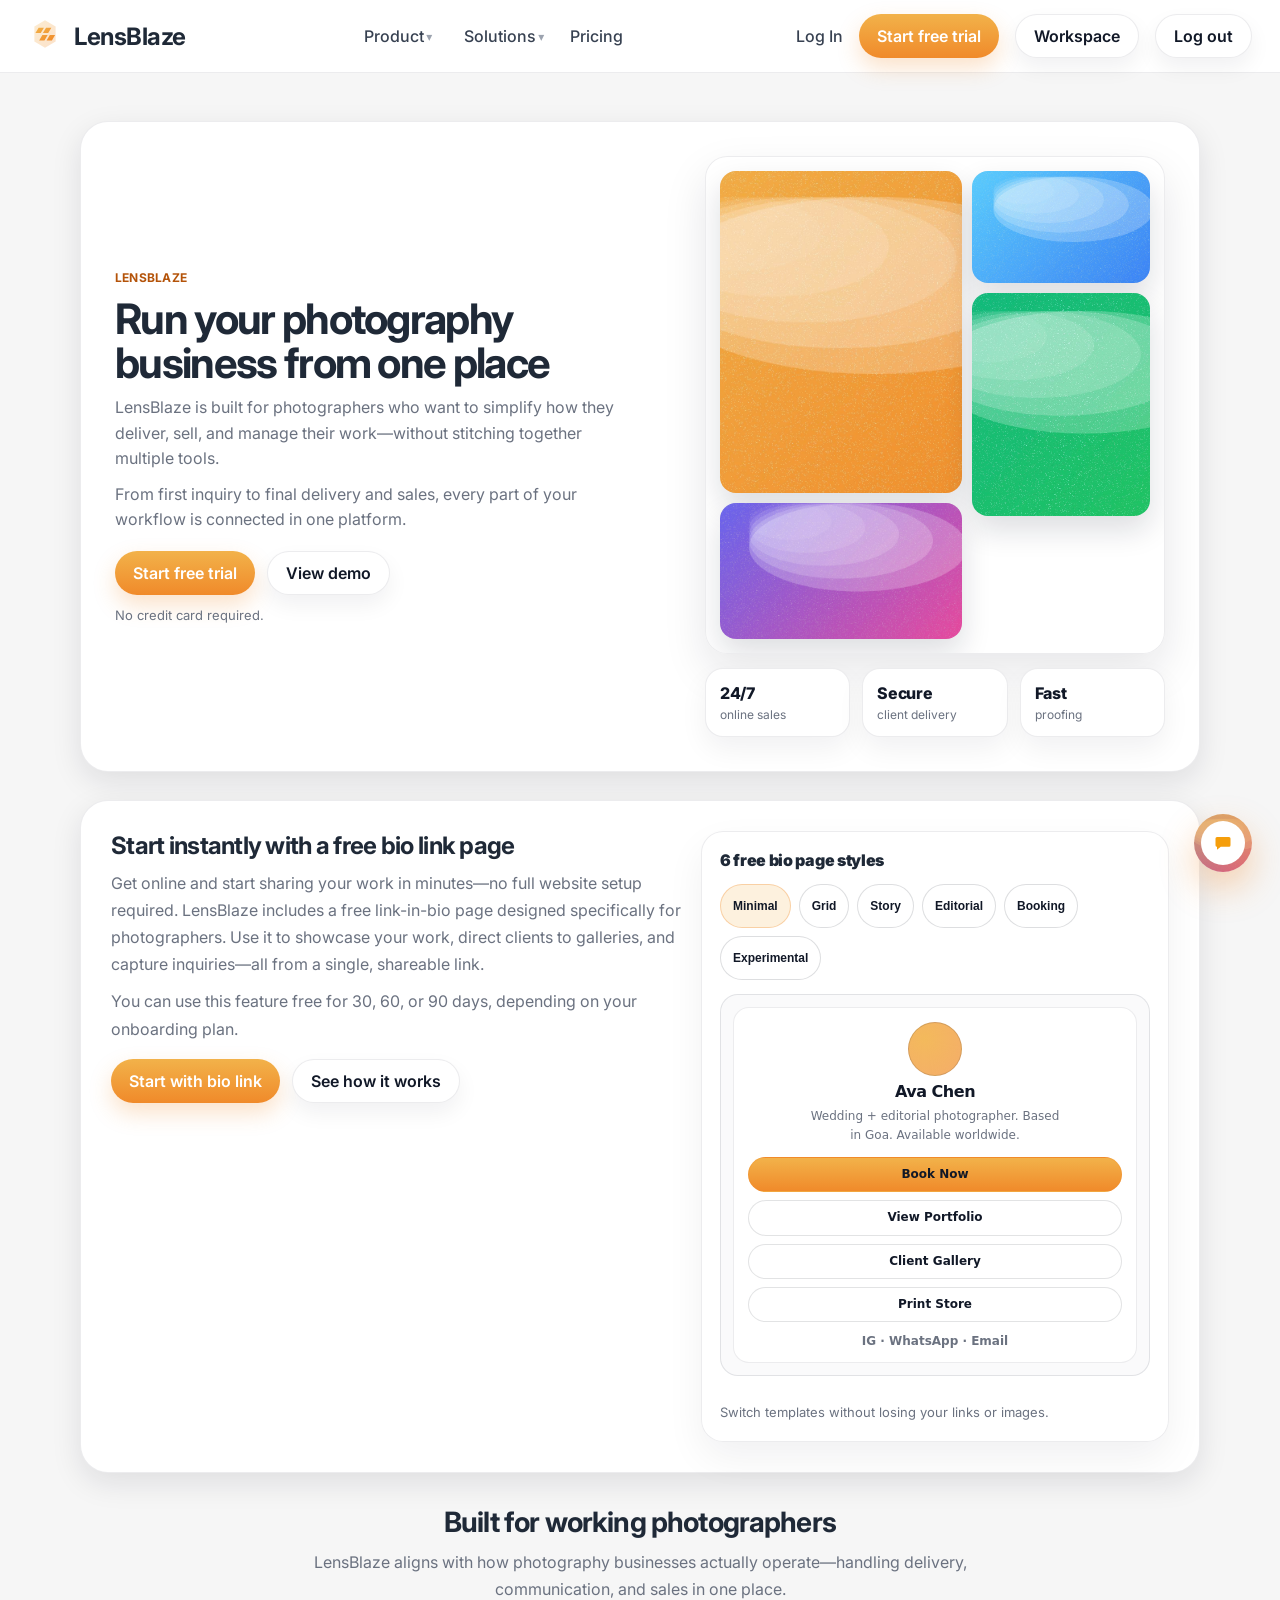
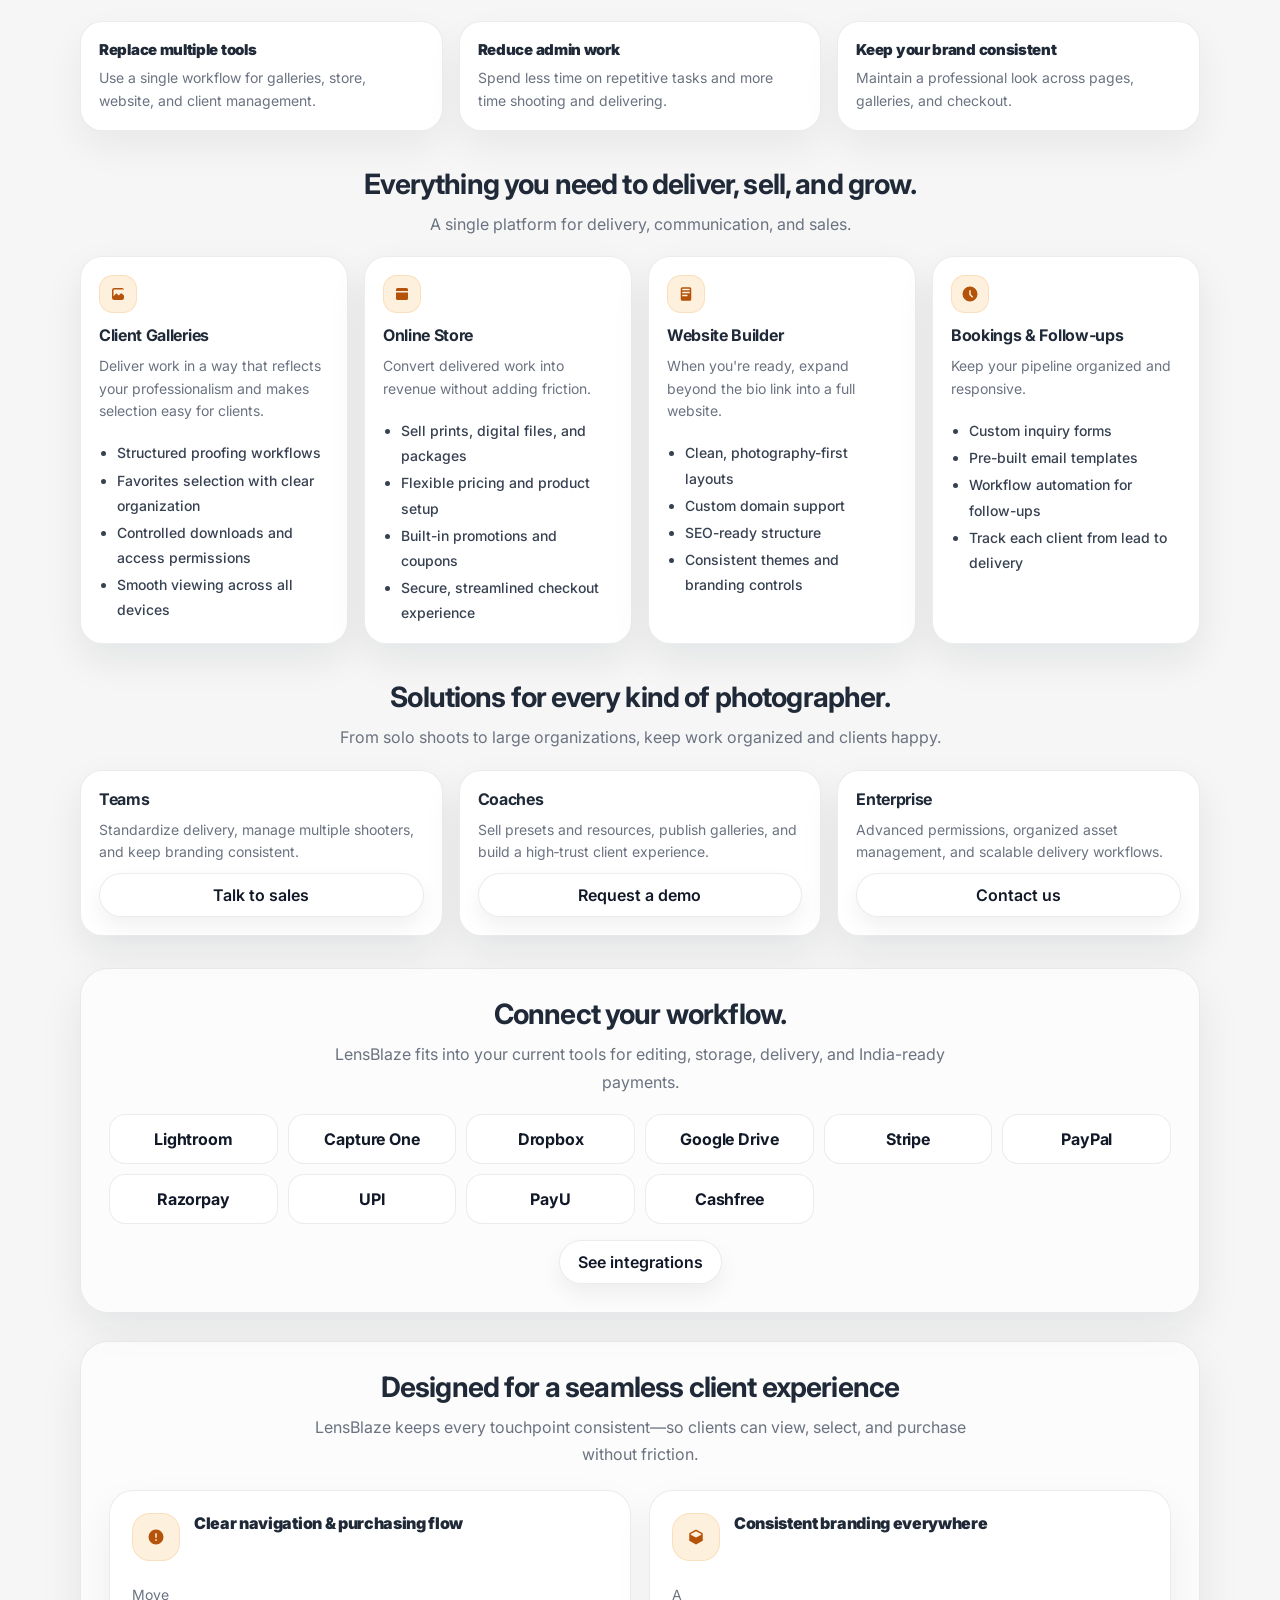
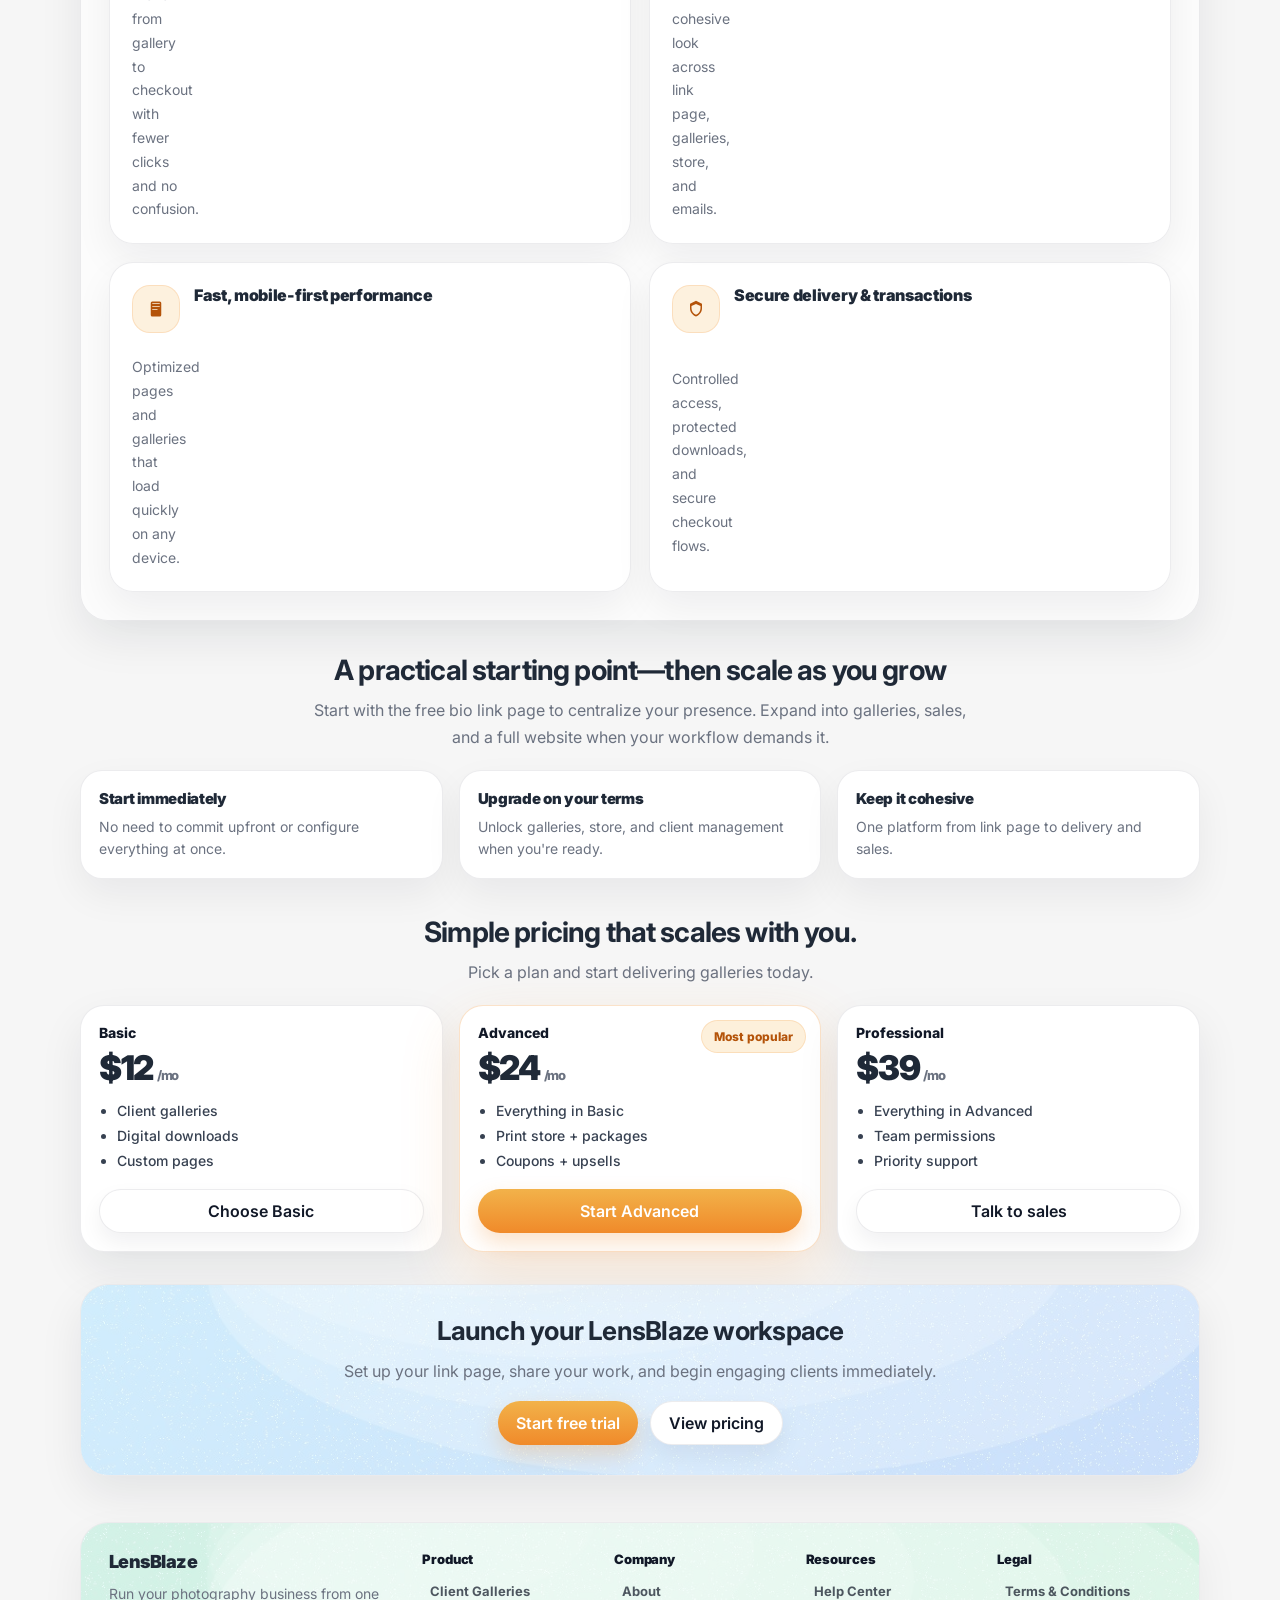
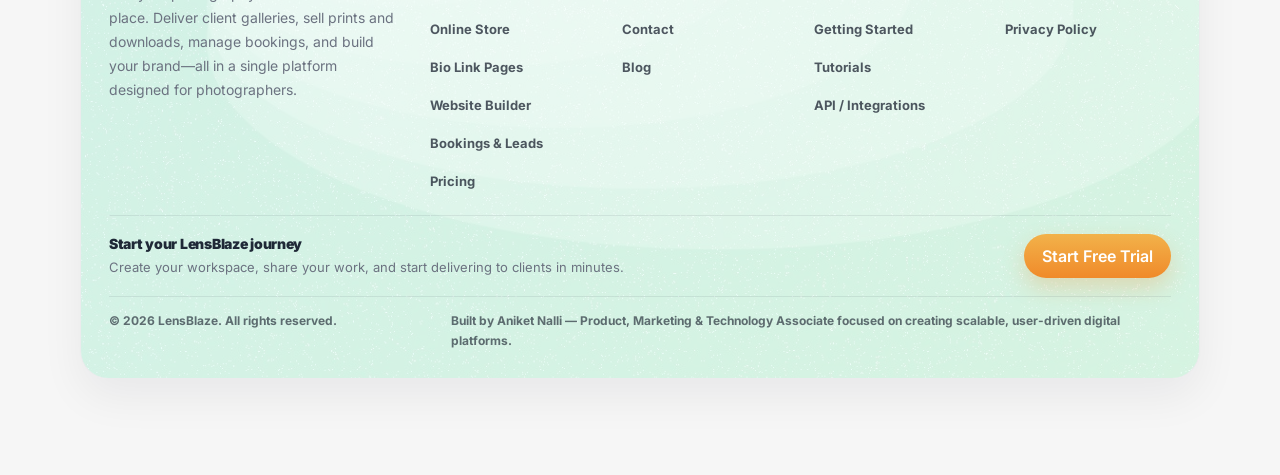
==== commit 684a230f: "feat: replace hero mockup with responsive image gallery - Use semantic <figure> and <figcaption> ele" ====
--- a/index.html
+++ b/index.html
@@ -102,19 +102,44 @@
               <div class="hero__fineprint">No credit card required.</div>
             </div>
 
-            <div class="hero__visual" aria-hidden="true">
-              <div class="hero__mock">
-                <div class="hero__mock-top">
-                  <div class="hero__dot"></div>
-                  <div class="hero__dot"></div>
-                  <div class="hero__dot"></div>
-                </div>
-                <div class="hero__mock-body">
-                  <div class="hero__thumb hero__thumb--one"></div>
-                  <div class="hero__thumb hero__thumb--two"></div>
-                  <div class="hero__thumb hero__thumb--three"></div>
-                  <div class="hero__thumb hero__thumb--four"></div>
-                </div>
+            <div class="hero__visual">
+              <div class="hero__gallery" aria-label="Featured photography images">
+                <figure class="hero__photo hero__photo--a">
+                  <img
+                    class="hero__img"
+                    src="./assets/photo-1.jpg"
+                    alt="Camera mounted on a tripod with a blurred background"
+                    decoding="async"
+                    fetchpriority="high"
+                  />
+                </figure>
+                <figure class="hero__photo hero__photo--b">
+                  <img
+                    class="hero__img"
+                    src="./assets/photo-2.jpg"
+                    alt="Camera gear arranged beside a laptop on a desk"
+                    loading="lazy"
+                    decoding="async"
+                  />
+                </figure>
+                <figure class="hero__photo hero__photo--c">
+                  <img
+                    class="hero__img"
+                    src="./assets/photo-3.jpg"
+                    alt="Hand holding a camera against the sky"
+                    loading="lazy"
+                    decoding="async"
+                  />
+                </figure>
+                <figure class="hero__photo hero__photo--d">
+                  <img
+                    class="hero__img"
+                    src="./assets/photo-4.jpg"
+                    alt="Camera mounted on a gimbal rig with a monitor"
+                    loading="lazy"
+                    decoding="async"
+                  />
+                </figure>
               </div>
               <div class="hero__stats">
                 <div class="stat">
@@ -142,6 +167,7 @@
             </div>
             <div class="workspace__head-actions">
               <a class="btn btn--secondary" href="#" id="workspace-view-public" target="_blank" rel="noopener">View public profile</a>
+              <button class="btn btn--secondary" type="button" data-modal="share">Share link</button>
               <button class="btn btn--primary" type="button" id="workspace-publish">Publish changes</button>
             </div>
           </header>
@@ -879,23 +905,23 @@
 
             <div class="footer__col" aria-label="Company links">
               <div class="footer__title">Company</div>
-              <a class="footer__link" href="#overview">About</a>
-              <a class="footer__link" href="#contact" data-modal="contact">Contact</a>
-              <a class="footer__link" href="#overview">Blog</a>
+              <a class="footer__link" href="./links.html#about-lensblaze">About</a>
+              <a class="footer__link" href="./index.html?modal=contact#contact">Contact</a>
+              <a class="footer__link" href="./links.html#blog">Blog</a>
             </div>
 
             <div class="footer__col" aria-label="Resources links">
               <div class="footer__title">Resources</div>
-              <a class="footer__link" href="#features">Help Center</a>
+              <a class="footer__link" href="./links.html#help-center">Help Center</a>
               <a class="footer__link" href="#workspace" data-auth-required="true" data-modal="auth">Getting Started</a>
-              <a class="footer__link" href="#features">Tutorials</a>
+              <a class="footer__link" href="./links.html#tutorials">Tutorials</a>
               <a class="footer__link" href="#integrations">API / Integrations</a>
             </div>
 
             <div class="footer__col" aria-label="Legal links">
               <div class="footer__title">Legal</div>
-              <a class="footer__link" href="#overview">Terms & Conditions</a>
-              <a class="footer__link" href="#overview">Privacy Policy</a>
+              <a class="footer__link" href="./links.html#terms">Terms & Conditions</a>
+              <a class="footer__link" href="./links.html#privacy">Privacy Policy</a>
             </div>
           </div>
 
@@ -906,7 +932,7 @@
                 Create your workspace, share your work, and start delivering to clients in minutes.
               </div>
             </div>
-            <a class="btn btn--primary" href="#signup" data-modal="signup">Start Free Trial</a>
+            <a class="btn btn--primary" href="./index.html?modal=signup#signup">Start Free Trial</a>
           </div>
 
           <div class="footer__bottom">
@@ -1009,7 +1035,7 @@
       </div>
     </div>
 
-    <div class="modal" id="modal-contact" hidden>
+    <div class="modal modal--support" id="modal-contact" hidden>
       <div class="modal__overlay" data-modal-close="contact" tabindex="-1"></div>
       <div class="modal__panel" role="dialog" aria-modal="true" aria-labelledby="contact-title">
         <div class="modal__head">
@@ -1082,7 +1108,7 @@
       </div>
     </div>
 
-    <div class="modal" id="modal-chatbot" hidden>
+    <div class="modal modal--support" id="modal-chatbot" hidden>
       <div class="modal__overlay" data-modal-close="chatbot" tabindex="-1"></div>
       <div class="modal__panel" role="dialog" aria-modal="true" aria-labelledby="chatbot-title">
         <div class="modal__head">
--- a/styles.css
+++ b/styles.css
@@ -115,6 +115,9 @@
   font-weight: 500;
   color: #374151;
   cursor: pointer;
+  display: inline-flex;
+  align-items: center;
+  min-height: 44px;
   padding: 10px 6px;
   border-radius: 10px;
 }
@@ -152,8 +155,10 @@
 }
 
 .nav__link {
-  display: block;
+  display: flex;
+  align-items: center;
   padding: 10px 10px;
+  min-height: 44px;
   border-radius: 10px;
   font-weight: 500;
   color: #374151;
@@ -372,8 +377,8 @@
   right: 10px;
   top: 50%;
   transform: translateY(-50%);
-  width: 38px;
-  height: 38px;
+  width: 44px;
+  height: 44px;
   border-radius: 12px;
   border: 1px solid rgba(17, 24, 39, 0.1);
   background: rgba(255, 255, 255, 0.7);
@@ -440,6 +445,7 @@
   width: 100%;
   border-radius: 14px;
   padding: 11px 12px;
+  min-height: 44px;
   border: 1px solid rgba(17, 24, 39, 0.12);
   background: rgba(255, 255, 255, 0.9);
   cursor: pointer;
@@ -470,6 +476,7 @@
   font-weight: 600;
   border-radius: 999px;
   padding: 12px 18px;
+  min-height: 44px;
   line-height: 1;
   white-space: nowrap;
 }
@@ -655,6 +662,58 @@
   gap: 14px;
 }
 
+.hero__gallery {
+  background: rgba(255, 255, 255, 0.92);
+  border: 1px solid rgba(17, 24, 39, 0.08);
+  border-radius: 22px;
+  overflow: hidden;
+  box-shadow: 0 18px 44px rgba(17, 24, 39, 0.1);
+  padding: 14px;
+  display: grid;
+  grid-template-columns: 1.15fr 0.85fr;
+  grid-template-areas:
+    "a b"
+    "a c"
+    "d c";
+  gap: 10px;
+}
+
+.hero__photo {
+  margin: 0;
+  border-radius: 16px;
+  overflow: hidden;
+  background: rgba(17, 24, 39, 0.08);
+  box-shadow: 0 14px 30px rgba(17, 24, 39, 0.14);
+}
+
+.hero__photo--a {
+  grid-area: a;
+  aspect-ratio: 3 / 4;
+}
+
+.hero__photo--b {
+  grid-area: b;
+  aspect-ratio: 16 / 10;
+}
+
+.hero__photo--c {
+  grid-area: c;
+  aspect-ratio: 4 / 5;
+}
+
+.hero__photo--d {
+  grid-area: d;
+  aspect-ratio: 16 / 9;
+}
+
+.hero__img {
+  width: 100%;
+  height: 100%;
+  display: block;
+  object-fit: cover;
+  object-position: center;
+}
+
 .hero__mock {
   background: linear-gradient(180deg, rgba(242, 178, 74, 0.18), rgba(240, 138, 42, 0.08));
   border: 1px solid rgba(17, 24, 39, 0.08);
@@ -687,26 +746,29 @@
 
 .hero__thumb {
   border-radius: 16px;
-  background-size: cover;
-  background-position: center;
+  width: 100%;
   height: 120px;
+  object-fit: cover;
+  object-position: center;
+  background-image: none;
+  background-color: rgba(17, 24, 39, 0.08);
   box-shadow: 0 14px 30px rgba(17, 24, 39, 0.14);
 }
 
 .hero__thumb--one {
-  background-image: url("./assets/photo-1.jpg");
+  background-image: none;
 }
 
 .hero__thumb--two {
-  background-image: url("./assets/photo-2.jpg");
+  background-image: none;
 }
 
 .hero__thumb--three {
-  background-image: url("./assets/photo-3.jpg");
+  background-image: none;
 }
 
 .hero__thumb--four {
-  background-image: url("./assets/photo-4.jpg");
+  background-image: none;
 }
 
 .hero__stats {
@@ -820,6 +882,7 @@
   border: 1px solid rgba(17, 24, 39, 0.1);
   background: rgba(255, 255, 255, 0.9);
   padding: 10px 12px;
+  min-height: 44px;
   border-radius: 14px;
   cursor: pointer;
   font: inherit;
@@ -914,6 +977,7 @@
   border: 1px solid rgba(17, 24, 39, 0.14);
   border-radius: 14px;
   padding: 12px 12px;
+  min-height: 44px;
   background: #fff;
   cursor: pointer;
   font-weight: 800;
@@ -932,7 +996,8 @@
   color: #111827;
   font-weight: 800;
   font-size: 12px;
-  padding: 8px 12px;
+  padding: 10px 14px;
+  min-height: 44px;
   border-radius: 999px;
   cursor: pointer;
 }
@@ -1003,8 +1068,8 @@
 }
 
 .ws-link__btn {
-  width: 36px;
-  height: 36px;
+  width: 44px;
+  height: 44px;
   border-radius: 12px;
   border: 1px solid rgba(17, 24, 39, 0.12);
   background: #fff;
@@ -1150,6 +1215,7 @@
   font-weight: 700;
   font-size: 12px;
   padding: 8px 12px;
+  min-height: 44px;
   border-radius: 999px;
   cursor: pointer;
   transition: transform 140ms ease, background 140ms ease, border-color 140ms ease;
@@ -1449,6 +1515,9 @@
 }
 
 @media (max-width: 520px) {
+  .hero__stats {
+    grid-template-columns: 1fr;
+  }
   .template-preview[data-template="grid"] .tp__grid {
     grid-template-columns: repeat(2, minmax(0, 1fr));
   }
@@ -1988,6 +2057,37 @@
 
 .anchor {
   scroll-margin-top: 92px;
+}
+
+.links-page .content {
+  display: grid;
+  gap: 18px;
+}
+
+.links-nav {
+  display: flex;
+  flex-wrap: wrap;
+  gap: 10px;
+  align-items: center;
+}
+
+.links-page .section__header {
+  text-align: left;
+  justify-items: start;
+}
+
+.links-page .section__title {
+  font-size: 28px;
+}
+
+.links-page .section__subtitle {
+  max-width: 88ch;
+}
+
+.links-page .section {
+  max-width: 1100px;
+  margin-left: auto;
+  margin-right: auto;
 }
 
 .solution-grid {
@@ -2134,13 +2234,17 @@
   z-index: 80;
   display: grid;
   place-items: center;
+  opacity: 0;
+  transition: opacity 260ms ease;
 }
 
 .modal__overlay {
   position: absolute;
   inset: 0;
   background: rgba(17, 24, 39, 0.55);
-  backdrop-filter: blur(4px);
+  backdrop-filter: blur(8px);
+  opacity: 0;
+  transition: opacity 260ms ease;
 }
 
 .modal__panel {
@@ -2151,8 +2255,66 @@
   border-radius: 22px;
   box-shadow: 0 28px 80px rgba(17, 24, 39, 0.28);
   padding: 16px;
-}
-
+  transform: translateY(10px) scale(0.98);
+  opacity: 0;
+  transition: transform 260ms ease, opacity 260ms ease, width 260ms ease, height 260ms ease;
+  max-height: calc(100vh - 28px);
+  overflow: auto;
+}
+
+.modal.is-open {
+  opacity: 1;
+}
+
+.modal.is-open .modal__overlay {
+  opacity: 1;
+}
+
+.modal.is-open .modal__panel {
+  opacity: 1;
+  transform: translateY(0) scale(1);
+}
+
+.modal--support .modal__panel {
+  width: var(--support-w, 50vw);
+  height: var(--support-h, 50vh);
+  max-width: calc(100vw - 28px);
+  max-height: calc(100vh - 28px);
+  min-width: 320px;
+  min-height: 320px;
+  display: flex;
+  flex-direction: column;
+}
+
+.modal--support .form {
+  flex: 1;
+  min-height: 0;
+  overflow: auto;
+  font-size: 14px;
+}
+
+@media (max-width: 767px) {
+  .modal--support .modal__panel {
+    width: 50vw;
+    height: 50vh;
+    min-width: 280px;
+    min-height: 260px;
+  }
+}
+
+@media (min-width: 768px) and (max-width: 1024px) {
+  .modal--support .modal__panel {
+    width: 50vw;
+    height: 50vh;
+  }
+}
+
+@media (min-width: 1025px) {
+  .modal--support .modal__panel {
+    width: 50vw;
+    height: 50vh;
+  }
+}
 .modal__head {
   display: flex;
   align-items: center;
@@ -2168,9 +2330,9 @@
 }
 
 .modal__close {
-  width: 40px;
-  height: 40px;
-  border-radius: 12px;
+  width: 44px;
+  height: 44px;
+  border-radius: 14px;
   border: 1px solid var(--line);
   background: #fff;
   cursor: pointer;
@@ -2374,8 +2536,8 @@
 }
 
 .chat__bubble {
-  width: 40px;
-  height: 40px;
+  width: 44px;
+  height: 44px;
   background: #fff;
   border-radius: 999px;
   display: grid;
@@ -2493,6 +2655,18 @@
     grid-template-columns: 1fr;
     padding: 22px;
   }
+  .hero__gallery {
+    grid-template-columns: 1fr;
+    grid-template-areas:
+      "a"
+      "b"
+      "c"
+      "d";
+  }
+  .hero__photo--a,
+  .hero__photo--c {
+    aspect-ratio: 16 / 10;
+  }
   .hero__title {
     font-size: 34px;
   }
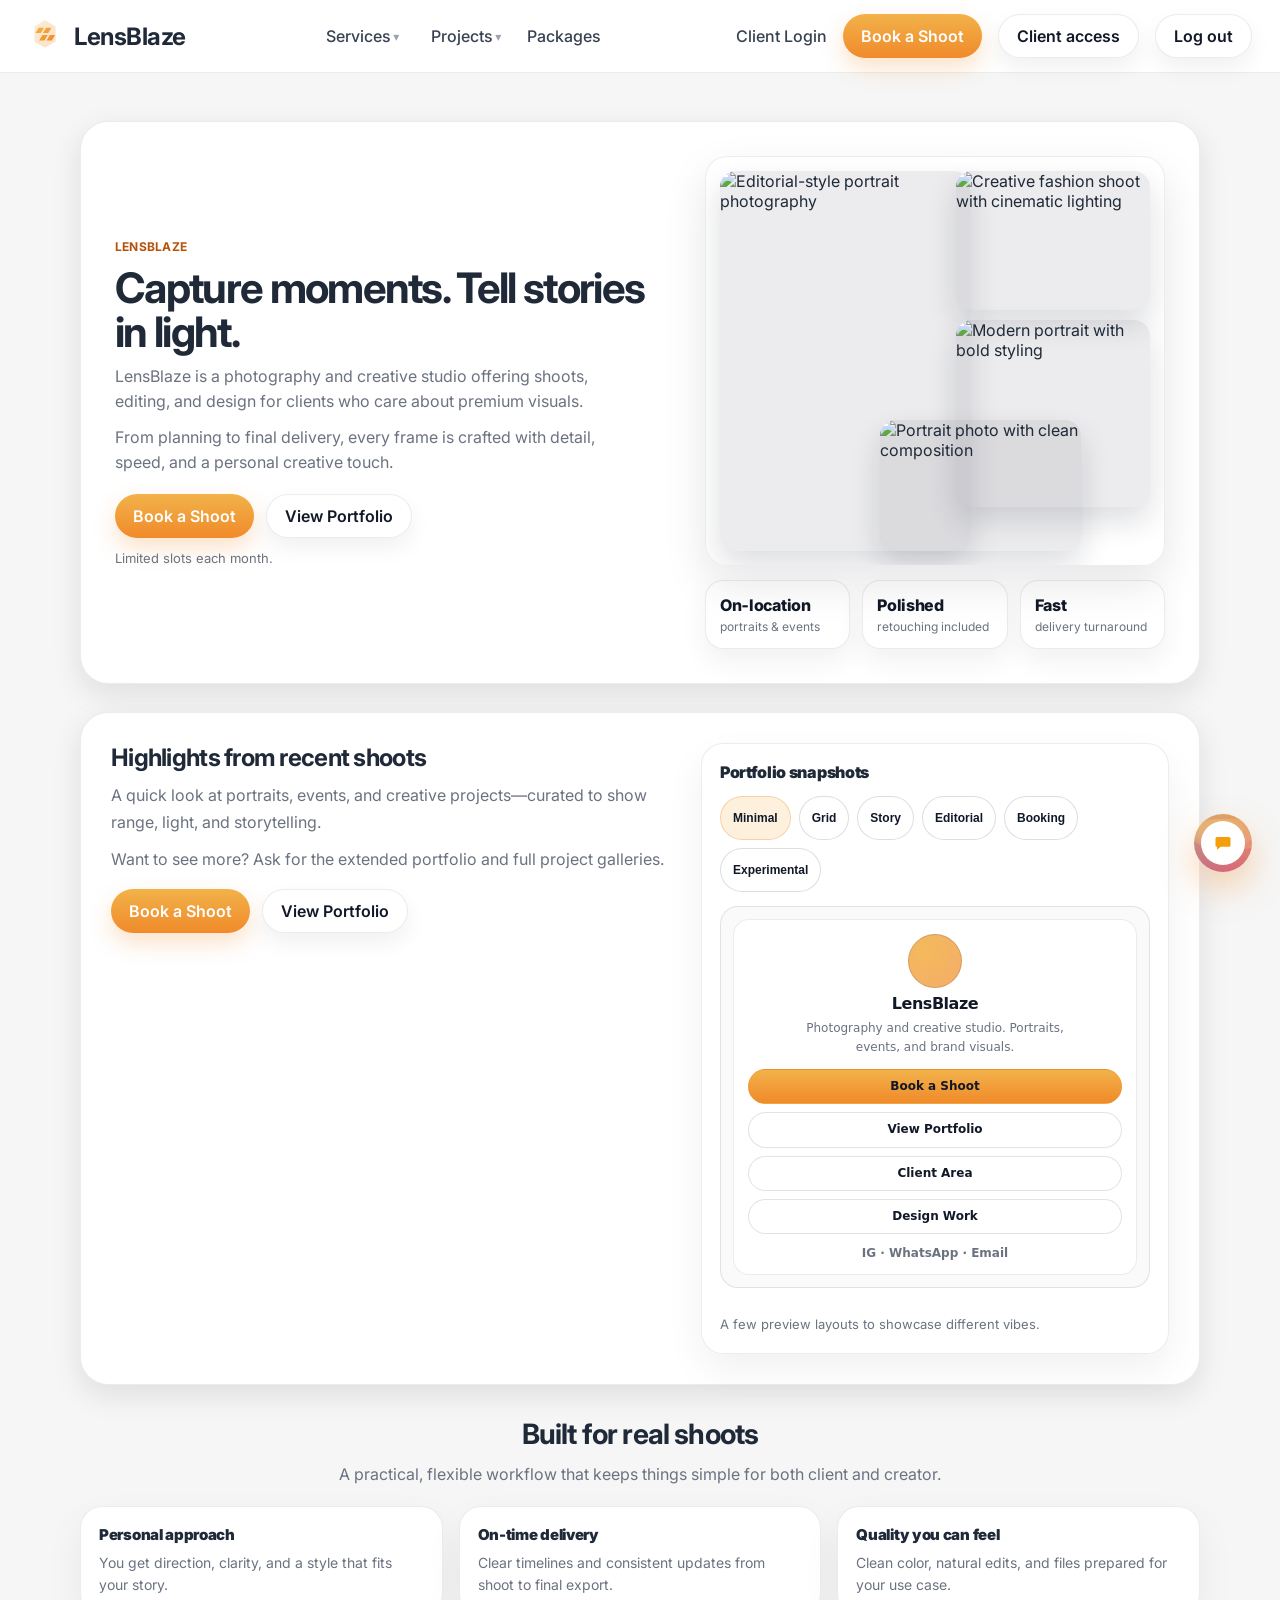
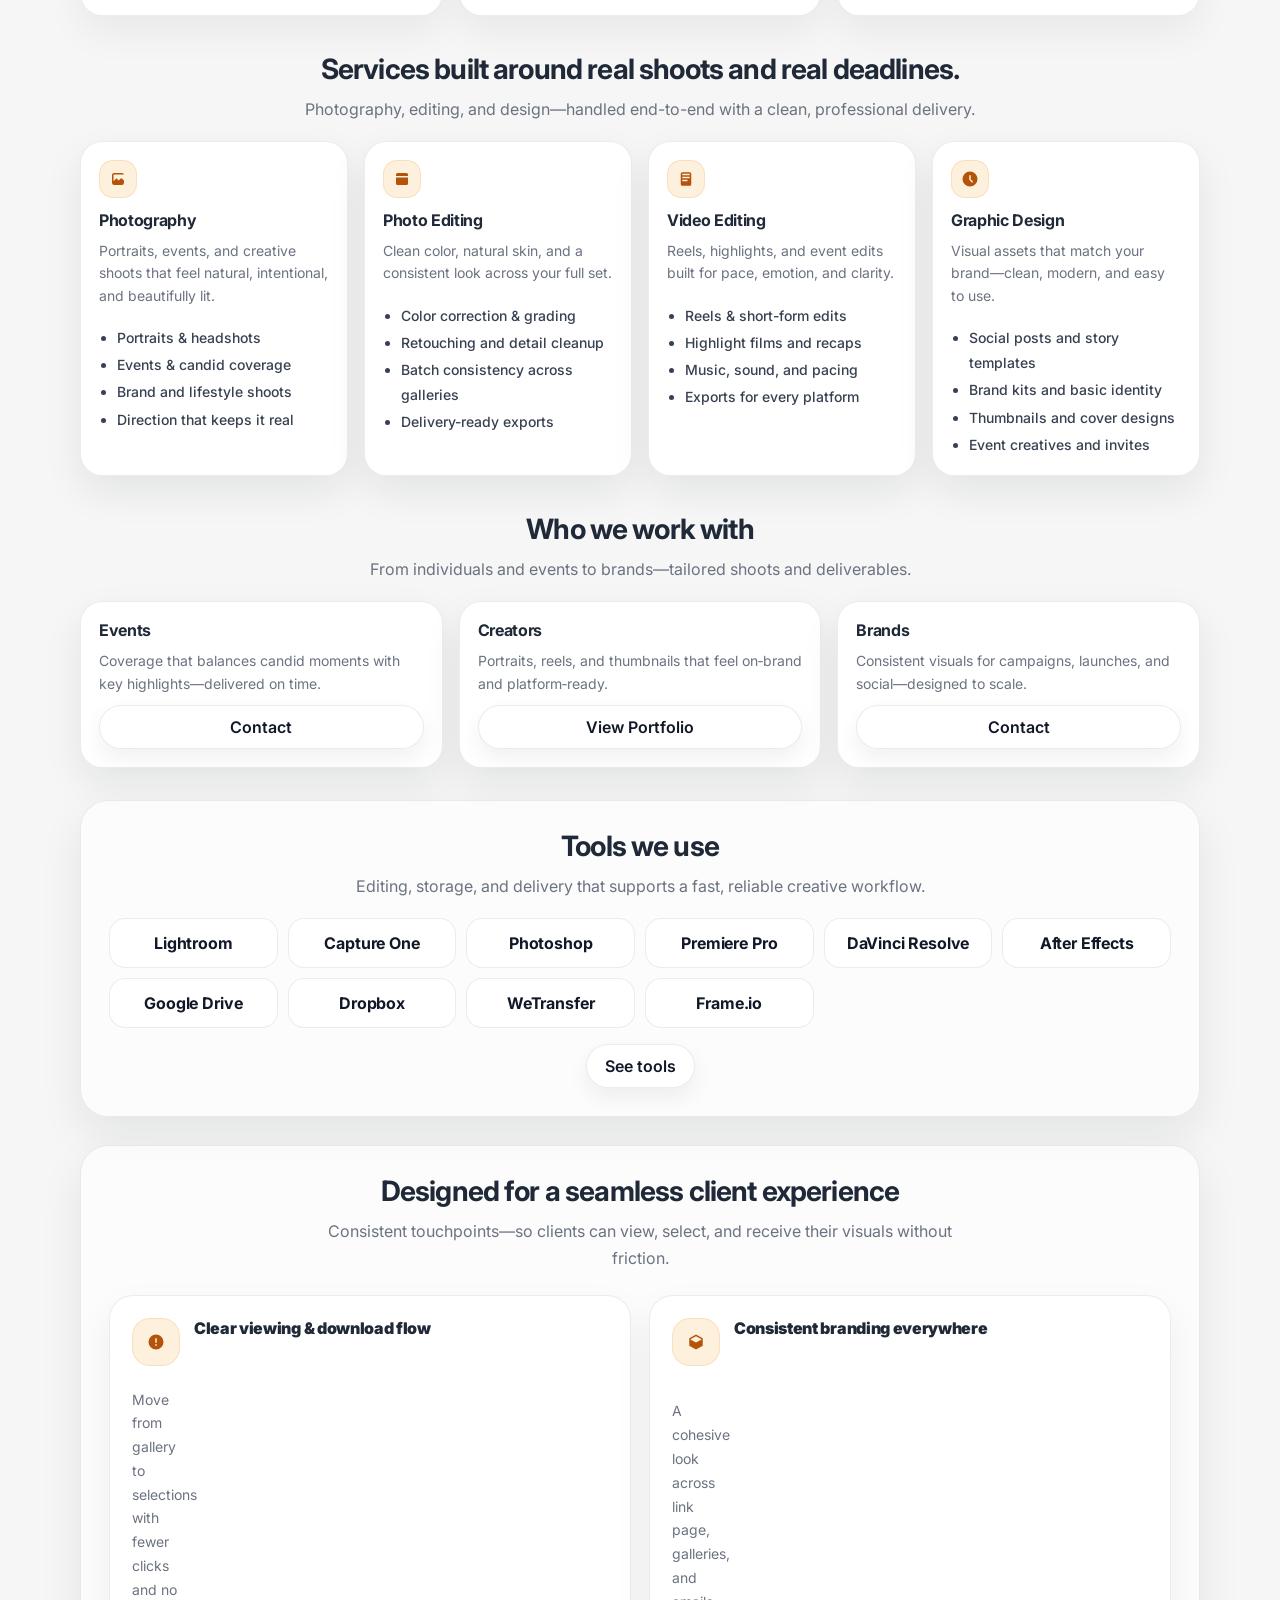
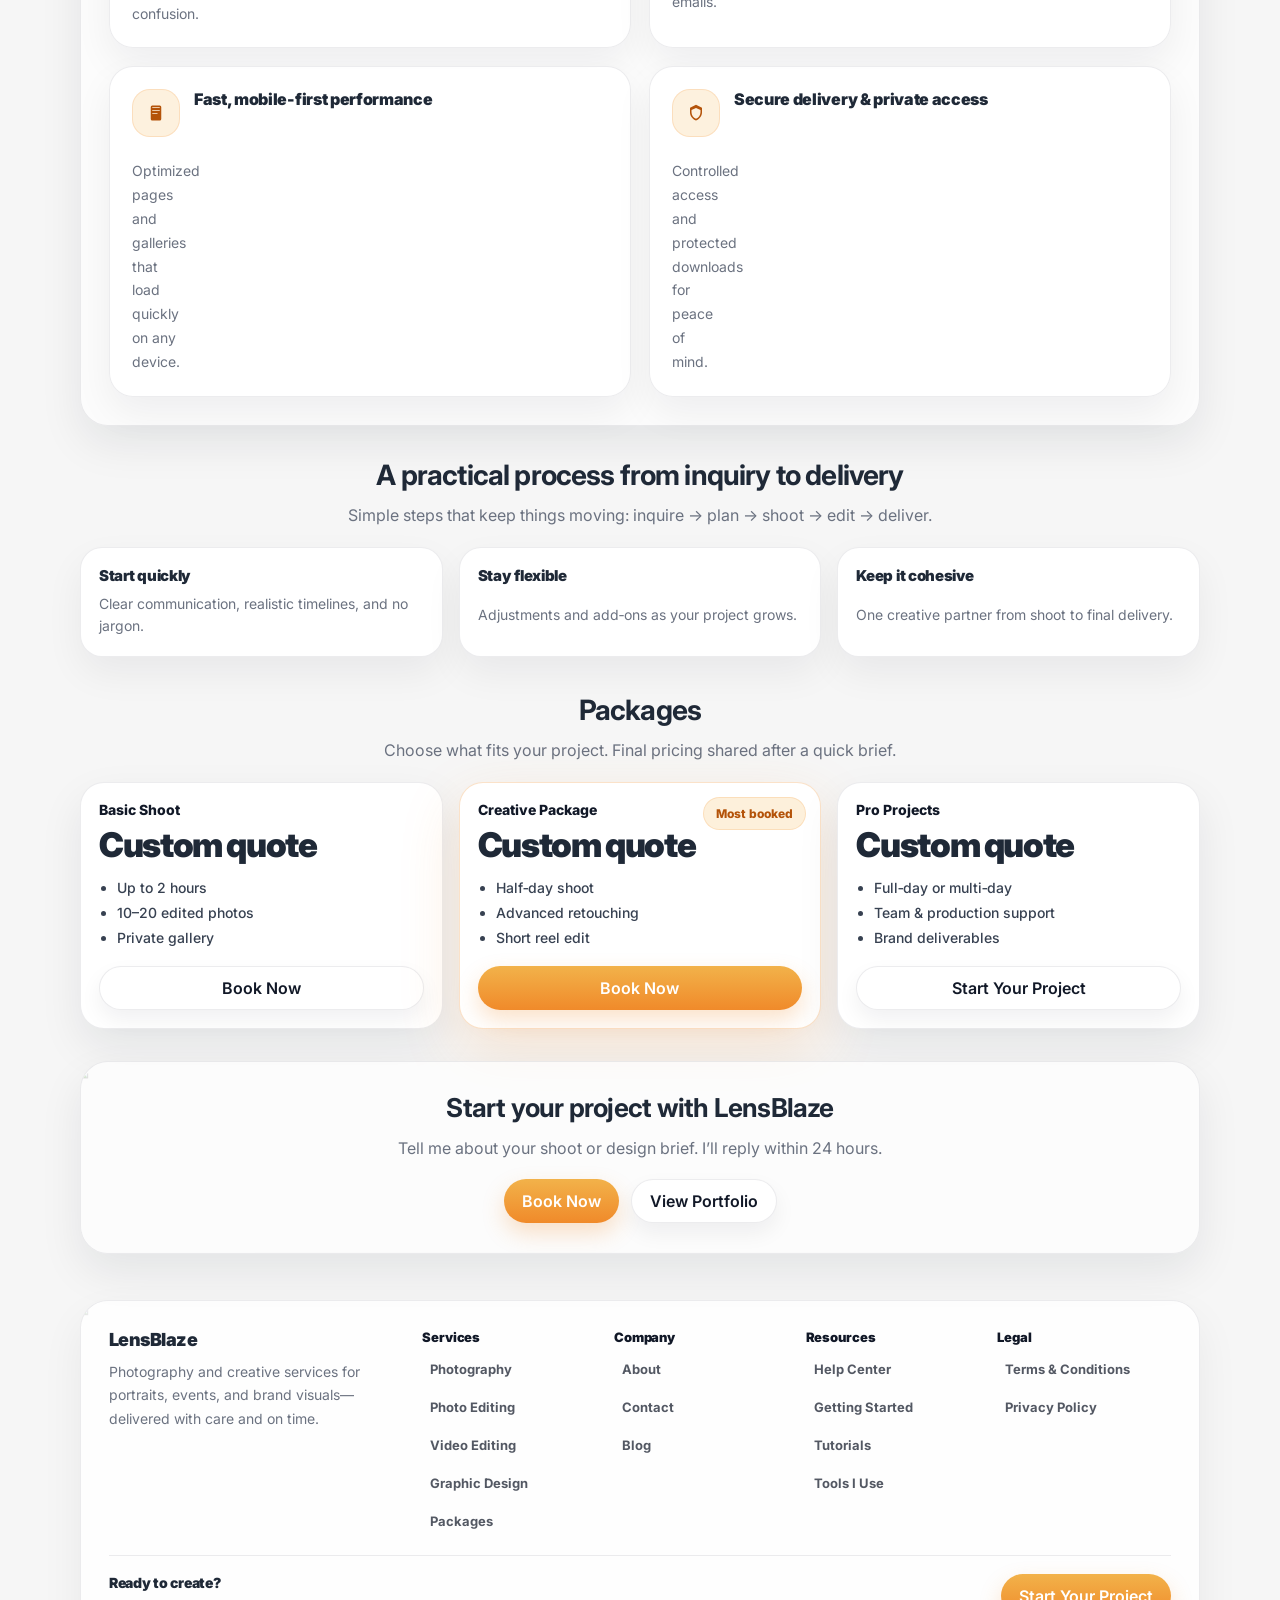
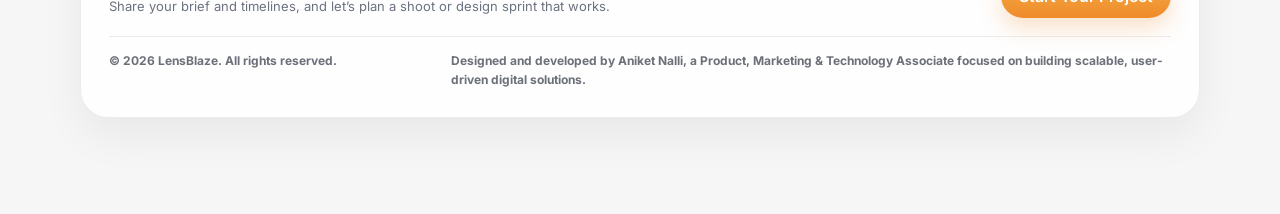
==== commit 91688353: "feat: rebrand login and workspace for client-facing perspective Update page titles, headings, and UI" ====
--- a/index.html
+++ b/index.html
@@ -29,41 +29,42 @@
               />
             </svg>
           </span>
-          <span class="brand__name">LensBlaze</span>
+          <span class="brand__name brand__name--full">LensBlaze</span>
+          <span class="brand__name brand__name--short" aria-hidden="true">LB</span>
         </a>
 
         <nav class="nav" aria-label="Primary">
           <div class="nav__item nav__dropdown">
             <button class="nav__trigger" type="button" aria-expanded="false">
-              Product <span class="nav__chev" aria-hidden="true">▾</span>
+              Services <span class="nav__chev" aria-hidden="true">▾</span>
             </button>
-            <div class="nav__menu" role="menu" aria-label="Product">
+            <div class="nav__menu" role="menu" aria-label="Services">
               <a class="nav__link" href="#overview" role="menuitem">Overview</a>
-              <a class="nav__link" href="#workspace" role="menuitem" data-auth-show="in">Workspace</a>
-              <a class="nav__link" href="#bio" role="menuitem">Bio link page</a>
-              <a class="nav__link" href="#features" role="menuitem">Features</a>
-              <a class="nav__link" href="#integrations" role="menuitem">Integrations</a>
+              <a class="nav__link" href="#workspace" role="menuitem" data-auth-show="in">Client access</a>
+              <a class="nav__link" href="#bio" role="menuitem">Highlights</a>
+              <a class="nav__link" href="#features" role="menuitem">Services</a>
+              <a class="nav__link" href="#integrations" role="menuitem">Tools</a>
             </div>
           </div>
 
           <div class="nav__item nav__dropdown">
             <button class="nav__trigger" type="button" aria-expanded="false">
-              Solutions <span class="nav__chev" aria-hidden="true">▾</span>
+              Projects <span class="nav__chev" aria-hidden="true">▾</span>
             </button>
-            <div class="nav__menu" role="menu" aria-label="Solutions">
-              <a class="nav__link" href="#solutions-teams" role="menuitem">Teams</a>
-              <a class="nav__link" href="#solutions-coaches" role="menuitem">Coaches</a>
-              <a class="nav__link" href="#solutions-enterprise" role="menuitem">Enterprise</a>
-            </div>
-          </div>
-
-          <a class="nav__plain" href="#pricing">Pricing</a>
+            <div class="nav__menu" role="menu" aria-label="Projects">
+              <a class="nav__link" href="#solutions-teams" role="menuitem">Events</a>
+              <a class="nav__link" href="#solutions-coaches" role="menuitem">Creators</a>
+              <a class="nav__link" href="#solutions-enterprise" role="menuitem">Brands</a>
+            </div>
+          </div>
+
+          <a class="nav__plain" href="#pricing">Packages</a>
         </nav>
 
         <div class="topbar__actions">
-          <a class="topbar__login" href="./login.html" data-auth-show="out">Log In</a>
-          <a class="btn btn--primary" href="#signup" data-modal="signup" data-auth-show="out">Start free trial</a>
-          <a class="btn btn--secondary" href="#workspace" data-auth-show="in">Workspace</a>
+          <a class="topbar__login" href="./login.html" data-auth-show="out">Client Login</a>
+          <a class="btn btn--primary" href="#signup" data-modal="signup" data-auth-show="out">Book a Shoot</a>
+          <a class="btn btn--secondary" href="#workspace" data-auth-show="in">Client access</a>
           <div class="nav__dropdown nav__dropdown--profile" data-auth-show="in">
             <button class="nav__trigger nav__trigger--profile" type="button" aria-expanded="false" id="nav-profile-trigger">
               <span class="nav__avatar" id="nav-avatar" aria-hidden="true"></span>
@@ -71,8 +72,8 @@
               <span class="nav__chev" aria-hidden="true">▾</span>
             </button>
             <div class="nav__menu nav__menu--right" role="menu" aria-label="Profile">
-              <a class="nav__link" href="#workspace" role="menuitem" id="nav-profile-view">View profile</a>
-              <button class="nav__link nav__link--btn" type="button" role="menuitem" id="nav-profile-settings">Settings</button>
+              <a class="nav__link" href="#workspace" role="menuitem" id="nav-profile-view">View details</a>
+              <button class="nav__link nav__link--btn" type="button" role="menuitem" id="nav-profile-settings">Preferences</button>
               <button class="nav__link nav__link--btn" type="button" role="menuitem" id="nav-profile-logout">Log out</button>
             </div>
           </div>
@@ -87,19 +88,19 @@
           <div class="hero__inner">
             <div class="hero__copy">
               <div class="hero__eyebrow">LensBlaze</div>
-              <h1 class="hero__title">Run your photography business from one place</h1>
+              <h1 class="hero__title">Capture moments. Tell stories in light.</h1>
               <p class="hero__lead">
-                LensBlaze is built for photographers who want to simplify how they deliver, sell, and manage their
-                work—without stitching together multiple tools.
+                LensBlaze is a photography and creative studio offering shoots, editing, and design for clients who care about
+                premium visuals.
               </p>
               <p class="hero__lead hero__lead--secondary">
-                From first inquiry to final delivery and sales, every part of your workflow is connected in one platform.
+                From planning to final delivery, every frame is crafted with detail, speed, and a personal creative touch.
               </p>
               <div class="hero__actions">
-                <a class="btn btn--primary" href="#signup" data-modal="signup">Start free trial</a>
-                <a class="btn btn--secondary" href="#demo" data-modal="demo">View demo</a>
-              </div>
-              <div class="hero__fineprint">No credit card required.</div>
+                <a class="btn btn--primary" href="#signup" data-modal="signup">Book a Shoot</a>
+                <a class="btn btn--secondary" href="#demo" data-modal="demo">View Portfolio</a>
+              </div>
+              <div class="hero__fineprint">Limited slots each month.</div>
             </div>
 
             <div class="hero__visual">
@@ -107,8 +108,8 @@
                 <figure class="hero__photo hero__photo--a">
                   <img
                     class="hero__img"
-                    src="./assets/photo-1.jpg"
-                    alt="Camera mounted on a tripod with a blurred background"
+                    src="https://ik.imagekit.io/ikmedia/docs_images/examples/example_fashion_1.jpg"
+                    alt="Editorial-style portrait photography"
                     decoding="async"
                     fetchpriority="high"
                   />
@@ -116,8 +117,8 @@
                 <figure class="hero__photo hero__photo--b">
                   <img
                     class="hero__img"
-                    src="./assets/photo-2.jpg"
-                    alt="Camera gear arranged beside a laptop on a desk"
+                    src="https://ik.imagekit.io/ikmedia/docs_images/examples/example_fashion_2.jpg"
+                    alt="Creative fashion shoot with cinematic lighting"
                     loading="lazy"
                     decoding="async"
                   />
@@ -125,8 +126,8 @@
                 <figure class="hero__photo hero__photo--c">
                   <img
                     class="hero__img"
-                    src="./assets/photo-3.jpg"
-                    alt="Hand holding a camera against the sky"
+                    src="https://ik.imagekit.io/ikmedia/docs_images/examples/example_fashion_3.jpg"
+                    alt="Modern portrait with bold styling"
                     loading="lazy"
                     decoding="async"
                   />
@@ -134,8 +135,8 @@
                 <figure class="hero__photo hero__photo--d">
                   <img
                     class="hero__img"
-                    src="./assets/photo-4.jpg"
-                    alt="Camera mounted on a gimbal rig with a monitor"
+                    src="https://ik.imagekit.io/ikmedia/docs_images/examples/example_portrait_1.jpg"
+                    alt="Portrait photo with clean composition"
                     loading="lazy"
                     decoding="async"
                   />
@@ -143,87 +144,87 @@
               </div>
               <div class="hero__stats">
                 <div class="stat">
-                  <div class="stat__value">24/7</div>
-                  <div class="stat__label">online sales</div>
+                  <div class="stat__value">On‑location</div>
+                  <div class="stat__label">portraits & events</div>
                 </div>
                 <div class="stat">
-                  <div class="stat__value">Secure</div>
-                  <div class="stat__label">client delivery</div>
+                  <div class="stat__value">Polished</div>
+                  <div class="stat__label">retouching included</div>
                 </div>
                 <div class="stat">
                   <div class="stat__value">Fast</div>
-                  <div class="stat__label">proofing</div>
+                  <div class="stat__label">delivery turnaround</div>
                 </div>
               </div>
             </div>
           </div>
         </section>
 
-        <section id="workspace" class="workspace anchor" aria-label="Workspace" hidden data-auth-show="in">
+        <section id="workspace" class="workspace anchor" aria-label="Client Area" hidden data-auth-show="in">
           <header class="workspace__head">
             <div class="workspace__head-copy">
-              <h2 class="workspace__title">Your LensBlaze workspace</h2>
-              <p class="workspace__subtitle">Customize your bio page, keep branding consistent, and control client flow.</p>
+              <h2 class="workspace__title">Your LensBlaze client area</h2>
+              <p class="workspace__subtitle">Share details, references, and delivery preferences for your project.</p>
             </div>
             <div class="workspace__head-actions">
-              <a class="btn btn--secondary" href="#" id="workspace-view-public" target="_blank" rel="noopener">View public profile</a>
-              <button class="btn btn--secondary" type="button" data-modal="share">Share link</button>
-              <button class="btn btn--primary" type="button" id="workspace-publish">Publish changes</button>
+              <a class="btn btn--secondary" href="#" id="workspace-view-public" target="_blank" rel="noopener">View portfolio</a>
+              <button class="btn btn--secondary" type="button" data-modal="share">Share gallery</button>
+              <button class="btn btn--primary" type="button" id="workspace-publish">Confirm details</button>
             </div>
           </header>
 
           <div class="workspace__layout">
-            <aside class="workspace__nav" aria-label="Workspace navigation">
-              <button class="ws-nav__item is-active" type="button" data-ws-panel="profile">Profile</button>
-              <button class="ws-nav__item" type="button" data-ws-panel="account">Account</button>
-              <button class="ws-nav__item" type="button" data-ws-panel="branding">Branding</button>
-              <button class="ws-nav__item" type="button" data-ws-panel="bio">Bio page</button>
-              <button class="ws-nav__item" type="button" data-ws-panel="links">Links</button>
-              <button class="ws-nav__item" type="button" data-ws-panel="galleries">Galleries</button>
-              <button class="ws-nav__item" type="button" data-ws-panel="store">Store</button>
-              <button class="ws-nav__item" type="button" data-ws-panel="bookings">Bookings</button>
-              <button class="ws-nav__item" type="button" data-ws-panel="notifications">Notifications</button>
-              <button class="ws-nav__item" type="button" data-ws-panel="security">Security</button>
-              <button class="ws-nav__item" type="button" data-ws-panel="billing">Billing</button>
-              <button class="ws-nav__item" type="button" data-ws-panel="integrations">Integrations</button>
-              <button class="ws-nav__item" type="button" data-ws-panel="data">Data</button>
+            <aside class="workspace__nav" aria-label="Client area navigation">
+              <button class="ws-nav__item is-active" type="button" data-ws-panel="profile">Project</button>
+              <button class="ws-nav__item" type="button" data-ws-panel="account">Contact</button>
+              <button class="ws-nav__item" type="button" data-ws-panel="branding">Mood</button>
+              <button class="ws-nav__item" type="button" data-ws-panel="bio">Highlights</button>
+              <button class="ws-nav__item" type="button" data-ws-panel="links">References</button>
+              <button class="ws-nav__item" type="button" data-ws-panel="galleries">Gallery</button>
+              <button class="ws-nav__item" type="button" data-ws-panel="store">Deliverables</button>
+              <button class="ws-nav__item" type="button" data-ws-panel="bookings">Schedule</button>
+              <button class="ws-nav__item" type="button" data-ws-panel="notifications">Updates</button>
+              <button class="ws-nav__item" type="button" data-ws-panel="security">Access</button>
+              <button class="ws-nav__item" type="button" data-ws-panel="billing">Invoice</button>
+              <button class="ws-nav__item" type="button" data-ws-panel="integrations">Tools</button>
+              <button class="ws-nav__item" type="button" data-ws-panel="data">Archive</button>
             </aside>
 
             <div class="workspace__main">
               <section class="ws-panel is-active" data-ws-panel="profile" aria-label="Profile overview">
-                <div class="ws-panel__title">Profile Overview</div>
+                <div class="ws-panel__title">Project Overview</div>
                 <div class="ws-grid">
                   <label class="ws-field">
-                    <div class="ws-field__label">Full name / Studio name</div>
-                    <input class="ws-field__input" type="text" id="ws-name" placeholder="e.g., Ava Chen Studio" />
-                  </label>
-                  <label class="ws-field">
-                    <div class="ws-field__label">Username / handle</div>
-                    <input class="ws-field__input" type="text" id="ws-handle" placeholder="e.g., avachen" />
-                    <div class="ws-field__hint">Used for your bio link URL.</div>
+                    <div class="ws-field__label">Name / project name</div>
+                    <input class="ws-field__input" type="text" id="ws-name" placeholder="e.g., Aanya Birthday Shoot" />
+                  </label>
+                  <label class="ws-field">
+                    <div class="ws-field__label">Handle (optional)</div>
+                    <input class="ws-field__input" type="text" id="ws-handle" placeholder="e.g., yourinstagram" />
+                    <div class="ws-field__hint">Used for your shared link and contact context.</div>
                   </label>
                   <label class="ws-field ws-field--full">
-                    <div class="ws-field__label">Short bio / tagline</div>
-                    <textarea class="ws-field__input ws-field__textarea" id="ws-bio" rows="3" placeholder="What do you shoot?"></textarea>
+                    <div class="ws-field__label">Brief</div>
+                    <textarea class="ws-field__input ws-field__textarea" id="ws-bio" rows="3" placeholder="Tell me what you need and the vibe you’re going for."></textarea>
                   </label>
                   <label class="ws-field">
                     <div class="ws-field__label">Location (optional)</div>
                     <input class="ws-field__input" type="text" id="ws-location" placeholder="e.g., Goa, India" />
                   </label>
                   <label class="ws-field">
-                    <div class="ws-field__label">Website / domain (optional)</div>
-                    <input class="ws-field__input" type="url" id="ws-website" placeholder="https://yourstudio.com" />
+                    <div class="ws-field__label">Reference link (optional)</div>
+                    <input class="ws-field__input" type="url" id="ws-website" placeholder="https://..." />
                   </label>
                 </div>
               </section>
 
               <section class="ws-panel" data-ws-panel="account" aria-label="Account information">
-                <div class="ws-panel__title">Account Information</div>
+                <div class="ws-panel__title">Contact Information</div>
                 <div class="ws-grid">
                   <label class="ws-field">
                     <div class="ws-field__label">Email</div>
                     <input class="ws-field__input" type="email" id="ws-email" placeholder="you@example.com" />
-                    <div class="ws-field__hint">Changing email should require verification (handled server-side).</div>
+                    <div class="ws-field__hint">Used for confirmations and delivery updates.</div>
                   </label>
                   <label class="ws-field">
                     <div class="ws-field__label">Phone (optional)</div>
@@ -232,7 +233,7 @@
                   <div class="ws-field ws-field--full">
                     <div class="ws-field__label">Google accounts for login</div>
                     <div class="ws-links" id="ws-google-accounts" role="list"></div>
-                    <div class="ws-field__hint">Used by “Continue with Google”. Must be a Gmail/Googlemail address.</div>
+                    <div class="ws-field__hint">Optional convenience for client access.</div>
                   </div>
                   <div class="ws-field ws-field--full">
                     <div class="ws-field__label">Add Google account</div>
@@ -245,13 +246,13 @@
                     </div>
                   </div>
                   <label class="ws-field">
-                    <div class="ws-field__label">Account type</div>
-                    <input class="ws-field__input" type="text" id="ws-plan" value="Trial" disabled />
-                    <div class="ws-field__hint">Read-only in UI. Controlled by your billing system.</div>
-                  </label>
-                  <label class="ws-field">
-                    <div class="ws-field__label">Plan validity</div>
-                    <input class="ws-field__input" type="text" id="ws-validity" value="30 days" disabled />
+                    <div class="ws-field__label">Project status</div>
+                    <input class="ws-field__input" type="text" id="ws-plan" value="Active" disabled />
+                    <div class="ws-field__hint">Updated when a shoot is booked and confirmed.</div>
+                  </label>
+                  <label class="ws-field">
+                    <div class="ws-field__label">Delivery timeline</div>
+                    <input class="ws-field__input" type="text" id="ws-validity" value="Shared on confirmation" disabled />
                   </label>
                 </div>
               </section>
@@ -347,22 +348,22 @@
 
               <section class="ws-panel" data-ws-panel="galleries" aria-label="Portfolio and galleries">
                 <div class="ws-panel__title">Portfolio & Galleries</div>
-                <div class="ws-empty">Coming next: gallery uploads, visibility controls, and client proofing workflows.</div>
-              </section>
-
-              <section class="ws-panel" data-ws-panel="store" aria-label="Store and pricing">
-                <div class="ws-panel__title">Store & Pricing</div>
-                <div class="ws-empty">Coming next: prints, digital downloads, packages, coupons, and secure checkout.</div>
-              </section>
-
-              <section class="ws-panel" data-ws-panel="bookings" aria-label="Bookings and leads">
-                <div class="ws-panel__title">Bookings & Leads</div>
-                <div class="ws-empty">Coming next: inquiry forms, lead pipeline (new/contacted/booked/completed), and email templates.</div>
+                <div class="ws-empty">Coming next: curated galleries for your project and selections.</div>
+              </section>
+
+              <section class="ws-panel" data-ws-panel="store" aria-label="Deliverables">
+                <div class="ws-panel__title">Deliverables</div>
+                <div class="ws-empty">Coming next: final exports, formats, and delivery links in one place.</div>
+              </section>
+
+              <section class="ws-panel" data-ws-panel="bookings" aria-label="Schedule">
+                <div class="ws-panel__title">Schedule</div>
+                <div class="ws-empty">Coming next: availability, shoot timing, and reschedule flow.</div>
               </section>
 
               <section class="ws-panel" data-ws-panel="notifications" aria-label="Notifications and email settings">
-                <div class="ws-panel__title">Notifications & Email</div>
-                <div class="ws-empty">Coming next: toggles for inquiry alerts, gallery views, purchases, and system notifications.</div>
+                <div class="ws-panel__title">Updates</div>
+                <div class="ws-empty">Coming next: delivery updates, revision notes, and reminders.</div>
               </section>
 
               <section class="ws-panel" data-ws-panel="security" aria-label="Security settings">
@@ -373,18 +374,18 @@
               </section>
 
               <section class="ws-panel" data-ws-panel="billing" aria-label="Subscription and billing">
-                <div class="ws-panel__title">Subscription & Billing</div>
-                <div class="ws-empty">Coming next: upgrade/downgrade, trial status, invoices, and billing history.</div>
+                <div class="ws-panel__title">Invoice</div>
+                <div class="ws-empty">Coming next: invoices and payment receipts for your project.</div>
               </section>
 
               <section class="ws-panel" data-ws-panel="integrations" aria-label="Integrations">
-                <div class="ws-panel__title">Integrations</div>
-                <div class="ws-empty">Coming next: payment gateways, email provider, analytics, and domain connection.</div>
+                <div class="ws-panel__title">Tools</div>
+                <div class="ws-empty">Coming next: editing tools used for your project and delivery formats.</div>
               </section>
 
               <section class="ws-panel" data-ws-panel="data" aria-label="Data and account controls">
-                <div class="ws-panel__title">Data & Account Controls</div>
-                <div class="ws-empty">Coming next: export data, backups, and account deletion workflows.</div>
+                <div class="ws-panel__title">Archive</div>
+                <div class="ws-empty">Coming next: archive links for past projects and deliveries.</div>
               </section>
             </div>
 
@@ -423,8 +424,8 @@
                       <div class="tp__card">
                         <div class="tp__card-media" aria-hidden="true"></div>
                         <div class="tp__card-body">
-                          <div class="tp__caption">Post preview — tell a story with image + caption.</div>
-                          <a class="tp__link" href="#">View post</a>
+                      <div class="tp__caption">Behind the scenes — a quick look at the shoot and the story.</div>
+                      <a class="tp__link" href="#">View set</a>
                         </div>
                       </div>
                     </div>
@@ -447,7 +448,7 @@
                       <div class="tp__trust" aria-label="Trust elements">
                         <div class="tp__badge">★★★★★ Reviews</div>
                         <div class="tp__badge">Fast delivery</div>
-                        <div class="tp__badge">Secure checkout</div>
+                      <div class="tp__badge">Secure delivery</div>
                       </div>
                       <div class="tp__sticky">
                         <div class="tp__links" aria-label="Booking CTAs">
@@ -465,26 +466,24 @@
           </div>
         </section>
 
-        <section id="bio" class="bio anchor" aria-label="Bio link page">
+        <section id="bio" class="bio anchor" aria-label="Highlights">
           <div class="bio__grid">
             <div class="bio__copy">
-              <h2 class="bio__title">Start instantly with a free bio link page</h2>
+              <h2 class="bio__title">Highlights from recent shoots</h2>
               <p class="bio__text">
-                Get online and start sharing your work in minutes—no full website setup required. LensBlaze includes a
-                free link-in-bio page designed specifically for photographers. Use it to showcase your work, direct
-                clients to galleries, and capture inquiries—all from a single, shareable link.
+                A quick look at portraits, events, and creative projects—curated to show range, light, and storytelling.
               </p>
               <p class="bio__text">
-                You can use this feature free for 30, 60, or 90 days, depending on your onboarding plan.
+                Want to see more? Ask for the extended portfolio and full project galleries.
               </p>
               <div class="bio__actions">
-                <a class="btn btn--primary" href="#signup" data-modal="signup" data-plan="Basic">Start with bio link</a>
-                <a class="btn btn--secondary" href="#demo" data-modal="demo">See how it works</a>
+                <a class="btn btn--primary" href="#contact" data-modal="contact" data-plan="Basic">Book a Shoot</a>
+                <a class="btn btn--secondary" href="#demo" data-modal="demo">View Portfolio</a>
               </div>
             </div>
 
             <div class="bio__card bio__card--templates">
-              <div class="bio__card-title bio__card-title--flush">6 free bio page styles</div>
+              <div class="bio__card-title bio__card-title--flush">Portfolio snapshots</div>
               <div class="template-tabs" role="tablist" aria-label="Bio templates">
                 <button class="template-tab is-active" type="button" data-template-tab="minimal">Minimal</button>
                 <button class="template-tab" type="button" data-template-tab="grid">Grid</button>
@@ -498,16 +497,16 @@
                 <div class="tp" aria-label="Bio template preview">
                   <div class="tp__profile">
                     <div class="tp__avatar" aria-hidden="true"></div>
-                    <div class="tp__name">Ava Chen</div>
-                    <div class="tp__bio">Wedding + editorial photographer. Based in Goa. Available worldwide.</div>
+                    <div class="tp__name">LensBlaze</div>
+                    <div class="tp__bio">Photography and creative studio. Portraits, events, and brand visuals.</div>
                   </div>
 
                   <div class="tp__module tp__module--links">
                     <div class="tp__links" aria-label="Primary links">
-                      <a class="tp__link tp__link--primary" href="#">Book Now</a>
+                      <a class="tp__link tp__link--primary" href="#">Book a Shoot</a>
                       <a class="tp__link" href="#">View Portfolio</a>
-                      <a class="tp__link" href="#">Client Gallery</a>
-                      <a class="tp__link" href="#">Print Store</a>
+                      <a class="tp__link" href="#">Client Area</a>
+                      <a class="tp__link" href="#">Design Work</a>
                     </div>
                   </div>
 
@@ -560,7 +559,7 @@
                       <div class="tp__trust" aria-label="Trust elements">
                         <div class="tp__badge">★★★★★ 120+ reviews</div>
                         <div class="tp__badge">48hr delivery</div>
-                        <div class="tp__badge">Secure checkout</div>
+                        <div class="tp__badge">Secure delivery</div>
                       </div>
                       <div class="tp__sticky">
                         <div class="tp__links" aria-label="Booking CTAs">
@@ -575,39 +574,38 @@
                 </div>
               </div>
 
-              <div class="bio__note">Switch templates without losing your links or images.</div>
+              <div class="bio__note">A few preview layouts to showcase different vibes.</div>
             </div>
           </div>
         </section>
 
-        <section class="section anchor" aria-label="Built for working photographers">
+        <section class="section anchor" aria-label="Built for real shoots">
           <header class="section__header">
-            <h2 class="section__title">Built for working photographers</h2>
+            <h2 class="section__title">Built for real shoots</h2>
             <p class="section__subtitle">
-              LensBlaze aligns with how photography businesses actually operate—handling delivery, communication, and sales
-              in one place.
+              A practical, flexible workflow that keeps things simple for both client and creator.
             </p>
           </header>
           <div class="value-grid">
             <div class="value">
-              <div class="value__title">Replace multiple tools</div>
-              <div class="value__text">Use a single workflow for galleries, store, website, and client management.</div>
+              <div class="value__title">Personal approach</div>
+              <div class="value__text">You get direction, clarity, and a style that fits your story.</div>
             </div>
             <div class="value">
-              <div class="value__title">Reduce admin work</div>
-              <div class="value__text">Spend less time on repetitive tasks and more time shooting and delivering.</div>
+              <div class="value__title">On-time delivery</div>
+              <div class="value__text">Clear timelines and consistent updates from shoot to final export.</div>
             </div>
             <div class="value">
-              <div class="value__title">Keep your brand consistent</div>
-              <div class="value__text">Maintain a professional look across pages, galleries, and checkout.</div>
+              <div class="value__title">Quality you can feel</div>
+              <div class="value__text">Clean color, natural edits, and files prepared for your use case.</div>
             </div>
           </div>
         </section>
 
         <section id="features" class="section anchor" aria-label="Capabilities">
           <header class="section__header">
-            <h2 class="section__title">Everything you need to deliver, sell, and grow.</h2>
-            <p class="section__subtitle">A single platform for delivery, communication, and sales.</p>
+            <h2 class="section__title">Services built around real shoots and real deadlines.</h2>
+            <p class="section__subtitle">Photography, editing, and design—handled end-to-end with a clean, professional delivery.</p>
           </header>
 
           <div class="feature-grid">
@@ -620,15 +618,15 @@
                   />
                 </svg>
               </div>
-              <h3 class="feature__title">Client Galleries</h3>
+              <h3 class="feature__title">Photography</h3>
               <p class="feature__text">
-                Deliver work in a way that reflects your professionalism and makes selection easy for clients.
+                Portraits, events, and creative shoots that feel natural, intentional, and beautifully lit.
               </p>
               <ul class="bullets bullets--compact">
-                <li>Structured proofing workflows</li>
-                <li>Favorites selection with clear organization</li>
-                <li>Controlled downloads and access permissions</li>
-                <li>Smooth viewing across all devices</li>
+                <li>Portraits & headshots</li>
+                <li>Events & candid coverage</li>
+                <li>Brand and lifestyle shoots</li>
+                <li>Direction that keeps it real</li>
               </ul>
             </article>
 
@@ -641,13 +639,13 @@
                   />
                 </svg>
               </div>
-              <h3 class="feature__title">Online Store</h3>
-              <p class="feature__text">Convert delivered work into revenue without adding friction.</p>
+              <h3 class="feature__title">Photo Editing</h3>
+              <p class="feature__text">Clean color, natural skin, and a consistent look across your full set.</p>
               <ul class="bullets bullets--compact">
-                <li>Sell prints, digital files, and packages</li>
-                <li>Flexible pricing and product setup</li>
-                <li>Built-in promotions and coupons</li>
-                <li>Secure, streamlined checkout experience</li>
+                <li>Color correction & grading</li>
+                <li>Retouching and detail cleanup</li>
+                <li>Batch consistency across galleries</li>
+                <li>Delivery-ready exports</li>
               </ul>
             </article>
 
@@ -660,13 +658,13 @@
                   />
                 </svg>
               </div>
-              <h3 class="feature__title">Website Builder</h3>
-              <p class="feature__text">When you're ready, expand beyond the bio link into a full website.</p>
+              <h3 class="feature__title">Video Editing</h3>
+              <p class="feature__text">Reels, highlights, and event edits built for pace, emotion, and clarity.</p>
               <ul class="bullets bullets--compact">
-                <li>Clean, photography-first layouts</li>
-                <li>Custom domain support</li>
-                <li>SEO-ready structure</li>
-                <li>Consistent themes and branding controls</li>
+                <li>Reels & short-form edits</li>
+                <li>Highlight films and recaps</li>
+                <li>Music, sound, and pacing</li>
+                <li>Exports for every platform</li>
               </ul>
             </article>
 
@@ -679,13 +677,13 @@
                   />
                 </svg>
               </div>
-              <h3 class="feature__title">Bookings & Follow‑ups</h3>
-              <p class="feature__text">Keep your pipeline organized and responsive.</p>
+              <h3 class="feature__title">Graphic Design</h3>
+              <p class="feature__text">Visual assets that match your brand—clean, modern, and easy to use.</p>
               <ul class="bullets bullets--compact">
-                <li>Custom inquiry forms</li>
-                <li>Pre-built email templates</li>
-                <li>Workflow automation for follow-ups</li>
-                <li>Track each client from lead to delivery</li>
+                <li>Social posts and story templates</li>
+                <li>Brand kits and basic identity</li>
+                <li>Thumbnails and cover designs</li>
+                <li>Event creatives and invites</li>
               </ul>
             </article>
           </div>
@@ -693,52 +691,52 @@
 
         <section class="section anchor" aria-label="Solutions">
           <header class="section__header">
-            <h2 class="section__title">Solutions for every kind of photographer.</h2>
-            <p class="section__subtitle">From solo shoots to large organizations, keep work organized and clients happy.</p>
+            <h2 class="section__title">Who we work with</h2>
+            <p class="section__subtitle">From individuals and events to brands—tailored shoots and deliverables.</p>
           </header>
 
           <div class="solution-grid">
             <article id="solutions-teams" class="solution anchor">
-              <h3 class="solution__title">Teams</h3>
-              <p class="solution__text">Standardize delivery, manage multiple shooters, and keep branding consistent.</p>
-              <a class="btn btn--secondary" href="#contact" data-modal="contact">Talk to sales</a>
+              <h3 class="solution__title">Events</h3>
+              <p class="solution__text">Coverage that balances candid moments with key highlights—delivered on time.</p>
+              <a class="btn btn--secondary" href="#contact" data-modal="contact">Contact</a>
             </article>
             <article id="solutions-coaches" class="solution anchor">
-              <h3 class="solution__title">Coaches</h3>
-              <p class="solution__text">Sell presets and resources, publish galleries, and build a high‑trust client experience.</p>
-              <a class="btn btn--secondary" href="#demo" data-modal="demo">Request a demo</a>
+              <h3 class="solution__title">Creators</h3>
+              <p class="solution__text">Portraits, reels, and thumbnails that feel on‑brand and platform‑ready.</p>
+              <a class="btn btn--secondary" href="#demo" data-modal="demo">View Portfolio</a>
             </article>
             <article id="solutions-enterprise" class="solution anchor">
-              <h3 class="solution__title">Enterprise</h3>
-              <p class="solution__text">Advanced permissions, organized asset management, and scalable delivery workflows.</p>
-              <a class="btn btn--secondary" href="#contact" data-modal="contact">Contact us</a>
+              <h3 class="solution__title">Brands</h3>
+              <p class="solution__text">Consistent visuals for campaigns, launches, and social—designed to scale.</p>
+              <a class="btn btn--secondary" href="#contact" data-modal="contact">Contact</a>
             </article>
           </div>
         </section>
 
         <section id="integrations" class="section section--contrast anchor" aria-label="Integrations">
           <header class="section__header">
-            <h2 class="section__title">Connect your workflow.</h2>
+            <h2 class="section__title">Tools we use</h2>
             <p class="section__subtitle">
-              LensBlaze fits into your current tools for editing, storage, delivery, and India-ready payments.
+              Editing, storage, and delivery that supports a fast, reliable creative workflow.
             </p>
           </header>
 
           <div class="integration-grid">
             <div class="integration">Lightroom</div>
             <div class="integration">Capture One</div>
+            <div class="integration">Photoshop</div>
+            <div class="integration">Premiere Pro</div>
+            <div class="integration">DaVinci Resolve</div>
+            <div class="integration">After Effects</div>
+            <div class="integration">Google Drive</div>
             <div class="integration">Dropbox</div>
-            <div class="integration">Google Drive</div>
-            <div class="integration">Stripe</div>
-            <div class="integration">PayPal</div>
-            <div class="integration">Razorpay</div>
-            <div class="integration">UPI</div>
-            <div class="integration">PayU</div>
-            <div class="integration">Cashfree</div>
+            <div class="integration">WeTransfer</div>
+            <div class="integration">Frame.io</div>
           </div>
           <div class="integration-cta">
             <a class="btn btn--secondary" href="#integrations" data-modal="integrations" data-auth-required="true"
-              >See integrations</a
+              >See tools</a
             >
           </div>
         </section>
@@ -747,7 +745,7 @@
           <header class="section__header">
             <h2 class="section__title">Designed for a seamless client experience</h2>
             <p class="section__subtitle">
-              LensBlaze keeps every touchpoint consistent—so clients can view, select, and purchase without friction.
+              Consistent touchpoints—so clients can view, select, and receive their visuals without friction.
             </p>
           </header>
 
@@ -758,8 +756,8 @@
                   <path fill="currentColor" d="M12 2a10 10 0 1 0 10 10A10 10 0 0 0 12 2zm1 5v6h-2V7h2zm0 8v2h-2v-2h2z" />
                 </svg>
               </div>
-              <div class="experience__title">Clear navigation & purchasing flow</div>
-              <div class="experience__text">Move from gallery to checkout with fewer clicks and no confusion.</div>
+              <div class="experience__title">Clear viewing & download flow</div>
+              <div class="experience__text">Move from gallery to selections with fewer clicks and no confusion.</div>
             </div>
             <div class="experience">
               <div class="experience__icon" aria-hidden="true">
@@ -771,7 +769,7 @@
                 </svg>
               </div>
               <div class="experience__title">Consistent branding everywhere</div>
-              <div class="experience__text">A cohesive look across link page, galleries, store, and emails.</div>
+              <div class="experience__text">A cohesive look across link page, galleries, and emails.</div>
             </div>
             <div class="experience">
               <div class="experience__icon" aria-hidden="true">
@@ -791,116 +789,113 @@
                   />
                 </svg>
               </div>
-              <div class="experience__title">Secure delivery & transactions</div>
-              <div class="experience__text">Controlled access, protected downloads, and secure checkout flows.</div>
+              <div class="experience__title">Secure delivery & private access</div>
+              <div class="experience__text">Controlled access and protected downloads for peace of mind.</div>
             </div>
           </div>
         </section>
 
         <section class="section anchor" aria-label="Scale as you grow">
           <header class="section__header">
-            <h2 class="section__title">A practical starting point—then scale as you grow</h2>
+            <h2 class="section__title">A practical process from inquiry to delivery</h2>
             <p class="section__subtitle">
-              Start with the free bio link page to centralize your presence. Expand into galleries, sales, and a full
-              website when your workflow demands it.
+              Simple steps that keep things moving: inquire → plan → shoot → edit → deliver.
             </p>
           </header>
           <div class="value-grid">
             <div class="value">
-              <div class="value__title">Start immediately</div>
-              <div class="value__text">No need to commit upfront or configure everything at once.</div>
+              <div class="value__title">Start quickly</div>
+              <div class="value__text">Clear communication, realistic timelines, and no jargon.</div>
             </div>
             <div class="value">
-              <div class="value__title">Upgrade on your terms</div>
-              <div class="value__text">Unlock galleries, store, and client management when you're ready.</div>
+              <div class="value__title">Stay flexible</div>
+              <div class="value__text">Adjustments and add‑ons as your project grows.</div>
             </div>
             <div class="value">
               <div class="value__title">Keep it cohesive</div>
-              <div class="value__text">One platform from link page to delivery and sales.</div>
+              <div class="value__text">One creative partner from shoot to final delivery.</div>
             </div>
           </div>
         </section>
 
-        <section id="pricing" class="section anchor" aria-label="Pricing">
+        <section id="pricing" class="section anchor" aria-label="Packages">
           <header class="section__header">
-            <h2 class="section__title">Simple pricing that scales with you.</h2>
-            <p class="section__subtitle">Pick a plan and start delivering galleries today.</p>
+            <h2 class="section__title">Packages</h2>
+            <p class="section__subtitle">Choose what fits your project. Final pricing shared after a quick brief.</p>
           </header>
 
           <div class="pricing">
             <article class="plan">
               <div class="plan__top">
-                <div class="plan__name">Basic</div>
-                <div class="plan__price">$12<span class="plan__unit">/mo</span></div>
+                <div class="plan__name">Basic Shoot</div>
+                <div class="plan__price">Custom quote</div>
               </div>
               <ul class="plan__list">
-                <li>Client galleries</li>
-                <li>Digital downloads</li>
-                <li>Custom pages</li>
+                <li>Up to 2 hours</li>
+                <li>10–20 edited photos</li>
+                <li>Private gallery</li>
               </ul>
-              <a class="btn btn--secondary plan__btn" href="#signup" data-modal="signup" data-plan="Basic">Choose Basic</a>
+              <a class="btn btn--secondary plan__btn" href="#contact" data-modal="contact" data-plan="Basic Shoot">Book Now</a>
             </article>
 
             <article class="plan plan--featured">
-              <div class="plan__badge">Most popular</div>
+              <div class="plan__badge">Most booked</div>
               <div class="plan__top">
-                <div class="plan__name">Advanced</div>
-                <div class="plan__price">$24<span class="plan__unit">/mo</span></div>
+                <div class="plan__name">Creative Package</div>
+                <div class="plan__price">Custom quote</div>
               </div>
               <ul class="plan__list">
-                <li>Everything in Basic</li>
-                <li>Print store + packages</li>
-                <li>Coupons + upsells</li>
+                <li>Half‑day shoot</li>
+                <li>Advanced retouching</li>
+                <li>Short reel edit</li>
               </ul>
-              <a class="btn btn--primary plan__btn" href="#signup" data-modal="signup" data-plan="Advanced">Start Advanced</a>
+              <a class="btn btn--primary plan__btn" href="#contact" data-modal="contact" data-plan="Creative Package">Book Now</a>
             </article>
 
             <article class="plan">
               <div class="plan__top">
-                <div class="plan__name">Professional</div>
-                <div class="plan__price">$39<span class="plan__unit">/mo</span></div>
+                <div class="plan__name">Pro Projects</div>
+                <div class="plan__price">Custom quote</div>
               </div>
               <ul class="plan__list">
-                <li>Everything in Advanced</li>
-                <li>Team permissions</li>
-                <li>Priority support</li>
+                <li>Full‑day or multi‑day</li>
+                <li>Team & production support</li>
+                <li>Brand deliverables</li>
               </ul>
-              <a class="btn btn--secondary plan__btn" href="#contact" data-modal="contact" data-plan="Professional">Talk to sales</a>
+              <a class="btn btn--secondary plan__btn" href="#contact" data-modal="contact" data-plan="Pro Projects">Start Your Project</a>
             </article>
           </div>
         </section>
 
         <section class="cta" aria-label="Call to action">
-          <img class="cta__bg" src="./assets/photo-2.jpg" alt="" loading="lazy" decoding="async" />
+          <img class="cta__bg" src="https://ik.imagekit.io/ikmedia/docs_images/examples/example_fashion_2.jpg" alt="" loading="lazy" decoding="async" />
           <div class="cta__inner">
-            <h2 class="cta__title">Launch your LensBlaze workspace</h2>
-            <p class="cta__text">Set up your link page, share your work, and begin engaging clients immediately.</p>
+            <h2 class="cta__title">Start your project with LensBlaze</h2>
+            <p class="cta__text">Tell me about your shoot or design brief. I’ll reply within 24 hours.</p>
             <div class="cta__actions">
-              <a class="btn btn--primary" href="#signup" data-modal="signup">Start free trial</a>
-              <a class="btn btn--secondary" href="#pricing">View pricing</a>
+              <a class="btn btn--primary" href="#contact" data-modal="contact">Book Now</a>
+              <a class="btn btn--secondary" href="#bio">View Portfolio</a>
             </div>
           </div>
         </section>
 
         <footer class="footer" aria-label="Footer">
-          <img class="footer__bg" src="./assets/photo-3.jpg" alt="" loading="lazy" decoding="async" />
+          <img class="footer__bg" src="https://ik.imagekit.io/ikmedia/docs_images/examples/example_fashion_3.jpg" alt="" loading="lazy" decoding="async" />
           <div class="footer__grid">
             <div class="footer__brand">
               <div class="footer__name">LensBlaze</div>
               <p class="footer__text">
-                Run your photography business from one place. Deliver client galleries, sell prints and downloads, manage
-                bookings, and build your brand—all in a single platform designed for photographers.
+                Photography and creative services for portraits, events, and brand visuals—delivered with care and on time.
               </p>
             </div>
 
             <div class="footer__col" aria-label="Product links">
-              <div class="footer__title">Product</div>
-              <a class="footer__link" href="#features">Client Galleries</a>
-              <a class="footer__link" href="#features">Online Store</a>
-              <a class="footer__link" href="#bio">Bio Link Pages</a>
-              <a class="footer__link" href="#features">Website Builder</a>
-              <a class="footer__link" href="#features">Bookings & Leads</a>
-              <a class="footer__link" href="#pricing">Pricing</a>
+              <div class="footer__title">Services</div>
+              <a class="footer__link" href="#features">Photography</a>
+              <a class="footer__link" href="#features">Photo Editing</a>
+              <a class="footer__link" href="#features">Video Editing</a>
+              <a class="footer__link" href="#features">Graphic Design</a>
+              <a class="footer__link" href="#pricing">Packages</a>
             </div>
 
             <div class="footer__col" aria-label="Company links">
@@ -915,7 +910,7 @@
               <a class="footer__link" href="./links.html#help-center">Help Center</a>
               <a class="footer__link" href="#workspace" data-auth-required="true" data-modal="auth">Getting Started</a>
               <a class="footer__link" href="./links.html#tutorials">Tutorials</a>
-              <a class="footer__link" href="#integrations">API / Integrations</a>
+              <a class="footer__link" href="#integrations">Tools I Use</a>
             </div>
 
             <div class="footer__col" aria-label="Legal links">
@@ -927,19 +922,18 @@
 
           <div class="footer__cta">
             <div>
-              <div class="footer__cta-title">Start your LensBlaze journey</div>
+              <div class="footer__cta-title">Ready to create?</div>
               <div class="footer__cta-text">
-                Create your workspace, share your work, and start delivering to clients in minutes.
-              </div>
-            </div>
-            <a class="btn btn--primary" href="./index.html?modal=signup#signup">Start Free Trial</a>
+                Share your brief and timelines, and let’s plan a shoot or design sprint that works.
+              </div>
+            </div>
+            <a class="btn btn--primary" href="./index.html?modal=contact#contact">Start Your Project</a>
           </div>
 
           <div class="footer__bottom">
             <div>© 2026 LensBlaze. All rights reserved.</div>
             <div class="footer__by">
-              Built by Aniket Nalli — Product, Marketing & Technology Associate focused on creating scalable, user-driven
-              digital platforms.
+              Designed and developed by Aniket Nalli, a Product, Marketing & Technology Associate focused on building scalable, user-driven digital solutions.
             </div>
           </div>
         </footer>
@@ -961,20 +955,20 @@
       <div class="modal__overlay" data-modal-close="signup" tabindex="-1"></div>
       <div class="modal__panel" role="dialog" aria-modal="true" aria-labelledby="signup-title">
         <div class="modal__head">
-          <div class="modal__title" id="signup-title">Start your free trial</div>
+          <div class="modal__title" id="signup-title">Start Your Project</div>
           <button class="modal__close" type="button" aria-label="Close" data-modal-close="signup">×</button>
         </div>
         <form class="form" id="form-signup">
           <input type="hidden" name="plan" id="signup-plan" value="Advanced" />
           <label class="field">
-            <div class="field__label">Work email</div>
+            <div class="field__label">Email</div>
             <input class="field__input" name="email" type="email" autocomplete="email" required />
           </label>
           <label class="field">
-            <div class="field__label">Password</div>
+            <div class="field__label">Details (8+ characters)</div>
             <input class="field__input" name="password" type="password" autocomplete="new-password" minlength="8" required />
           </label>
-          <button class="btn btn--primary form__submit" type="submit">Create account</button>
+          <button class="btn btn--primary form__submit" type="submit">Send</button>
           <div class="form__status" aria-live="polite"></div>
         </form>
       </div>
@@ -984,7 +978,7 @@
       <div class="modal__overlay" data-modal-close="login" tabindex="-1"></div>
       <div class="modal__panel" role="dialog" aria-modal="true" aria-labelledby="login-title">
         <div class="modal__head">
-          <div class="modal__title" id="login-title">Log in</div>
+          <div class="modal__title" id="login-title">Client Login</div>
           <button class="modal__close" type="button" aria-label="Close" data-modal-close="login">×</button>
         </div>
         <form class="form" id="form-login">
@@ -1006,7 +1000,7 @@
       <div class="modal__overlay" data-modal-close="demo" tabindex="-1"></div>
       <div class="modal__panel" role="dialog" aria-modal="true" aria-labelledby="demo-title">
         <div class="modal__head">
-          <div class="modal__title" id="demo-title">Request a demo</div>
+          <div class="modal__title" id="demo-title">Project Inquiry</div>
           <button class="modal__close" type="button" aria-label="Close" data-modal-close="demo">×</button>
         </div>
         <form class="form" id="form-demo">
@@ -1065,29 +1059,29 @@
       <div class="modal__overlay" data-modal-close="integrations" tabindex="-1"></div>
       <div class="modal__panel" role="dialog" aria-modal="true" aria-labelledby="integrations-title">
         <div class="modal__head">
-          <div class="modal__title" id="integrations-title">Integrations</div>
+          <div class="modal__title" id="integrations-title">Tools</div>
           <button class="modal__close" type="button" aria-label="Close" data-modal-close="integrations">×</button>
         </div>
         <div class="form">
-          <div class="field__label">Workflow</div>
+          <div class="field__label">Editing</div>
           <div class="integration-grid">
             <div class="integration">Lightroom</div>
             <div class="integration">Capture One</div>
+            <div class="integration">Photoshop</div>
+            <div class="integration">Premiere Pro</div>
+          </div>
+          <div class="field__label">Delivery</div>
+          <div class="integration-grid">
+            <div class="integration">Google Drive</div>
             <div class="integration">Dropbox</div>
-            <div class="integration">Google Drive</div>
-          </div>
-          <div class="field__label">Payments (India)</div>
-          <div class="integration-grid">
-            <div class="integration">UPI</div>
-            <div class="integration">Razorpay</div>
-            <div class="integration">PayU</div>
-            <div class="integration">Cashfree</div>
-            <div class="integration">Stripe</div>
-            <div class="integration">PayPal</div>
-            <div class="integration">Cards</div>
-            <div class="integration">NetBanking</div>
-          </div>
-          <a class="btn btn--primary" href="#contact" data-modal="contact">Talk to sales</a>
+            <div class="integration">WeTransfer</div>
+            <div class="integration">Frame.io</div>
+            <div class="integration">DaVinci Resolve</div>
+            <div class="integration">After Effects</div>
+            <div class="integration">MP4 / H.264</div>
+            <div class="integration">JPG / PNG</div>
+          </div>
+          <a class="btn btn--primary" href="#contact" data-modal="contact">Contact</a>
         </div>
       </div>
     </div>
@@ -1096,12 +1090,12 @@
       <div class="modal__overlay" data-modal-close="auth" tabindex="-1"></div>
       <div class="modal__panel" role="dialog" aria-modal="true" aria-labelledby="auth-title">
         <div class="modal__head">
-          <div class="modal__title" id="auth-title">Not logged in</div>
+          <div class="modal__title" id="auth-title">Client access</div>
           <button class="modal__close" type="button" aria-label="Close" data-modal-close="auth">×</button>
         </div>
         <div class="form">
-          <div class="field__label">Oops, looks like you’re not logged in.</div>
-          <p class="feature__text">Log in to access the full strengths of LensBlaze.</p>
+          <div class="field__label">You’re not logged in.</div>
+          <p class="feature__text">Log in to view your gallery or project updates.</p>
           <a class="btn btn--primary" id="auth-login-link" href="./login.html">Log in</a>
           <button class="btn btn--secondary" type="button" data-modal-close="auth">Continue browsing</button>
         </div>
--- a/styles.css
+++ b/styles.css
@@ -85,10 +85,28 @@
   gap: 12px;
 }
 
+.brand__mark svg {
+  width: clamp(26px, 4vw, 34px);
+  height: clamp(26px, 4vw, 34px);
+}
+
 .brand__name {
-  font-size: 24px;
+  font-size: clamp(18px, 2.2vw, 24px);
   font-weight: 700;
   letter-spacing: -0.02em;
+}
+
+.brand__name--short {
+  display: none;
+}
+
+@media (max-width: 420px) {
+  .brand__name--full {
+    display: none;
+  }
+  .brand__name--short {
+    display: inline;
+  }
 }
 
 .nav {
@@ -669,13 +687,8 @@
   overflow: hidden;
   box-shadow: 0 18px 44px rgba(17, 24, 39, 0.1);
   padding: 14px;
-  display: grid;
-  grid-template-columns: 1.15fr 0.85fr;
-  grid-template-areas:
-    "a b"
-    "a c"
-    "d c";
-  gap: 10px;
+  position: relative;
+  height: clamp(300px, 32vw, 440px);
 }
 
 .hero__photo {
@@ -684,26 +697,37 @@
   overflow: hidden;
   background: rgba(17, 24, 39, 0.08);
   box-shadow: 0 14px 30px rgba(17, 24, 39, 0.14);
+  position: absolute;
+  inset: auto;
 }
 
 .hero__photo--a {
-  grid-area: a;
-  aspect-ratio: 3 / 4;
+  left: 14px;
+  top: 14px;
+  width: calc(56% - 7px);
+  height: calc(100% - 28px);
 }
 
 .hero__photo--b {
-  grid-area: b;
-  aspect-ratio: 16 / 10;
+  right: 14px;
+  top: 14px;
+  width: calc(44% - 7px);
+  height: 34%;
 }
 
 .hero__photo--c {
-  grid-area: c;
-  aspect-ratio: 4 / 5;
+  right: 14px;
+  top: calc(14px + 34% + 10px);
+  width: calc(44% - 7px);
+  height: 46%;
 }
 
 .hero__photo--d {
-  grid-area: d;
-  aspect-ratio: 16 / 9;
+  left: calc(34px + 34%);
+  bottom: 14px;
+  width: 44%;
+  height: 32%;
+  transform: translateX(-8%);
 }
 
 .hero__img {
@@ -2090,6 +2114,94 @@
   margin-right: auto;
 }
 
+.links-page .page {
+  background: radial-gradient(900px 600px at 12% -10%, rgba(242, 178, 74, 0.18), rgba(255, 255, 255, 0) 55%),
+    radial-gradient(1000px 700px at 88% -20%, rgba(90, 205, 255, 0.16), rgba(255, 255, 255, 0) 55%),
+    linear-gradient(180deg, rgba(255, 255, 255, 0.82), rgba(255, 255, 255, 1));
+  border-radius: 32px;
+  border: 1px solid rgba(17, 24, 39, 0.06);
+}
+
+.links-page .section--contrast {
+  background: rgba(255, 255, 255, 0.78);
+  backdrop-filter: blur(10px);
+}
+
+.links-page #terms.section--contrast,
+.links-page #privacy.section--contrast {
+  border-radius: 30px;
+  border: 1px solid rgba(17, 24, 39, 0.1);
+  box-shadow: 0 22px 64px rgba(17, 24, 39, 0.08);
+}
+
+.legal {
+  display: grid;
+  gap: 16px;
+  margin-top: 14px;
+}
+
+.legal__block {
+  border: 1px solid rgba(17, 24, 39, 0.1);
+  background: rgba(255, 255, 255, 0.92);
+  border-radius: 18px;
+  padding: 16px 16px 14px;
+  box-shadow: 0 14px 40px rgba(17, 24, 39, 0.06);
+  position: relative;
+}
+
+.legal__block::before {
+  content: "";
+  position: absolute;
+  left: 14px;
+  top: 14px;
+  bottom: 14px;
+  width: 3px;
+  border-radius: 999px;
+  background: linear-gradient(180deg, rgba(242, 178, 74, 0.9), rgba(240, 138, 42, 0.6));
+  opacity: 0.85;
+}
+
+.legal__h {
+  margin: 0 0 10px;
+  padding-left: 12px;
+  font-size: 15px;
+  font-weight: 900;
+  letter-spacing: -0.02em;
+  color: #111827;
+}
+
+.legal__p {
+  margin: 0;
+  padding-left: 12px;
+  color: rgba(17, 24, 39, 0.76);
+  line-height: 1.8;
+  font-size: 14px;
+}
+
+.links-page #terms .section__subtitle,
+.links-page #privacy .section__subtitle {
+  font-weight: 700;
+  color: rgba(17, 24, 39, 0.58);
+}
+
+@media (max-width: 720px) {
+  .links-page .page {
+    border-radius: 26px;
+  }
+  .legal__block {
+    padding: 14px 14px 12px;
+  }
+  .legal__block::before {
+    left: 12px;
+    top: 12px;
+    bottom: 12px;
+  }
+  .legal__h,
+  .legal__p {
+    padding-left: 10px;
+  }
+}
+
 .solution-grid {
   display: grid;
   grid-template-columns: repeat(3, minmax(0, 1fr));
@@ -2632,6 +2744,23 @@
 }
 
 @media (max-width: 720px) {
+  .topbar__inner {
+    height: auto;
+    flex-wrap: wrap;
+    padding: 12px 16px;
+    align-items: center;
+  }
+  .topbar__actions {
+    width: 100%;
+    justify-content: flex-start;
+    flex-wrap: wrap;
+  }
+  .nav__trigger--profile {
+    max-width: 100%;
+  }
+  .nav__profile-label {
+    max-width: 160px;
+  }
   .auth-brand {
     left: 16px;
   }
@@ -2656,42 +2785,87 @@
     padding: 22px;
   }
   .hero__gallery {
+    display: grid;
+    grid-template-columns: 1fr 1fr;
+    grid-template-areas:
+      "a b"
+      "c d";
+    gap: 10px;
+    height: auto;
+  }
+  .hero__photo {
+    position: static;
+    width: auto;
+    height: auto;
+    transform: none;
+  }
+  .hero__photo--a {
+    aspect-ratio: 4 / 5;
+  }
+  .hero__photo--b {
+    aspect-ratio: 4 / 5;
+  }
+  .hero__photo--c {
+    aspect-ratio: 4 / 5;
+  }
+  .hero__photo--d {
+    aspect-ratio: 4 / 5;
+  }
+  .hero__title {
+    font-size: 34px;
+  }
+  .integration {
+    padding: 12px 10px;
+  }
+  .grid {
+    grid-template-columns: 1fr;
+  }
+  .page {
+    padding: 24px 16px 64px;
+  }
+  .footer {
+    padding: 20px;
+  }
+  .footer__grid {
+    grid-template-columns: 1fr;
+  }
+  .footer__brand {
+    grid-column: auto;
+  }
+  .btn--search {
+    width: 130px;
+  }
+}
+
+@media (max-width: 420px) {
+  .hero__gallery {
+    display: grid;
     grid-template-columns: 1fr;
     grid-template-areas:
       "a"
       "b"
       "c"
       "d";
+    gap: 10px;
+    height: auto;
+  }
+  .hero__photo {
+    position: static;
+    width: auto;
+    height: auto;
+    transform: none;
   }
   .hero__photo--a,
-  .hero__photo--c {
+  .hero__photo--b,
+  .hero__photo--c,
+  .hero__photo--d {
     aspect-ratio: 16 / 10;
   }
-  .hero__title {
-    font-size: 34px;
-  }
-  .integration {
-    padding: 12px 10px;
-  }
-  .grid {
-    grid-template-columns: 1fr;
-  }
-  .topbar__inner {
-    padding: 0 16px;
-  }
-  .page {
-    padding: 24px 16px 64px;
-  }
-  .footer {
-    padding: 20px;
-  }
-  .footer__grid {
-    grid-template-columns: 1fr;
-  }
-  .footer__brand {
-    grid-column: auto;
-  }
-  .btn--search {
-    width: 130px;
-  }
-}
+  .hero__actions {
+    flex-direction: column;
+    align-items: stretch;
+  }
+  .hero__actions .btn {
+    width: 100%;
+  }
+}
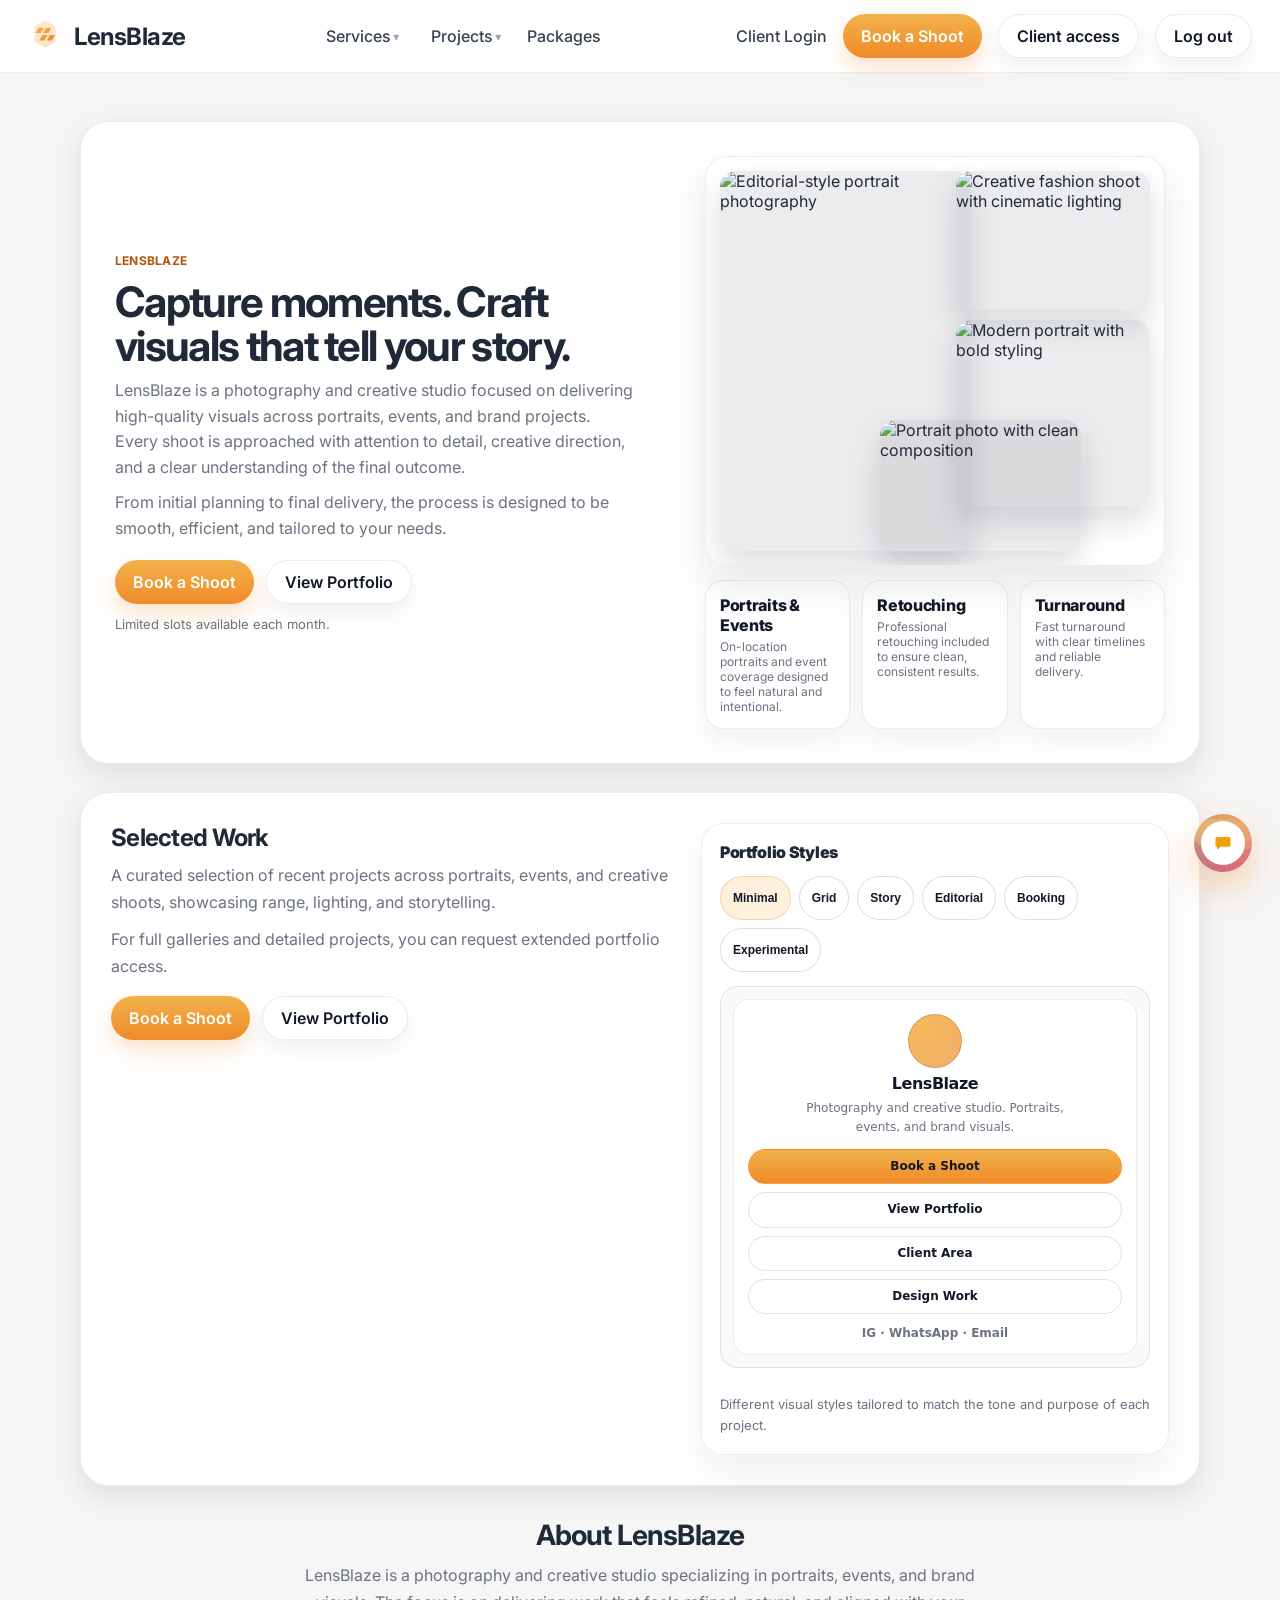
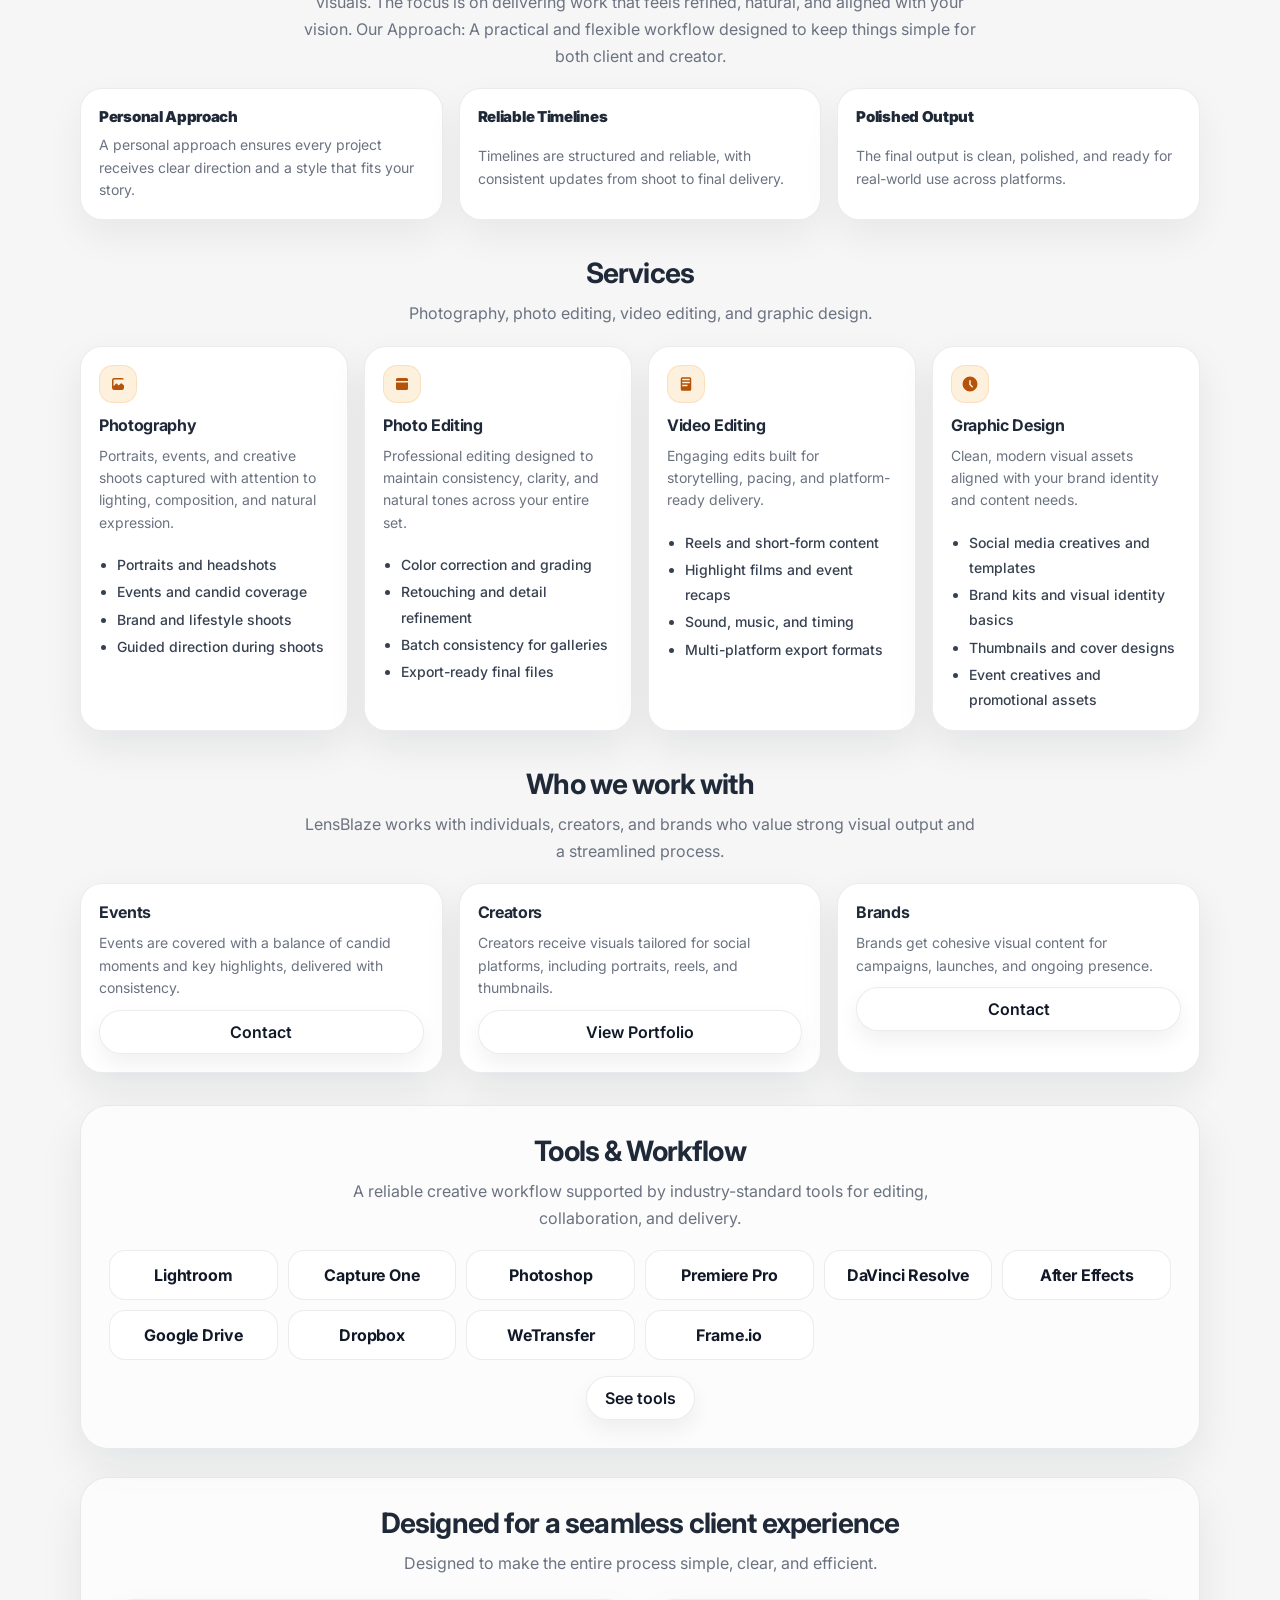
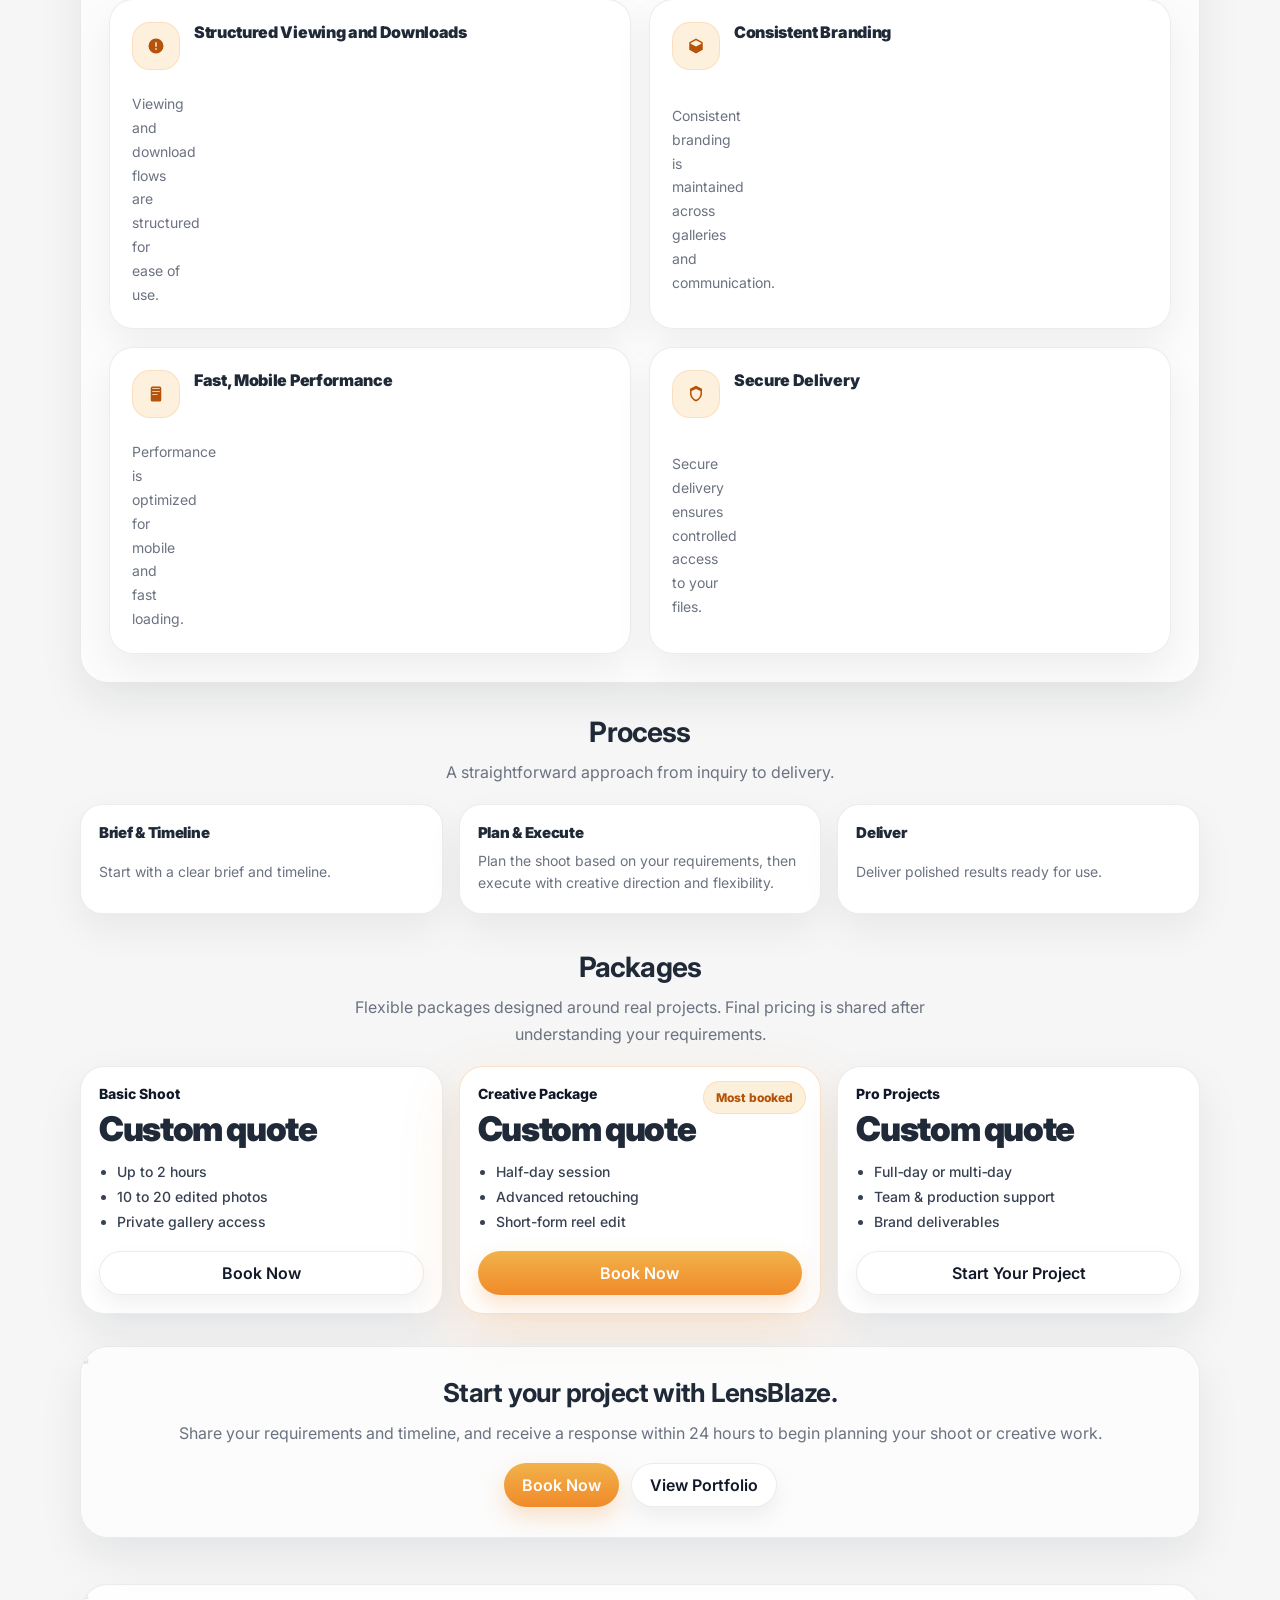
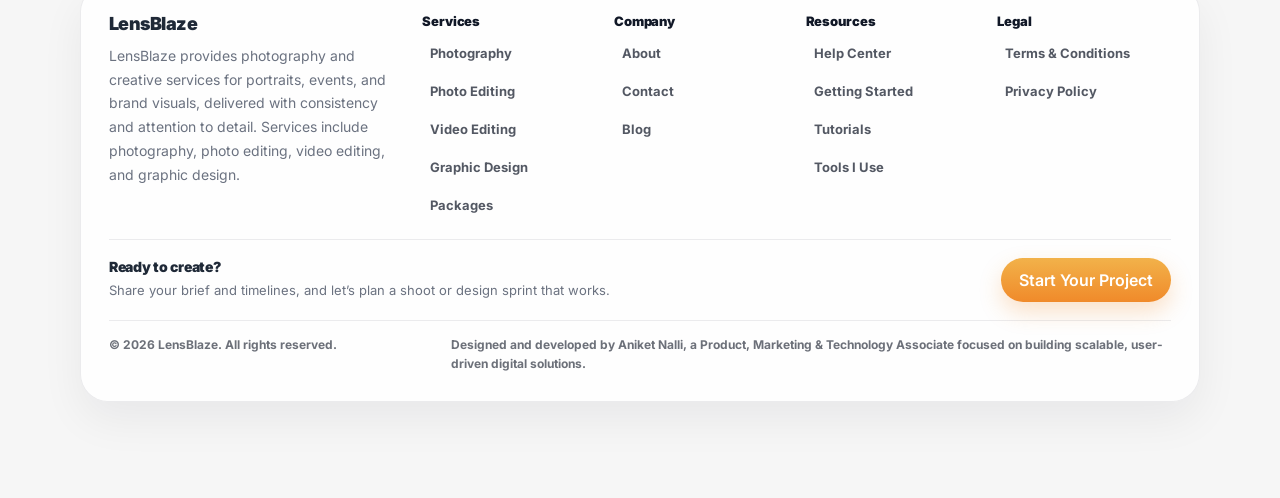
==== commit 0d65fa2d: "docs: update website copy and fix chatbot flow syntax - Improve hero section messaging, clarify serv" ====
--- a/index.html
+++ b/index.html
@@ -88,19 +88,18 @@
           <div class="hero__inner">
             <div class="hero__copy">
               <div class="hero__eyebrow">LensBlaze</div>
-              <h1 class="hero__title">Capture moments. Tell stories in light.</h1>
+              <h1 class="hero__title">Capture moments. Craft visuals that tell your story.</h1>
               <p class="hero__lead">
-                LensBlaze is a photography and creative studio offering shoots, editing, and design for clients who care about
-                premium visuals.
+                LensBlaze is a photography and creative studio focused on delivering high-quality visuals across portraits, events, and brand projects. Every shoot is approached with attention to detail, creative direction, and a clear understanding of the final outcome.
               </p>
               <p class="hero__lead hero__lead--secondary">
-                From planning to final delivery, every frame is crafted with detail, speed, and a personal creative touch.
+                From initial planning to final delivery, the process is designed to be smooth, efficient, and tailored to your needs.
               </p>
               <div class="hero__actions">
                 <a class="btn btn--primary" href="#signup" data-modal="signup">Book a Shoot</a>
-                <a class="btn btn--secondary" href="#demo" data-modal="demo">View Portfolio</a>
-              </div>
-              <div class="hero__fineprint">Limited slots each month.</div>
+                <a class="btn btn--secondary" href="#bio">View Portfolio</a>
+              </div>
+              <div class="hero__fineprint">Limited slots available each month.</div>
             </div>
 
             <div class="hero__visual">
@@ -144,16 +143,16 @@
               </div>
               <div class="hero__stats">
                 <div class="stat">
-                  <div class="stat__value">On‑location</div>
-                  <div class="stat__label">portraits & events</div>
+                  <div class="stat__value">Portraits & Events</div>
+                  <div class="stat__label">On-location portraits and event coverage designed to feel natural and intentional.</div>
                 </div>
                 <div class="stat">
-                  <div class="stat__value">Polished</div>
-                  <div class="stat__label">retouching included</div>
+                  <div class="stat__value">Retouching</div>
+                  <div class="stat__label">Professional retouching included to ensure clean, consistent results.</div>
                 </div>
                 <div class="stat">
-                  <div class="stat__value">Fast</div>
-                  <div class="stat__label">delivery turnaround</div>
+                  <div class="stat__value">Turnaround</div>
+                  <div class="stat__label">Fast turnaround with clear timelines and reliable delivery.</div>
                 </div>
               </div>
             </div>
@@ -425,7 +424,7 @@
                         <div class="tp__card-media" aria-hidden="true"></div>
                         <div class="tp__card-body">
                       <div class="tp__caption">Behind the scenes — a quick look at the shoot and the story.</div>
-                      <a class="tp__link" href="#">View set</a>
+                      <a class="tp__link" href="#bio">View set</a>
                         </div>
                       </div>
                     </div>
@@ -452,8 +451,8 @@
                       </div>
                       <div class="tp__sticky">
                         <div class="tp__links" aria-label="Booking CTAs">
-                          <a class="tp__link tp__link--primary" href="#">Book Now</a>
-                          <a class="tp__link" href="#">View Packages</a>
+                          <a class="tp__link tp__link--primary" href="#contact" data-modal="contact">Book Now</a>
+                          <a class="tp__link" href="#pricing">View Packages</a>
                         </div>
                       </div>
                     </div>
@@ -469,21 +468,21 @@
         <section id="bio" class="bio anchor" aria-label="Highlights">
           <div class="bio__grid">
             <div class="bio__copy">
-              <h2 class="bio__title">Highlights from recent shoots</h2>
+              <h2 class="bio__title">Selected Work</h2>
               <p class="bio__text">
-                A quick look at portraits, events, and creative projects—curated to show range, light, and storytelling.
+                A curated selection of recent projects across portraits, events, and creative shoots, showcasing range, lighting, and storytelling.
               </p>
               <p class="bio__text">
-                Want to see more? Ask for the extended portfolio and full project galleries.
+                For full galleries and detailed projects, you can request extended portfolio access.
               </p>
               <div class="bio__actions">
                 <a class="btn btn--primary" href="#contact" data-modal="contact" data-plan="Basic">Book a Shoot</a>
-                <a class="btn btn--secondary" href="#demo" data-modal="demo">View Portfolio</a>
+                <a class="btn btn--secondary" href="#bio">View Portfolio</a>
               </div>
             </div>
 
             <div class="bio__card bio__card--templates">
-              <div class="bio__card-title bio__card-title--flush">Portfolio snapshots</div>
+              <div class="bio__card-title bio__card-title--flush">Portfolio Styles</div>
               <div class="template-tabs" role="tablist" aria-label="Bio templates">
                 <button class="template-tab is-active" type="button" data-template-tab="minimal">Minimal</button>
                 <button class="template-tab" type="button" data-template-tab="grid">Grid</button>
@@ -503,10 +502,10 @@
 
                   <div class="tp__module tp__module--links">
                     <div class="tp__links" aria-label="Primary links">
-                      <a class="tp__link tp__link--primary" href="#">Book a Shoot</a>
-                      <a class="tp__link" href="#">View Portfolio</a>
-                      <a class="tp__link" href="#">Client Area</a>
-                      <a class="tp__link" href="#">Design Work</a>
+                      <a class="tp__link tp__link--primary" href="#contact" data-modal="contact">Book a Shoot</a>
+                      <a class="tp__link" href="#bio">View Portfolio</a>
+                      <a class="tp__link" href="#workspace" data-auth-required="true" data-modal="auth">Client Area</a>
+                      <a class="tp__link" href="#features">Design Work</a>
                     </div>
                   </div>
 
@@ -529,14 +528,14 @@
                         <div class="tp__card-media" aria-hidden="true"></div>
                         <div class="tp__card-body">
                           <div class="tp__caption">New: monsoon portraits in Old Goa. Limited slots this month.</div>
-                          <a class="tp__link" href="#">See the set</a>
+                          <a class="tp__link" href="#bio">See the set</a>
                         </div>
                       </div>
                       <div class="tp__card">
                         <div class="tp__card-media" aria-hidden="true"></div>
                         <div class="tp__card-body">
                           <div class="tp__caption">Behind the scenes from a coastal wedding—favorites + highlights.</div>
-                          <a class="tp__link" href="#">View highlights</a>
+                          <a class="tp__link" href="#bio">View highlights</a>
                         </div>
                       </div>
                     </div>
@@ -563,8 +562,8 @@
                       </div>
                       <div class="tp__sticky">
                         <div class="tp__links" aria-label="Booking CTAs">
-                          <a class="tp__link tp__link--primary" href="#">Book Now</a>
-                          <a class="tp__link" href="#">View Packages</a>
+                          <a class="tp__link tp__link--primary" href="#contact" data-modal="contact">Book Now</a>
+                          <a class="tp__link" href="#pricing">View Packages</a>
                         </div>
                       </div>
                     </div>
@@ -574,38 +573,38 @@
                 </div>
               </div>
 
-              <div class="bio__note">A few preview layouts to showcase different vibes.</div>
+              <div class="bio__note">Different visual styles tailored to match the tone and purpose of each project.</div>
             </div>
           </div>
         </section>
 
-        <section class="section anchor" aria-label="Built for real shoots">
+        <section class="section anchor" aria-label="About LensBlaze">
           <header class="section__header">
-            <h2 class="section__title">Built for real shoots</h2>
+            <h2 class="section__title">About LensBlaze</h2>
             <p class="section__subtitle">
-              A practical, flexible workflow that keeps things simple for both client and creator.
+              LensBlaze is a photography and creative studio specializing in portraits, events, and brand visuals. The focus is on delivering work that feels refined, natural, and aligned with your vision. Our Approach: A practical and flexible workflow designed to keep things simple for both client and creator.
             </p>
           </header>
           <div class="value-grid">
             <div class="value">
-              <div class="value__title">Personal approach</div>
-              <div class="value__text">You get direction, clarity, and a style that fits your story.</div>
+              <div class="value__title">Personal Approach</div>
+              <div class="value__text">A personal approach ensures every project receives clear direction and a style that fits your story.</div>
             </div>
             <div class="value">
-              <div class="value__title">On-time delivery</div>
-              <div class="value__text">Clear timelines and consistent updates from shoot to final export.</div>
+              <div class="value__title">Reliable Timelines</div>
+              <div class="value__text">Timelines are structured and reliable, with consistent updates from shoot to final delivery.</div>
             </div>
             <div class="value">
-              <div class="value__title">Quality you can feel</div>
-              <div class="value__text">Clean color, natural edits, and files prepared for your use case.</div>
+              <div class="value__title">Polished Output</div>
+              <div class="value__text">The final output is clean, polished, and ready for real-world use across platforms.</div>
             </div>
           </div>
         </section>
 
         <section id="features" class="section anchor" aria-label="Capabilities">
           <header class="section__header">
-            <h2 class="section__title">Services built around real shoots and real deadlines.</h2>
-            <p class="section__subtitle">Photography, editing, and design—handled end-to-end with a clean, professional delivery.</p>
+            <h2 class="section__title">Services</h2>
+            <p class="section__subtitle">Photography, photo editing, video editing, and graphic design.</p>
           </header>
 
           <div class="feature-grid">
@@ -620,13 +619,13 @@
               </div>
               <h3 class="feature__title">Photography</h3>
               <p class="feature__text">
-                Portraits, events, and creative shoots that feel natural, intentional, and beautifully lit.
+                Portraits, events, and creative shoots captured with attention to lighting, composition, and natural expression.
               </p>
               <ul class="bullets bullets--compact">
-                <li>Portraits & headshots</li>
-                <li>Events & candid coverage</li>
+                <li>Portraits and headshots</li>
+                <li>Events and candid coverage</li>
                 <li>Brand and lifestyle shoots</li>
-                <li>Direction that keeps it real</li>
+                <li>Guided direction during shoots</li>
               </ul>
             </article>
 
@@ -640,12 +639,12 @@
                 </svg>
               </div>
               <h3 class="feature__title">Photo Editing</h3>
-              <p class="feature__text">Clean color, natural skin, and a consistent look across your full set.</p>
+              <p class="feature__text">Professional editing designed to maintain consistency, clarity, and natural tones across your entire set.</p>
               <ul class="bullets bullets--compact">
-                <li>Color correction & grading</li>
-                <li>Retouching and detail cleanup</li>
-                <li>Batch consistency across galleries</li>
-                <li>Delivery-ready exports</li>
+                <li>Color correction and grading</li>
+                <li>Retouching and detail refinement</li>
+                <li>Batch consistency for galleries</li>
+                <li>Export-ready final files</li>
               </ul>
             </article>
 
@@ -659,12 +658,12 @@
                 </svg>
               </div>
               <h3 class="feature__title">Video Editing</h3>
-              <p class="feature__text">Reels, highlights, and event edits built for pace, emotion, and clarity.</p>
+              <p class="feature__text">Engaging edits built for storytelling, pacing, and platform-ready delivery.</p>
               <ul class="bullets bullets--compact">
-                <li>Reels & short-form edits</li>
-                <li>Highlight films and recaps</li>
-                <li>Music, sound, and pacing</li>
-                <li>Exports for every platform</li>
+                <li>Reels and short-form content</li>
+                <li>Highlight films and event recaps</li>
+                <li>Sound, music, and timing</li>
+                <li>Multi-platform export formats</li>
               </ul>
             </article>
 
@@ -678,12 +677,12 @@
                 </svg>
               </div>
               <h3 class="feature__title">Graphic Design</h3>
-              <p class="feature__text">Visual assets that match your brand—clean, modern, and easy to use.</p>
+              <p class="feature__text">Clean, modern visual assets aligned with your brand identity and content needs.</p>
               <ul class="bullets bullets--compact">
-                <li>Social posts and story templates</li>
-                <li>Brand kits and basic identity</li>
+                <li>Social media creatives and templates</li>
+                <li>Brand kits and visual identity basics</li>
                 <li>Thumbnails and cover designs</li>
-                <li>Event creatives and invites</li>
+                <li>Event creatives and promotional assets</li>
               </ul>
             </article>
           </div>
@@ -692,33 +691,33 @@
         <section class="section anchor" aria-label="Solutions">
           <header class="section__header">
             <h2 class="section__title">Who we work with</h2>
-            <p class="section__subtitle">From individuals and events to brands—tailored shoots and deliverables.</p>
+            <p class="section__subtitle">LensBlaze works with individuals, creators, and brands who value strong visual output and a streamlined process.</p>
           </header>
 
           <div class="solution-grid">
             <article id="solutions-teams" class="solution anchor">
               <h3 class="solution__title">Events</h3>
-              <p class="solution__text">Coverage that balances candid moments with key highlights—delivered on time.</p>
+              <p class="solution__text">Events are covered with a balance of candid moments and key highlights, delivered with consistency.</p>
               <a class="btn btn--secondary" href="#contact" data-modal="contact">Contact</a>
             </article>
             <article id="solutions-coaches" class="solution anchor">
               <h3 class="solution__title">Creators</h3>
-              <p class="solution__text">Portraits, reels, and thumbnails that feel on‑brand and platform‑ready.</p>
-              <a class="btn btn--secondary" href="#demo" data-modal="demo">View Portfolio</a>
+              <p class="solution__text">Creators receive visuals tailored for social platforms, including portraits, reels, and thumbnails.</p>
+              <a class="btn btn--secondary" href="#bio">View Portfolio</a>
             </article>
             <article id="solutions-enterprise" class="solution anchor">
               <h3 class="solution__title">Brands</h3>
-              <p class="solution__text">Consistent visuals for campaigns, launches, and social—designed to scale.</p>
+              <p class="solution__text">Brands get cohesive visual content for campaigns, launches, and ongoing presence.</p>
               <a class="btn btn--secondary" href="#contact" data-modal="contact">Contact</a>
             </article>
           </div>
         </section>
 
-        <section id="integrations" class="section section--contrast anchor" aria-label="Integrations">
+        <section id="integrations" class="section section--contrast anchor" aria-label="Tools & Workflow">
           <header class="section__header">
-            <h2 class="section__title">Tools we use</h2>
+            <h2 class="section__title">Tools & Workflow</h2>
             <p class="section__subtitle">
-              Editing, storage, and delivery that supports a fast, reliable creative workflow.
+              A reliable creative workflow supported by industry-standard tools for editing, collaboration, and delivery.
             </p>
           </header>
 
@@ -745,7 +744,7 @@
           <header class="section__header">
             <h2 class="section__title">Designed for a seamless client experience</h2>
             <p class="section__subtitle">
-              Consistent touchpoints—so clients can view, select, and receive their visuals without friction.
+              Designed to make the entire process simple, clear, and efficient.
             </p>
           </header>
 
@@ -756,8 +755,8 @@
                   <path fill="currentColor" d="M12 2a10 10 0 1 0 10 10A10 10 0 0 0 12 2zm1 5v6h-2V7h2zm0 8v2h-2v-2h2z" />
                 </svg>
               </div>
-              <div class="experience__title">Clear viewing & download flow</div>
-              <div class="experience__text">Move from gallery to selections with fewer clicks and no confusion.</div>
+              <div class="experience__title">Structured Viewing and Downloads</div>
+              <div class="experience__text">Viewing and download flows are structured for ease of use.</div>
             </div>
             <div class="experience">
               <div class="experience__icon" aria-hidden="true">
@@ -768,8 +767,8 @@
                   />
                 </svg>
               </div>
-              <div class="experience__title">Consistent branding everywhere</div>
-              <div class="experience__text">A cohesive look across link page, galleries, and emails.</div>
+              <div class="experience__title">Consistent Branding</div>
+              <div class="experience__text">Consistent branding is maintained across galleries and communication.</div>
             </div>
             <div class="experience">
               <div class="experience__icon" aria-hidden="true">
@@ -777,8 +776,8 @@
                   <path fill="currentColor" d="M7 2h10a2 2 0 0 1 2 2v16a2 2 0 0 1-2 2H7a2 2 0 0 1-2-2V4a2 2 0 0 1 2-2zm0 3h10V4H7v1zm0 4h10V8H7v1zm0 4h7v-1H7v1z" />
                 </svg>
               </div>
-              <div class="experience__title">Fast, mobile-first performance</div>
-              <div class="experience__text">Optimized pages and galleries that load quickly on any device.</div>
+              <div class="experience__title">Fast, Mobile Performance</div>
+              <div class="experience__text">Performance is optimized for mobile and fast loading.</div>
             </div>
             <div class="experience">
               <div class="experience__icon" aria-hidden="true">
@@ -789,31 +788,29 @@
                   />
                 </svg>
               </div>
-              <div class="experience__title">Secure delivery & private access</div>
-              <div class="experience__text">Controlled access and protected downloads for peace of mind.</div>
+              <div class="experience__title">Secure Delivery</div>
+              <div class="experience__text">Secure delivery ensures controlled access to your files.</div>
             </div>
           </div>
         </section>
 
-        <section class="section anchor" aria-label="Scale as you grow">
+        <section class="section anchor" aria-label="Process">
           <header class="section__header">
-            <h2 class="section__title">A practical process from inquiry to delivery</h2>
-            <p class="section__subtitle">
-              Simple steps that keep things moving: inquire → plan → shoot → edit → deliver.
-            </p>
+            <h2 class="section__title">Process</h2>
+            <p class="section__subtitle">A straightforward approach from inquiry to delivery.</p>
           </header>
           <div class="value-grid">
             <div class="value">
-              <div class="value__title">Start quickly</div>
-              <div class="value__text">Clear communication, realistic timelines, and no jargon.</div>
+              <div class="value__title">Brief & Timeline</div>
+              <div class="value__text">Start with a clear brief and timeline.</div>
             </div>
             <div class="value">
-              <div class="value__title">Stay flexible</div>
-              <div class="value__text">Adjustments and add‑ons as your project grows.</div>
+              <div class="value__title">Plan & Execute</div>
+              <div class="value__text">Plan the shoot based on your requirements, then execute with creative direction and flexibility.</div>
             </div>
             <div class="value">
-              <div class="value__title">Keep it cohesive</div>
-              <div class="value__text">One creative partner from shoot to final delivery.</div>
+              <div class="value__title">Deliver</div>
+              <div class="value__text">Deliver polished results ready for use.</div>
             </div>
           </div>
         </section>
@@ -821,7 +818,9 @@
         <section id="pricing" class="section anchor" aria-label="Packages">
           <header class="section__header">
             <h2 class="section__title">Packages</h2>
-            <p class="section__subtitle">Choose what fits your project. Final pricing shared after a quick brief.</p>
+            <p class="section__subtitle">
+              Flexible packages designed around real projects. Final pricing is shared after understanding your requirements.
+            </p>
           </header>
 
           <div class="pricing">
@@ -832,8 +831,8 @@
               </div>
               <ul class="plan__list">
                 <li>Up to 2 hours</li>
-                <li>10–20 edited photos</li>
-                <li>Private gallery</li>
+                <li>10 to 20 edited photos</li>
+                <li>Private gallery access</li>
               </ul>
               <a class="btn btn--secondary plan__btn" href="#contact" data-modal="contact" data-plan="Basic Shoot">Book Now</a>
             </article>
@@ -845,9 +844,9 @@
                 <div class="plan__price">Custom quote</div>
               </div>
               <ul class="plan__list">
-                <li>Half‑day shoot</li>
+                <li>Half-day session</li>
                 <li>Advanced retouching</li>
-                <li>Short reel edit</li>
+                <li>Short-form reel edit</li>
               </ul>
               <a class="btn btn--primary plan__btn" href="#contact" data-modal="contact" data-plan="Creative Package">Book Now</a>
             </article>
@@ -867,11 +866,13 @@
           </div>
         </section>
 
-        <section class="cta" aria-label="Call to action">
+        <section class="cta" aria-label="Final call to action">
           <img class="cta__bg" src="https://ik.imagekit.io/ikmedia/docs_images/examples/example_fashion_2.jpg" alt="" loading="lazy" decoding="async" />
           <div class="cta__inner">
-            <h2 class="cta__title">Start your project with LensBlaze</h2>
-            <p class="cta__text">Tell me about your shoot or design brief. I’ll reply within 24 hours.</p>
+            <h2 class="cta__title">Start your project with LensBlaze.</h2>
+            <p class="cta__text">
+              Share your requirements and timeline, and receive a response within 24 hours to begin planning your shoot or creative work.
+            </p>
             <div class="cta__actions">
               <a class="btn btn--primary" href="#contact" data-modal="contact">Book Now</a>
               <a class="btn btn--secondary" href="#bio">View Portfolio</a>
@@ -885,7 +886,7 @@
             <div class="footer__brand">
               <div class="footer__name">LensBlaze</div>
               <p class="footer__text">
-                Photography and creative services for portraits, events, and brand visuals—delivered with care and on time.
+                LensBlaze provides photography and creative services for portraits, events, and brand visuals, delivered with consistency and attention to detail. Services include photography, photo editing, video editing, and graphic design.
               </p>
             </div>
 
